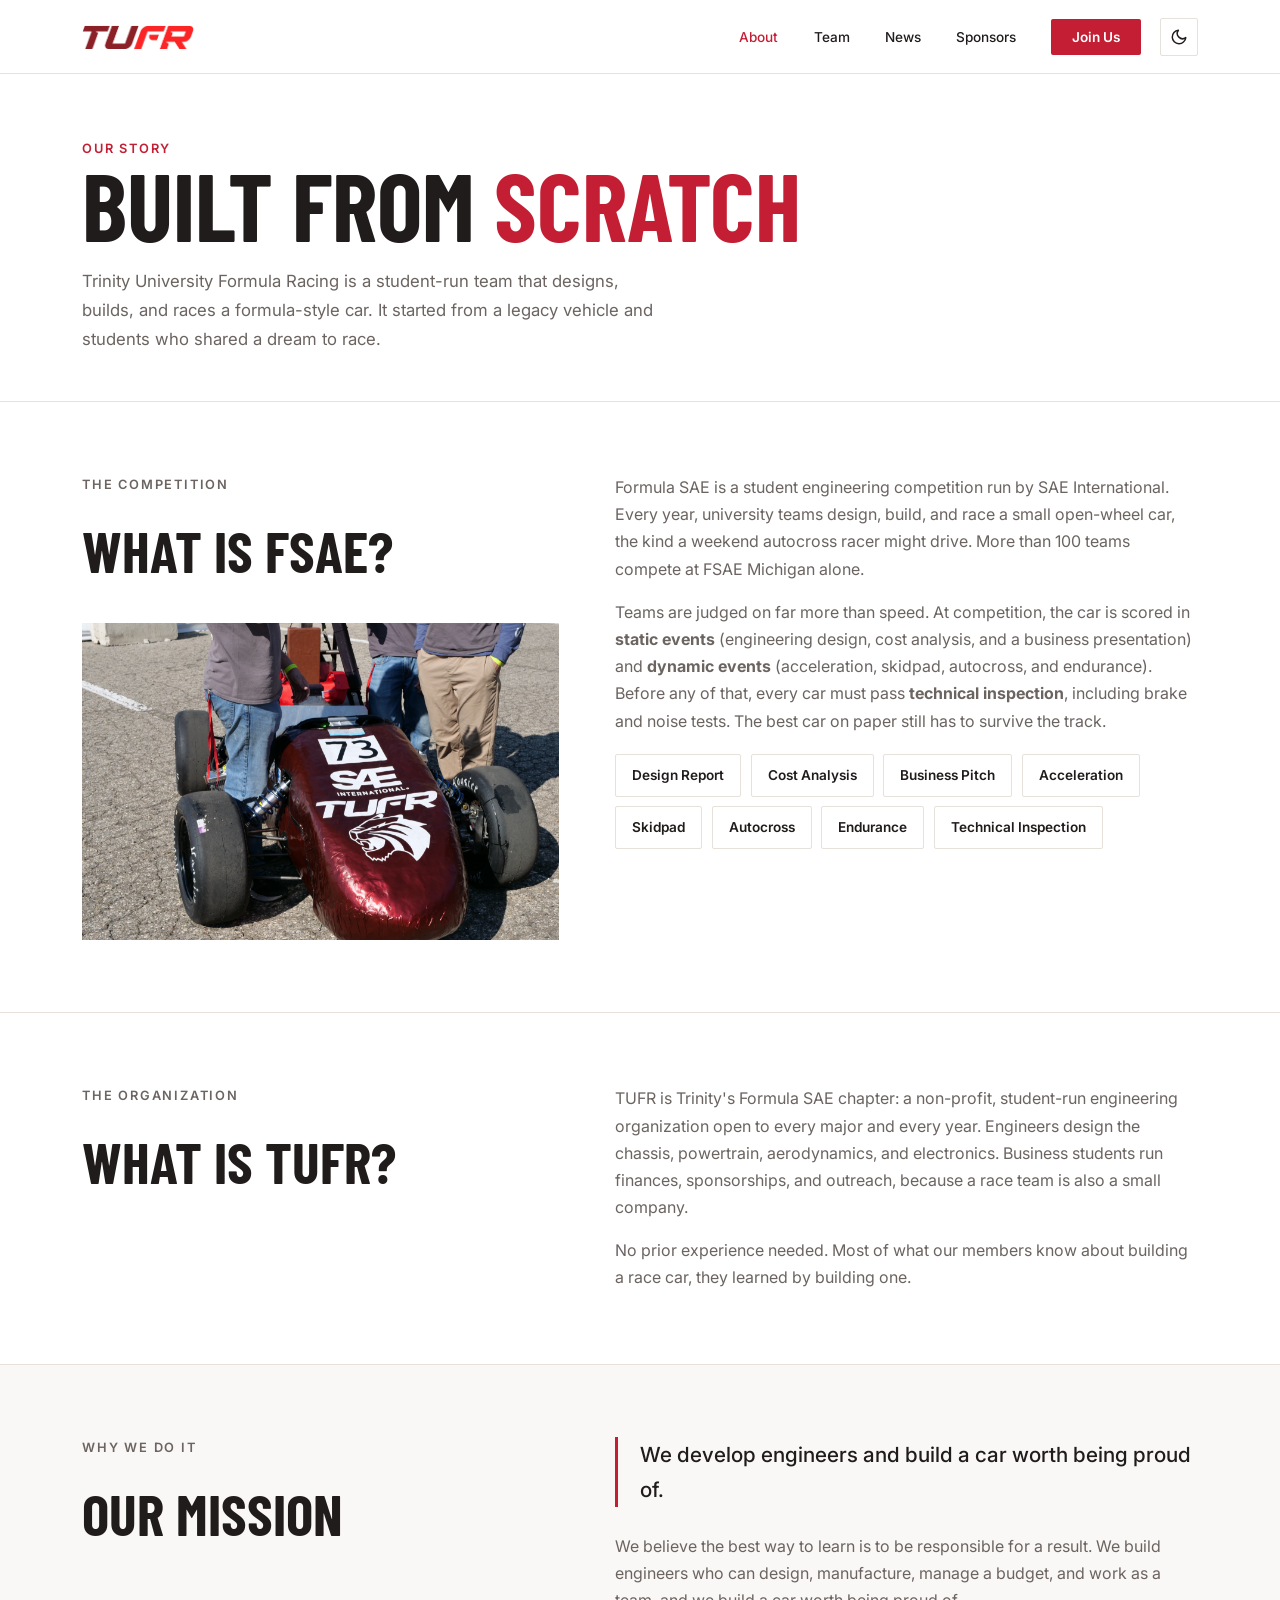
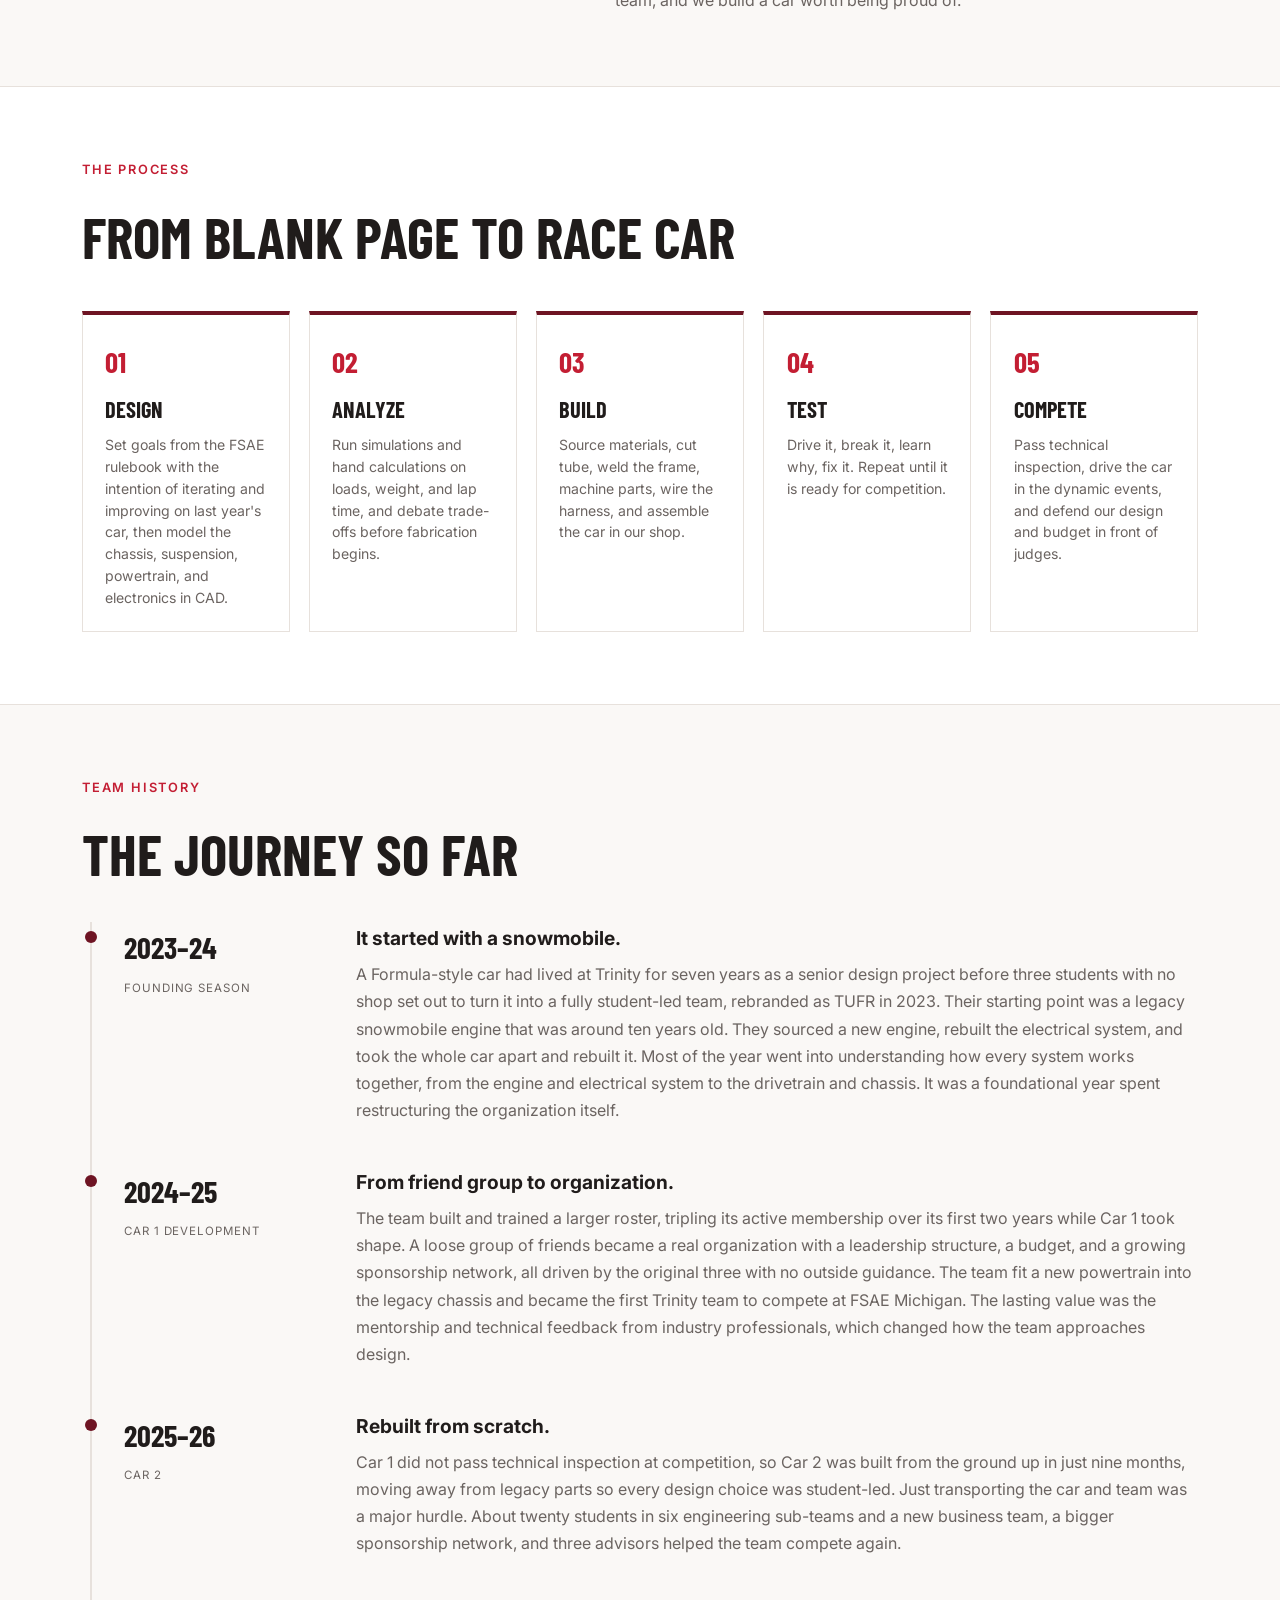
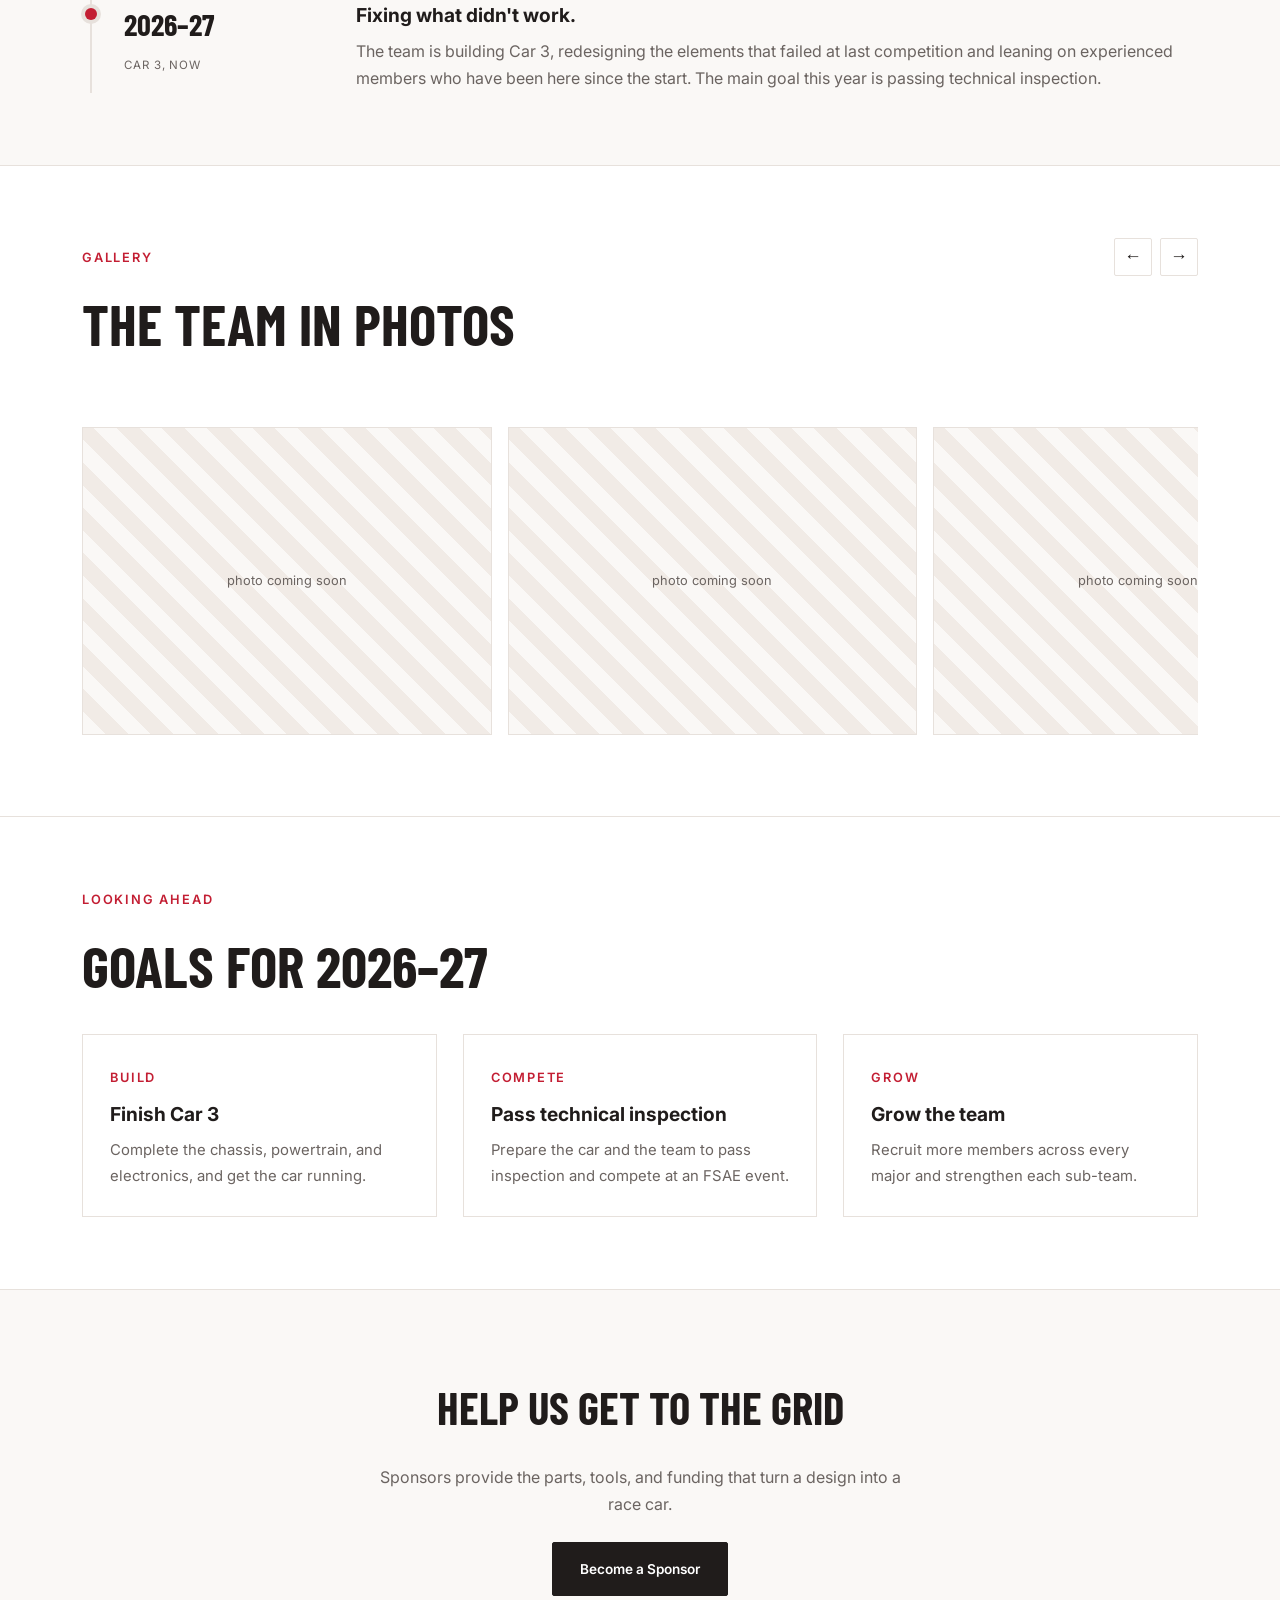
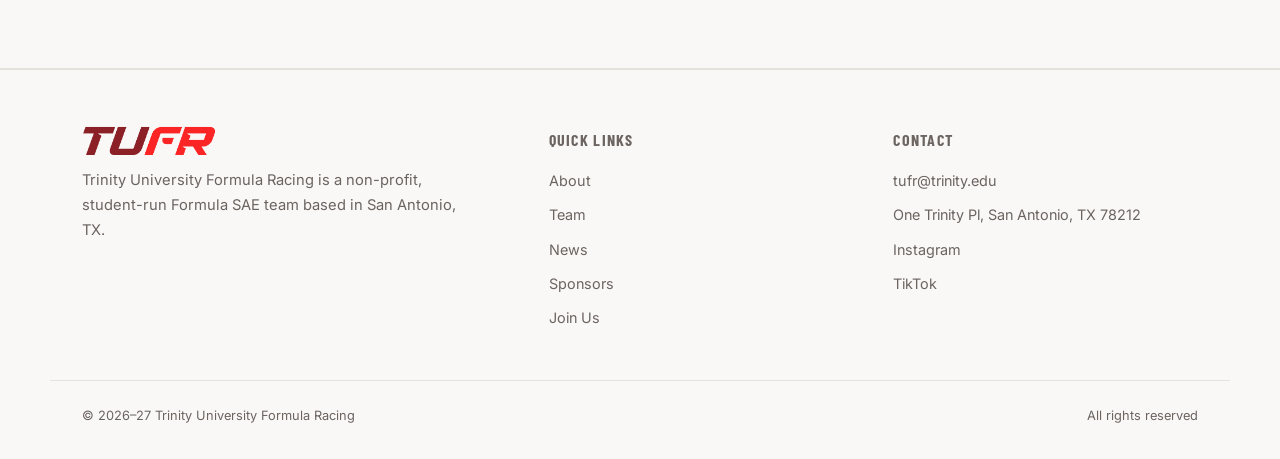
==== about.html @ f0927ae0 "About: scrollable team photo gallery Replaces the empty Team History photo box. Placeholders show un" ====
<!DOCTYPE html>
<html lang="en">
<head>
<meta charset="UTF-8"><meta name="viewport" content="width=device-width, initial-scale=1.0">
<title>About | TUFR</title>
<meta name="description" content="Learn about Trinity University Formula Racing, Formula SAE, and how we go from a blank page to a race car.">
<link rel="preconnect" href="https://fonts.googleapis.com">
<link href="https://fonts.googleapis.com/css2?family=Barlow+Condensed:wght@500;600;700&family=Inter:wght@400;500;600;700&display=swap" rel="stylesheet">
<link rel="icon" type="image/png" href="photos/favicon.png">
<meta property="og:type" content="website">
<meta property="og:title" content="About | TUFR">
<meta property="og:description" content="Learn about Trinity University Formula Racing, Formula SAE, and how we go from a blank page to a race car.">
<meta property="og:url" content="https://tufrwebsite.vercel.app/about.html">
<meta property="og:image" content="https://tufrwebsite.vercel.app/photos/og-image.png">
<meta name="twitter:card" content="summary_large_image">
<link rel="stylesheet" href="style.css">
<script src="theme.js"></script>
</head>
<body>
<nav>
  <div class="nav-inner">
    <a class="logo" href="index.html"><img src="photos/tufr-logo-mark.png" alt="TUFR logo"></a>
    <ul id="nav-menu">
      <li><a href="about.html" aria-current="page">About</a></li>
      <li><a href="team.html">Team</a></li>
      <li><a href="news.html">News</a></li>
      <li><a href="sponsors.html">Sponsors</a></li>
      <li><a class="nav-cta" data-apply href="#">Join Us</a></li>
    </ul>
    <button class="nav-toggle" type="button" aria-label="Open menu" aria-expanded="false" aria-controls="nav-menu"><svg viewBox="0 0 24 24" width="20" height="20" fill="none" stroke="currentColor" stroke-width="2" stroke-linecap="round"><path d="M3 6h18M3 12h18M3 18h18"/></svg></button>
  </div>
</nav>

<header class="page-head">
  <div class="container">
    <p class="eyebrow">Our story</p>
    <h1>Built From <span class="accent">Scratch</span></h1>
    <p class="lede">Trinity University Formula Racing is a student-run team that designs, builds, and races a formula-style car. It started from a legacy vehicle and students who shared a dream to race.</p>
  </div>
</header>

<section class="bordered">
  <div class="container about-grid">
    <div><p class="eyebrow">The competition</p><h2>What Is FSAE?</h2>
      <img src="photos/what-is-fsae.jpg" alt="TUFR at an FSAE event" style="width:100%;margin-top:1.4rem;object-fit:cover"></div>
    <div>
      <p>Formula SAE is a student engineering competition run by SAE International. Every year, university teams design, build, and race a small open-wheel car, the kind a weekend autocross racer might drive. More than 100 teams compete at FSAE Michigan alone.</p>
      <p style="margin-top:1rem">Teams are judged on far more than speed. At competition, the car is scored in <b>static events</b> (engineering design, cost analysis, and a business presentation) and <b>dynamic events</b> (acceleration, skidpad, autocross, and endurance). Before any of that, every car must pass <b>technical inspection</b>, including brake and noise tests. The best car on paper still has to survive the track.</p>
      <div class="chip-row">
        <span class="chip"><b>Design</b> Report</span><span class="chip"><b>Cost</b> Analysis</span><span class="chip"><b>Business</b> Pitch</span>
        <span class="chip"><b>Acceleration</b></span><span class="chip"><b>Skidpad</b></span><span class="chip"><b>Autocross</b></span><span class="chip"><b>Endurance</b></span>
        <span class="chip"><b>Technical Inspection</b></span>
      </div>
    </div>
  </div>
</section>

<section class="bordered">
  <div class="container about-grid">
    <div><p class="eyebrow">The organization</p><h2>What Is TUFR?</h2></div>
    <div>
      <p>TUFR is Trinity's Formula SAE chapter: a non-profit, student-run engineering organization open to every major and every year. Engineers design the chassis, powertrain, aerodynamics, and electronics. Business students run finances, sponsorships, and outreach, because a race team is also a small company.</p>
      <p style="margin-top:1rem">No prior experience needed. Most of what our members know about building a race car, they learned by building one.</p>
    </div>
  </div>
</section>

<section class="bordered subteams">
  <div class="container about-grid">
    <div><p class="eyebrow">Why we do it</p><h2>Our Mission</h2></div>
    <div>
      <blockquote>We develop engineers and build a car worth being proud of.</blockquote>
      <p>We believe the best way to learn is to be responsible for a result. We build engineers who can design, manufacture, manage a budget, and work as a team, and we build a car worth being proud of.</p>
    </div>
  </div>
</section>

<section class="bordered">
  <div class="container">
    <p class="eyebrow">The process</p>
    <h2>From Blank Page to Race Car</h2>
    <div class="steps">
      <div class="step"><span>01</span><h3>Design</h3><p>Set goals from the FSAE rulebook with the intention of iterating and improving on last year's car, then model the chassis, suspension, powertrain, and electronics in CAD.</p></div>
      <div class="step"><span>02</span><h3>Analyze</h3><p>Run simulations and hand calculations on loads, weight, and lap time, and debate trade-offs before fabrication begins.</p></div>
      <div class="step"><span>03</span><h3>Build</h3><p>Source materials, cut tube, weld the frame, machine parts, wire the harness, and assemble the car in our shop.</p></div>
      <div class="step"><span>04</span><h3>Test</h3><p>Drive it, break it, learn why, fix it. Repeat until it is ready for competition.</p></div>
      <div class="step"><span>05</span><h3>Compete</h3><p>Pass technical inspection, drive the car in the dynamic events, and defend our design and budget in front of judges.</p></div>
    </div>
  </div>
</section>

<section class="bordered subteams">
  <div class="container">
    <p class="eyebrow">Team history</p>
    <h2>The Journey So Far</h2>
    <div class="timeline">
      <div class="tl-item">
        <div class="tl-year">2023–24<small>Founding season</small></div>
        <div class="tl-body">
          <h3>It started with a snowmobile.</h3>
          <p>A Formula-style car had lived at Trinity for seven years as a senior design project before three students with no shop set out to turn it into a fully student-led team, rebranded as TUFR in 2023. Their starting point was a legacy snowmobile engine that was around ten years old. They sourced a new engine, rebuilt the electrical system, and took the whole car apart and rebuilt it. Most of the year went into understanding how every system works together, from the engine and electrical system to the drivetrain and chassis. It was a foundational year spent restructuring the organization itself.</p>
        </div>
      </div>
      <div class="tl-item">
        <div class="tl-year">2024–25<small>Car 1 development</small></div>
        <div class="tl-body">
          <h3>From friend group to organization.</h3>
          <p>The team built and trained a larger roster, tripling its active membership over its first two years while Car 1 took shape. A loose group of friends became a real organization with a leadership structure, a budget, and a growing sponsorship network, all driven by the original three with no outside guidance. The team fit a new powertrain into the legacy chassis and became the first Trinity team to compete at FSAE Michigan. The lasting value was the mentorship and technical feedback from industry professionals, which changed how the team approaches design.</p>
        </div>
      </div>
      <div class="tl-item">
        <div class="tl-year">2025–26<small>Car 2</small></div>
        <div class="tl-body">
          <h3>Rebuilt from scratch.</h3>
          <p>Car 1 did not pass technical inspection at competition, so Car 2 was built from the ground up in just nine months, moving away from legacy parts so every design choice was student-led. Just transporting the car and team was a major hurdle. About twenty students in six engineering sub-teams and a new business team, a bigger sponsorship network, and three advisors helped the team compete again.</p>
        </div>
      </div>
      <div class="tl-item now">
        <div class="tl-year">2026–27<small>Car 3, now</small></div>
        <div class="tl-body">
          <h3>Fixing what didn't work.</h3>
          <p>The team is building Car 3, redesigning the elements that failed at last competition and leaning on experienced members who have been here since the start. The main goal this year is passing technical inspection.</p>
        </div>
      </div>
    </div>
  </div>
</section>

<section class="bordered">
  <div class="container">
    <div class="head-row">
      <div><p class="eyebrow">Gallery</p><h2>The Team in Photos</h2></div>
      <div class="gallery-nav"><button type="button" class="gallery-btn" data-dir="-1" aria-label="Previous photos">&larr;</button><button type="button" class="gallery-btn" data-dir="1" aria-label="Next photos">&rarr;</button></div>
    </div>
    <div class="gallery" id="gallery" tabindex="0" aria-label="Team photo gallery"></div>
  </div>
</section>

<section class="bordered">
  <div class="container">
    <p class="eyebrow">Looking ahead</p>
    <h2>Goals for <span data-season></span></h2>
    <div class="grid2" style="grid-template-columns:repeat(3,1fr)" id="goals-grid">
      <div class="card"><span class="eyebrow">Build</span><h3>Finish Car 3</h3><p>Complete the chassis, powertrain, and electronics, and get the car running.</p></div>
      <div class="card"><span class="eyebrow">Compete</span><h3>Pass technical inspection</h3><p>Prepare the car and the team to pass inspection and compete at an FSAE event.</p></div>
      <div class="card"><span class="eyebrow">Grow</span><h3>Grow the team</h3><p>Recruit more members across every major and strengthen each sub-team.</p></div>
    </div>
  </div>
</section>

<section class="subteams bordered" style="text-align:center">
  <div class="container">
    <h2 style="font-size:clamp(2rem,4.5vw,2.8rem)">Help Us Get to the Grid</h2>
    <p class="muted" style="max-width:34rem;margin:0 auto 1.5rem">Sponsors provide the parts, tools, and funding that turn a design into a race car.</p>
    <div class="cta-row" style="justify-content:center">
      <a class="btn solid" href="sponsors.html">Become a Sponsor</a>
    </div>
  </div>
</section>

<footer>
  <div class="container footer-grid">
    <div>
      <div class="footer-logo"><img src="photos/tufr-logo-mark.png" alt="TUFR"></div>
      <p style="color:var(--grey);max-width:24rem;font-size:.92rem">Trinity University Formula Racing is a non-profit, student-run Formula SAE team based in San Antonio, TX.</p>
    </div>
    <div><h4>Quick Links</h4><ul>
      <li><a href="about.html">About</a></li><li><a href="team.html">Team</a></li><li><a href="news.html">News</a></li>
      <li><a href="sponsors.html">Sponsors</a></li><li><a data-apply href="#">Join Us</a></li>
    </ul></div>
    <div><h4>Contact</h4><ul>
      <li><a data-email href="#" data-email-text>tufr@trinity.edu</a></li>
      <li data-address>One Trinity Pl, San Antonio, TX 78212</li>
      <li><a data-ig href="#">Instagram</a></li>
      <li><a data-tiktok href="#">TikTok</a></li>
    </ul></div>
  </div>
  <div class="container footer-bottom"><span>© <span data-season>2026</span> Trinity University Formula Racing</span><span>All rights reserved</span></div>
</footer>

<script src="data.js"></script>
<script>renderGallery("gallery")</script>
<style>@media(max-width:900px){#goals-grid{grid-template-columns:1fr!important}}</style>
</body>
</html>
---- style.css ----
:root{
  --maroon:#6E1423; --red:#C31E33; --ink:#201C1B; --grey:#6B6461;
  --white:#FFFFFF; --offwhite:#FAF8F6; --line:#E7E1DC; --stripe:#F1EBE6;
  --red-bg:#C31E33;
}
:root[data-theme="dark"]{
  --maroon:#8A1B2E; --red:#FF6F82; --red-bg:#C8283F; --ink:#F3EEEA; --grey:#C4BBB6;
  --white:#141110; --offwhite:#1C1817; --line:#332D2B; --stripe:#242020;
  color-scheme:dark;
}
*{margin:0;padding:0;box-sizing:border-box}
body{background:var(--white);color:var(--ink);font-family:'Inter',sans-serif;line-height:1.7;font-size:16px}
a{color:inherit;text-decoration:none}
img{max-width:100%;display:block}
.eyebrow{font-size:.8rem;font-weight:600;letter-spacing:.14em;text-transform:uppercase;color:var(--red)}
.container{max-width:1180px;margin:0 auto;padding:0 2rem}
.red{color:var(--red)}

/* nav */
nav{position:sticky;top:0;z-index:50;background:var(--white);border-bottom:1px solid var(--line)}
.nav-inner{max-width:1180px;margin:0 auto;padding:1.1rem 2rem;display:flex;justify-content:space-between;align-items:center}
.logo{order:1;display:flex;align-items:center}
.logo img{height:1.5rem;width:auto;display:block}
nav ul{order:2;margin-left:auto;display:flex;gap:2.2rem;list-style:none;align-items:center}
nav ul a{font-size:.85rem;font-weight:500;color:var(--ink)}
nav ul a:hover,nav ul a[aria-current]{color:var(--red)}
.nav-cta{background:var(--red-bg);color:#fff!important;padding:.6rem 1.3rem;border-radius:2px;font-weight:600!important}
.nav-cta:hover{background:var(--maroon)}
.nav-toggle{display:none;order:2;margin-left:auto;width:38px;height:38px;align-items:center;justify-content:center;background:none;border:1.5px solid var(--line);border-radius:2px;color:var(--ink);cursor:pointer}
.nav-toggle:hover{border-color:var(--red);color:var(--red)}
.theme-toggle{order:3;margin-left:1.2rem;width:38px;height:38px;display:inline-flex;align-items:center;justify-content:center;background:none;border:1.5px solid var(--line);border-radius:2px;color:var(--ink);cursor:pointer;transition:.15s}
.theme-toggle:hover{border-color:var(--red);color:var(--red)}

/* buttons */
.btn{display:inline-block;font-size:.85rem;font-weight:600;padding:.9rem 1.7rem;border-radius:2px;border:1.5px solid var(--ink);transition:.15s;cursor:pointer;background:none;font-family:inherit}
.btn.solid{background:var(--ink);color:var(--white);border-color:var(--ink)}
.btn.solid:hover{background:var(--red-bg);border-color:var(--red-bg);color:#fff}
.btn.outline{background:transparent;color:var(--ink)}
.btn.outline:hover{background:var(--ink);color:var(--white)}
.btn.small{padding:.6rem 1.2rem;font-size:.78rem}
.cta-row{display:flex;gap:.9rem;flex-wrap:wrap}

/* page header band (non-home pages) */
.page-head{padding:4rem 0 3rem;border-bottom:1px solid var(--line)}
.page-head h1{font-family:'Barlow Condensed',sans-serif;font-weight:700;font-size:clamp(3rem,8vw,6rem);text-transform:uppercase;line-height:.92}
.page-head h1 .accent{color:var(--red)}
.page-head .lede{max-width:36rem;margin-top:1.2rem;color:var(--grey);font-size:1.05rem}

section{padding:4.5rem 0}
h2{font-family:'Barlow Condensed',sans-serif;font-weight:700;font-size:clamp(2.4rem,5.5vw,3.6rem);text-transform:uppercase;margin:.4rem 0 1.2rem}

/* stats strip */

.ph{background:repeating-linear-gradient(45deg,var(--offwhite) 0 16px,var(--stripe) 16px 32px);border:1px solid var(--line);display:flex;align-items:center;justify-content:center;color:var(--grey);font-size:.8rem;text-align:center;padding:.5rem}
.ph.hero-photo{aspect-ratio:21/7}
.ph.sq{aspect-ratio:1}

/* about / bordered sections */
.bordered{border-bottom:1px solid var(--line)}
.about-grid{display:grid;grid-template-columns:.9fr 1.1fr;gap:3.5rem;align-items:start}
blockquote{border-left:3px solid var(--red);padding-left:1.4rem;font-size:1.3rem;font-weight:500;margin-bottom:1.6rem}
.about-grid p,.muted{color:var(--grey)}

/* subteams / chips */
.subteams{background:var(--offwhite)}
.chip-row{display:flex;flex-wrap:wrap;gap:.6rem;margin-top:1.2rem}
.chip{border:1px solid var(--line);background:var(--white);padding:.55rem 1rem;font-size:.85rem;color:var(--ink);font-weight:600;border-radius:2px}
.chip b{color:var(--ink);font-weight:600}

/* section header row */
.head-row{display:flex;justify-content:space-between;align-items:baseline;margin-bottom:2.2rem;flex-wrap:wrap;gap:1rem}
.social-links{display:flex;gap:1.4rem}
.head-row a{font-size:.85rem;font-weight:600;color:var(--red)}

/* cards */
.card{border:1px solid var(--line);padding:1.7rem;transition:.15s;display:block}
.card:hover{border-color:var(--red)}
.card h3{font-weight:700;font-size:1.2rem;margin:.5rem 0}
.card p{color:var(--grey);font-size:.93rem}
.tag{display:inline-block;font-size:.65rem;font-weight:700;letter-spacing:.08em;text-transform:uppercase;color:#fff;background:var(--maroon);padding:.2rem .55rem;margin-left:.6rem;border-radius:2px}
.grid2{display:grid;grid-template-columns:repeat(2,1fr);gap:1.6rem}

/* social */

/* team page */
.member-grid{display:grid;grid-template-columns:repeat(auto-fill,minmax(220px,1fr));gap:1.4rem}
.member{border:1px solid var(--line);transition:.15s}
.member:hover{border-color:var(--red)}
.member .info{padding:1rem 1.1rem}
.member h3{font-weight:700;font-size:1.02rem}
.member .role{color:var(--red);font-size:.72rem;font-weight:600;letter-spacing:.08em;text-transform:uppercase;margin-top:.25rem}
.member .meta{color:var(--grey);font-size:.85rem;margin-top:.3rem}

.roster-list{list-style:none}
.roster-list li{display:flex;gap:1rem;align-items:baseline;padding:.85rem 0;border-bottom:1px solid var(--line)}
.roster-list li b{font-weight:600}
.roster-list li span{margin-left:auto;color:var(--grey);font-size:.85rem}
.roster-cols{columns:2;column-gap:3rem}

.ig-live{position:relative;overflow:hidden;aspect-ratio:3/1;container-type:inline-size}
.ig-live iframe{position:absolute;left:0;top:-157px;width:100%;height:1400px;border:0}
@container (max-width:485px){.ig-live iframe{top:-146px}}

/* gallery */
.gallery{display:flex;gap:1rem;overflow-x:auto;scroll-snap-type:x mandatory;padding-bottom:.6rem;outline-offset:4px}
.gallery-tile{flex:0 0 clamp(260px,32vw,420px);scroll-snap-align:start}
.gallery-tile img,.gallery-tile .ph{width:100%;aspect-ratio:4/3;object-fit:cover}
.gallery-tile figcaption{font-size:.85rem;color:var(--grey);margin-top:.5rem}
.gallery-nav{display:flex;gap:.5rem}
.gallery-btn{width:38px;height:38px;background:none;border:1.5px solid var(--line);border-radius:2px;color:var(--ink);font-size:1.1rem;cursor:pointer;transition:.15s}
.gallery-btn:hover{border-color:var(--red);color:var(--red)}

/* alumni legacy grid */
.alumni-season{border-top:1px solid var(--line);padding:2rem 0;display:grid;grid-template-columns:200px 1fr;gap:2rem}
.alumni-season .yr{font-family:'Barlow Condensed',sans-serif;font-weight:700;font-size:1.9rem;text-transform:uppercase}
.alumni-season .yr small{display:block;font-family:'Inter';font-weight:400;font-size:.72rem;letter-spacing:.08em;color:var(--grey);text-transform:uppercase;margin-top:.3rem}
.alumni-names{display:grid;grid-template-columns:repeat(auto-fill,minmax(210px,1fr));align-items:stretch;gap:.6rem}
.alumni-names li{list-style:none;font-size:.85rem;color:var(--ink);background:var(--offwhite);border:1px solid var(--line);padding:.4rem .85rem;border-radius:2px}
.alumni-names li{position:relative;transition:transform .15s ease,box-shadow .15s ease}
.alumni-names li:hover{transform:scale(1.1);z-index:2;box-shadow:0 4px 14px rgba(0,0,0,.18)}
.alumni-names li b{font-weight:600}
.alumni-names li{display:grid;grid-template-columns:1fr auto;column-gap:.6rem;align-items:baseline;align-content:center}
.alumni-names li em{font-style:normal;font-weight:400;color:var(--grey);opacity:.8;margin:0}
.alumni-names li span{grid-column:1/-1;display:block;font-size:.72rem;color:var(--grey);margin-top:.15rem}
.alumni-label{font-size:.72rem;letter-spacing:.08em;text-transform:uppercase;color:var(--grey);font-weight:500;margin:1rem 0 .5rem}
.alumni-label:first-child{margin-top:0}

/* sponsor tiers */
.tiers{display:grid;grid-template-columns:repeat(auto-fit,minmax(210px,1fr));gap:1.2rem}
.tier{border:1px solid var(--line);padding:1.7rem;border-top:4px solid var(--maroon)}
.tier.top{border-top-color:var(--red)}
.tier h3{font-family:'Barlow Condensed',sans-serif;font-weight:700;font-size:1.4rem;text-transform:uppercase}
.tier .amt{color:var(--red);font-weight:700;font-size:.85rem;margin:.3rem 0 1rem}
.tier ul{list-style:none}
.tier li{padding:.5rem 0;border-bottom:1px solid var(--line);font-size:.87rem;color:var(--grey)}
.partner-logos{display:flex;flex-wrap:wrap;justify-content:center;gap:clamp(.6rem,2vw,1.4rem)}
.partner-logos .card{flex:0 1 clamp(110px,22vw,235px);min-width:0;padding:clamp(.4rem,1.2vw,1rem);border-radius:4px}
.partner-logos .card img{max-height:clamp(50px,9.5vw,116px);max-width:100%;width:auto}
.partner-logos .card b{font-size:clamp(.78rem,1.5vw,1.05rem)}
.partner-thanks{flex:0 0 100%;text-align:center;margin-top:.8rem;font-size:clamp(1rem,2vw,1.2rem);color:var(--ink)}
:root[data-theme="dark"] .logo img,:root[data-theme="dark"] .footer-logo img,:root[data-theme="dark"] .hero-mark{filter:brightness(1.7) saturate(1.15)}
:root[data-theme="dark"] .partner-logos .card{background:#F3EEEA}
:root[data-theme="dark"] .partner-logos .card b{color:#201C1B}
.partner-logos .card{border-color:transparent}
.partner-logos .card{transition:transform .15s ease,border-color .15s ease}
.partner-logos .card:hover{border-color:var(--red);transform:scale(1.08)}
@media (prefers-reduced-motion:reduce){.alumni-names li,.partner-logos .card{transition:none}.alumni-names li:hover,.partner-logos .card:hover{transform:none}}
.partner-logos div{aspect-ratio:2/1;border:1px solid var(--line);display:flex;align-items:center;justify-content:center;color:var(--grey);font-size:.72rem}

/* about: process steps + timeline */
.steps{display:grid;grid-template-columns:repeat(5,1fr);gap:1.2rem;margin-top:1.6rem}
.step{border:1px solid var(--line);border-top:4px solid var(--maroon);padding:1.4rem}
.step span{font-family:'Barlow Condensed',sans-serif;font-weight:700;font-size:1.8rem;color:var(--red)}
.step h3{font-family:'Barlow Condensed',sans-serif;font-size:1.4rem;text-transform:uppercase;margin:.2rem 0 .4rem}
.step p{color:var(--grey);font-size:.88rem;line-height:1.55}
.timeline{border-left:2px solid var(--line);margin-left:.5rem}
.tl-item{display:grid;grid-template-columns:200px 1fr;gap:2rem;padding:0 0 2.6rem 2rem;position:relative}
.tl-item:last-child{padding-bottom:0}
.tl-item::before{content:"";position:absolute;left:-7px;top:.55rem;width:12px;height:12px;border-radius:50%;background:var(--maroon)}
.tl-item.now::before{background:var(--red);box-shadow:0 0 0 4px var(--line)}
.tl-year{font-family:'Barlow Condensed',sans-serif;font-weight:700;font-size:1.9rem;text-transform:uppercase}
.tl-year small{display:block;font-family:'Inter';font-weight:400;font-size:.72rem;letter-spacing:.08em;color:var(--grey);margin-top:.3rem}
.tl-body h3{font-weight:700;font-size:1.2rem;margin-bottom:.4rem}
.tl-body p{color:var(--grey)}

/* footer */
footer{background:var(--offwhite);border-top:1px solid var(--line);padding:3.5rem 0 2rem}
.footer-grid{display:grid;grid-template-columns:1.4fr 1fr 1fr;gap:2.5rem}
.footer-grid h4{font-family:'Barlow Condensed',sans-serif;font-size:1rem;letter-spacing:.08em;text-transform:uppercase;color:var(--grey);margin-bottom:1rem}
.footer-grid ul{list-style:none}
.footer-grid li{margin-bottom:.6rem;font-size:.9rem;color:var(--grey)}
.footer-grid a:hover{color:var(--red)}
.footer-logo{margin-bottom:.8rem}
.footer-logo img{height:1.8rem;width:auto}
.hero-mark{display:inline-block;height:.72em;width:auto;vertical-align:baseline;margin-left:.05em}
.footer-bottom{border-top:1px solid var(--line);margin-top:2.5rem;padding-top:1.5rem;display:flex;justify-content:space-between;flex-wrap:wrap;gap:1rem;font-size:.8rem;color:var(--grey)}
.mail-inline{display:flex;gap:.5rem;margin-top:.5rem}
.mail-inline input{background:var(--white);border:1px solid var(--line);color:var(--ink);padding:.7rem .9rem;font-family:inherit;width:100%}
.mail-inline button{background:var(--red-bg);color:#fff;border:none;padding:.7rem 1.1rem;font-weight:600;cursor:pointer}

@media(max-width:900px){
  .nav-inner{flex-wrap:wrap}
  .nav-toggle{display:inline-flex}
  nav ul{display:none;order:4;flex-basis:100%;width:100%;flex-direction:column;align-items:stretch;gap:0;margin-top:1.1rem;padding-top:.6rem;border-top:1px solid var(--line)}
  nav ul.open{display:flex}
  nav ul li{width:100%}
  nav ul a{display:block;padding:.9rem 0;border-bottom:1px solid var(--line)}
  nav ul li:last-child a{border-bottom:none}
  .nav-cta{display:inline-block;margin-top:.9rem;text-align:center;border-bottom:none!important}
  .about-grid{grid-template-columns:1fr}
  .grid2{grid-template-columns:1fr}
    .footer-grid{grid-template-columns:1fr}
  .steps{grid-template-columns:1fr 1fr}
  .tl-item{grid-template-columns:1fr;gap:.4rem}
  .roster-cols{columns:1}
  .alumni-season{grid-template-columns:1fr;gap:.8rem}
  .alumni-names{grid-template-columns:repeat(auto-fill,minmax(160px,1fr))}
}
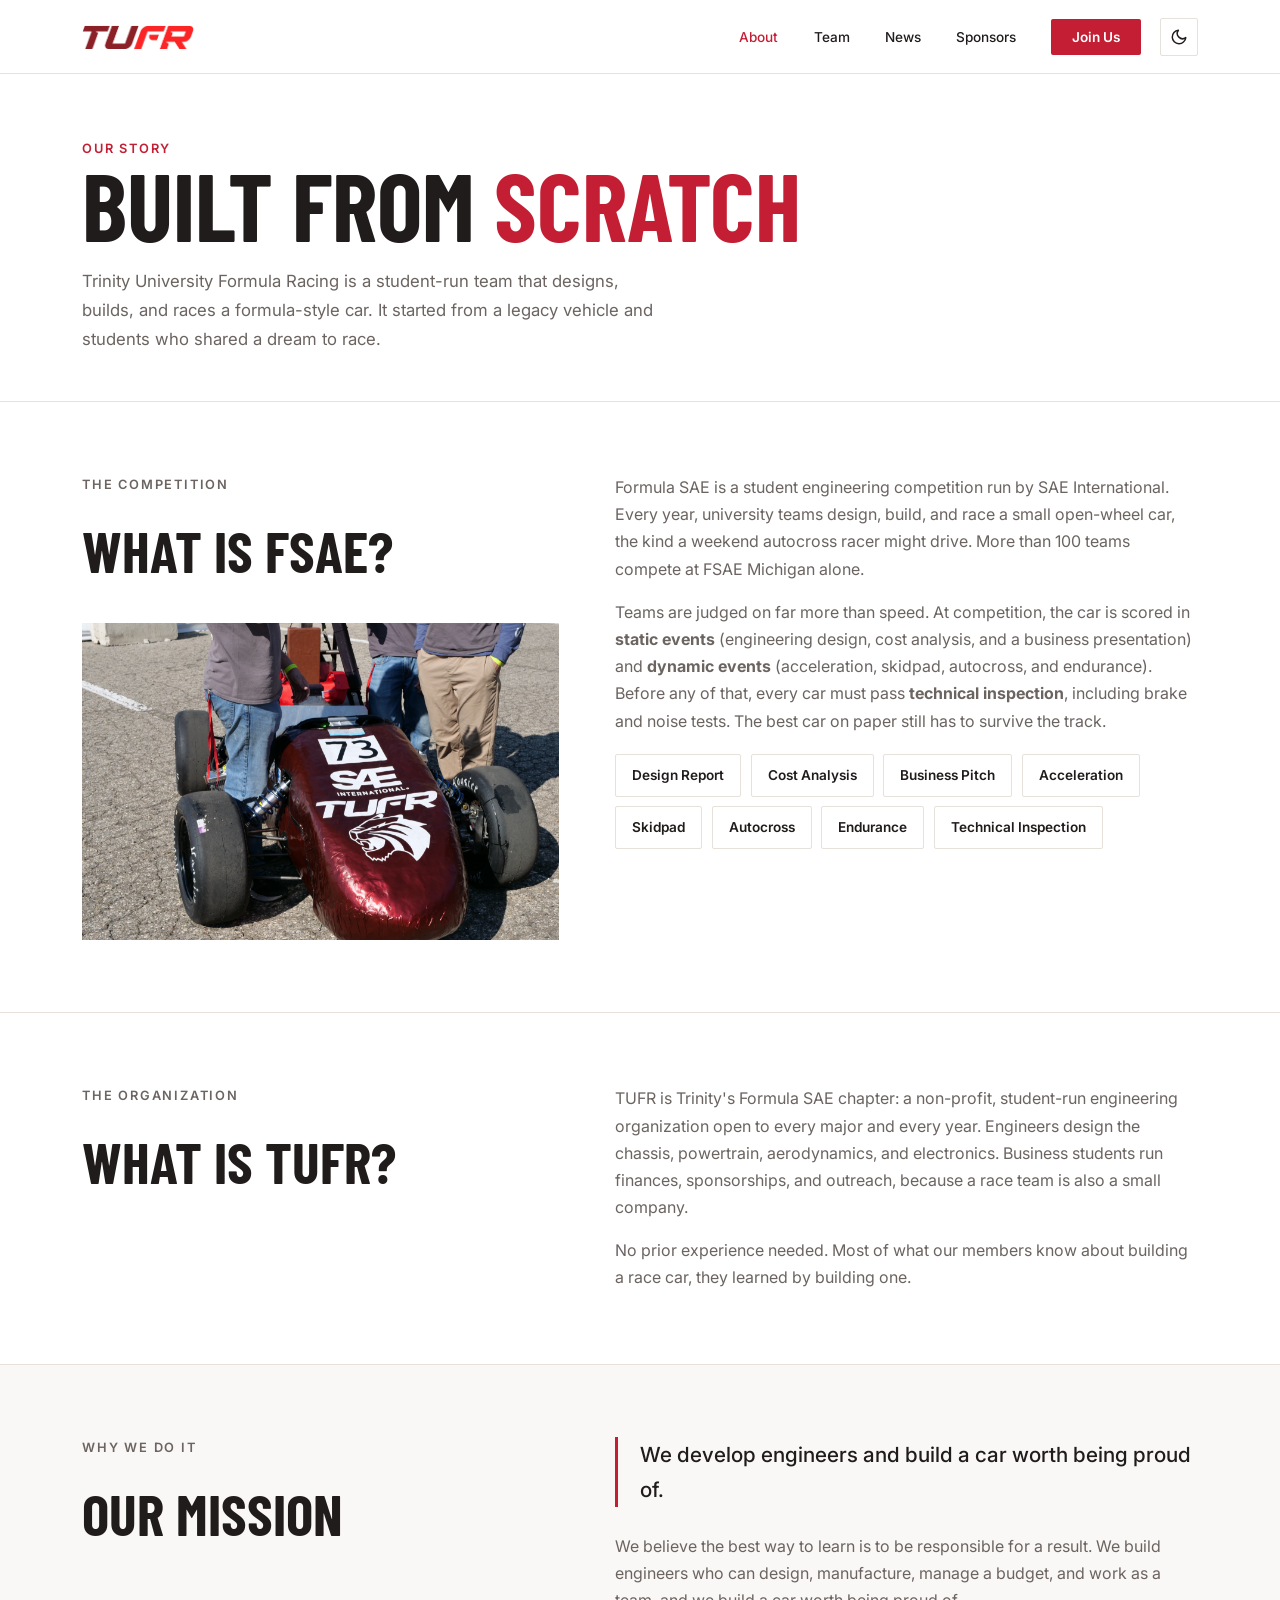
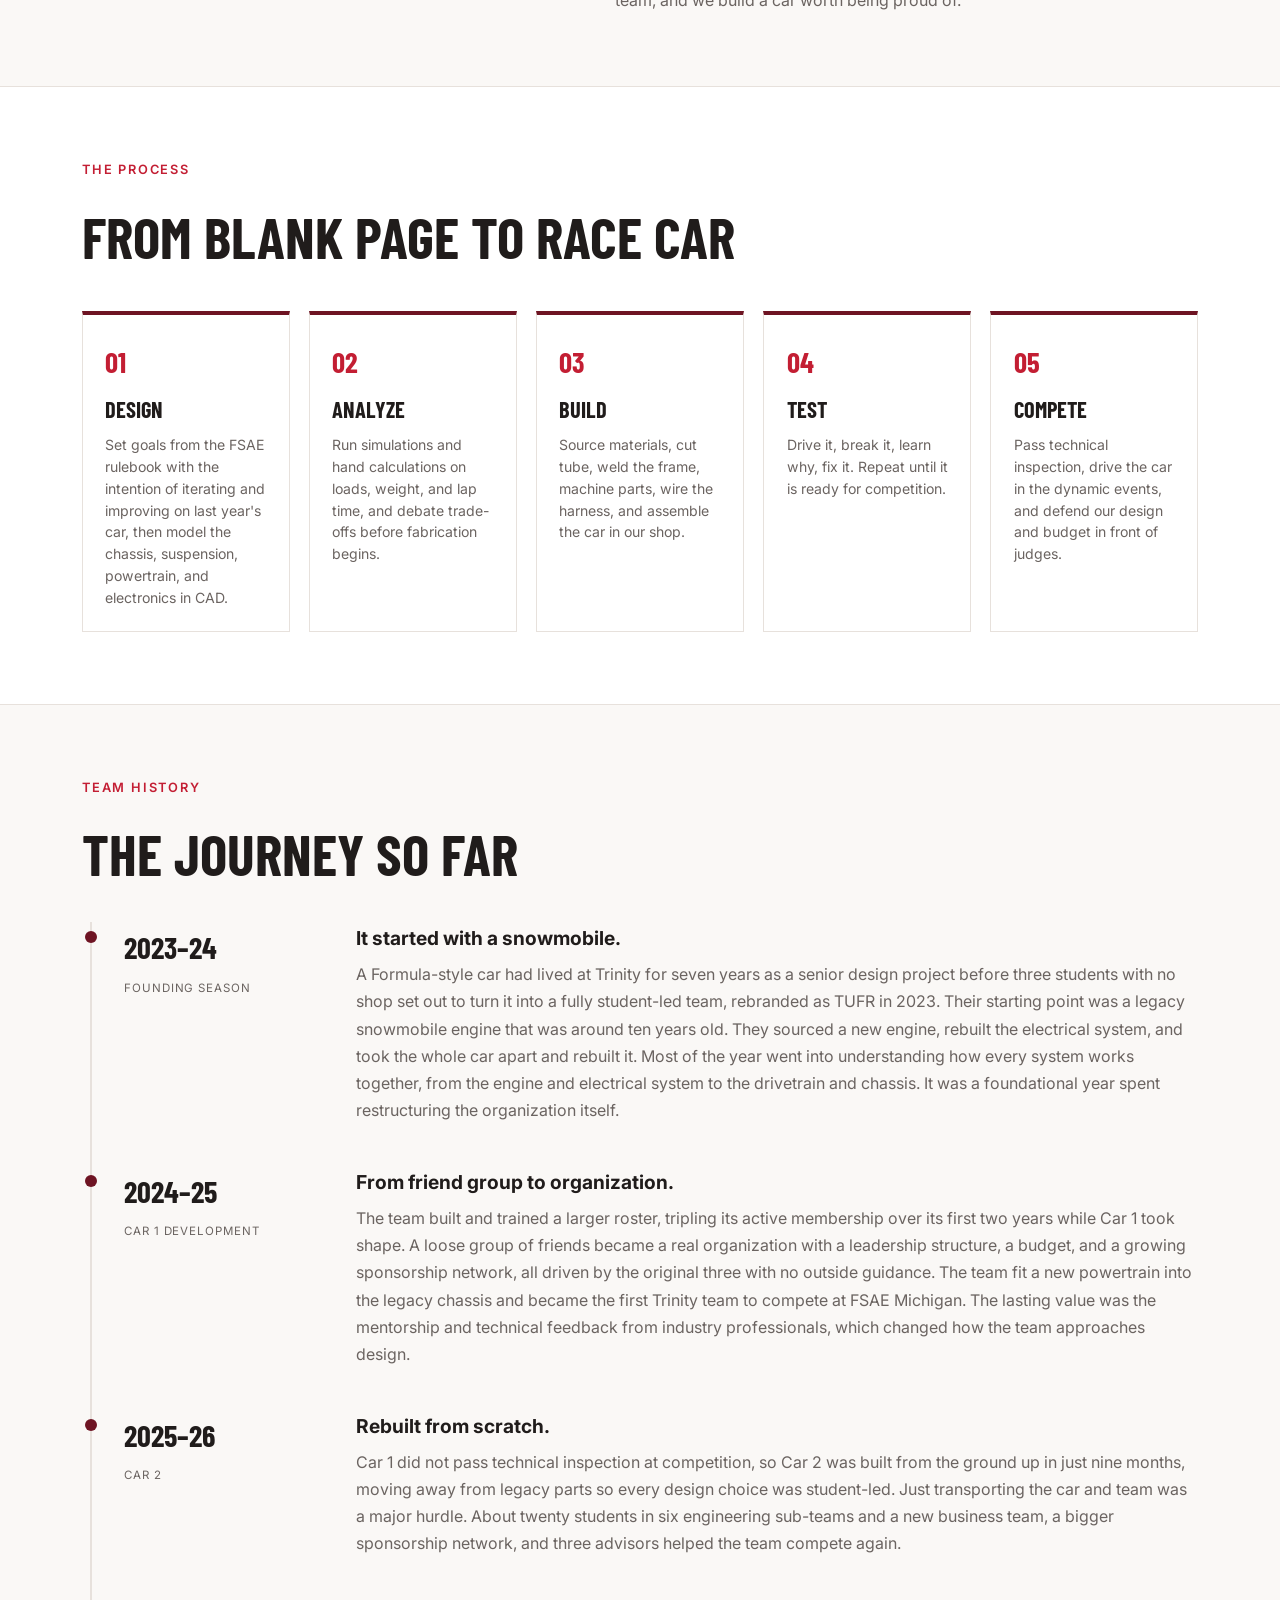
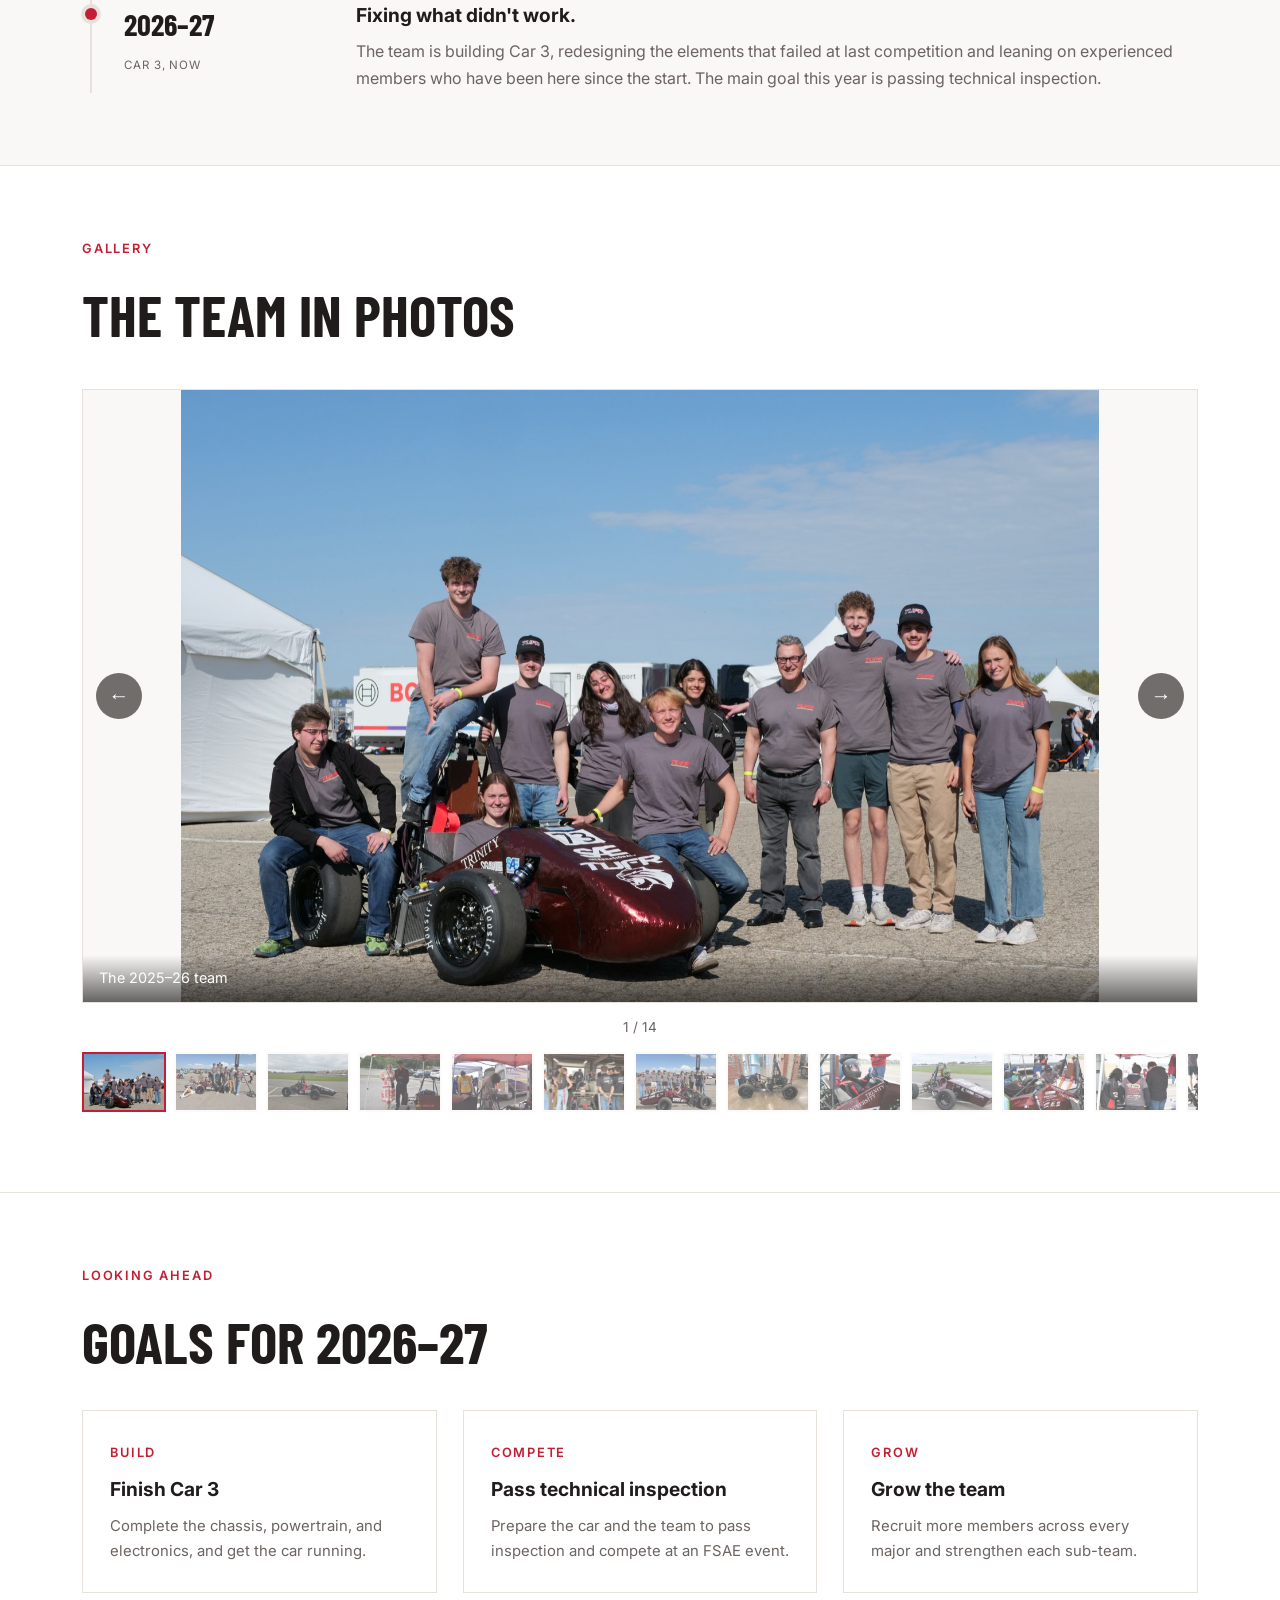
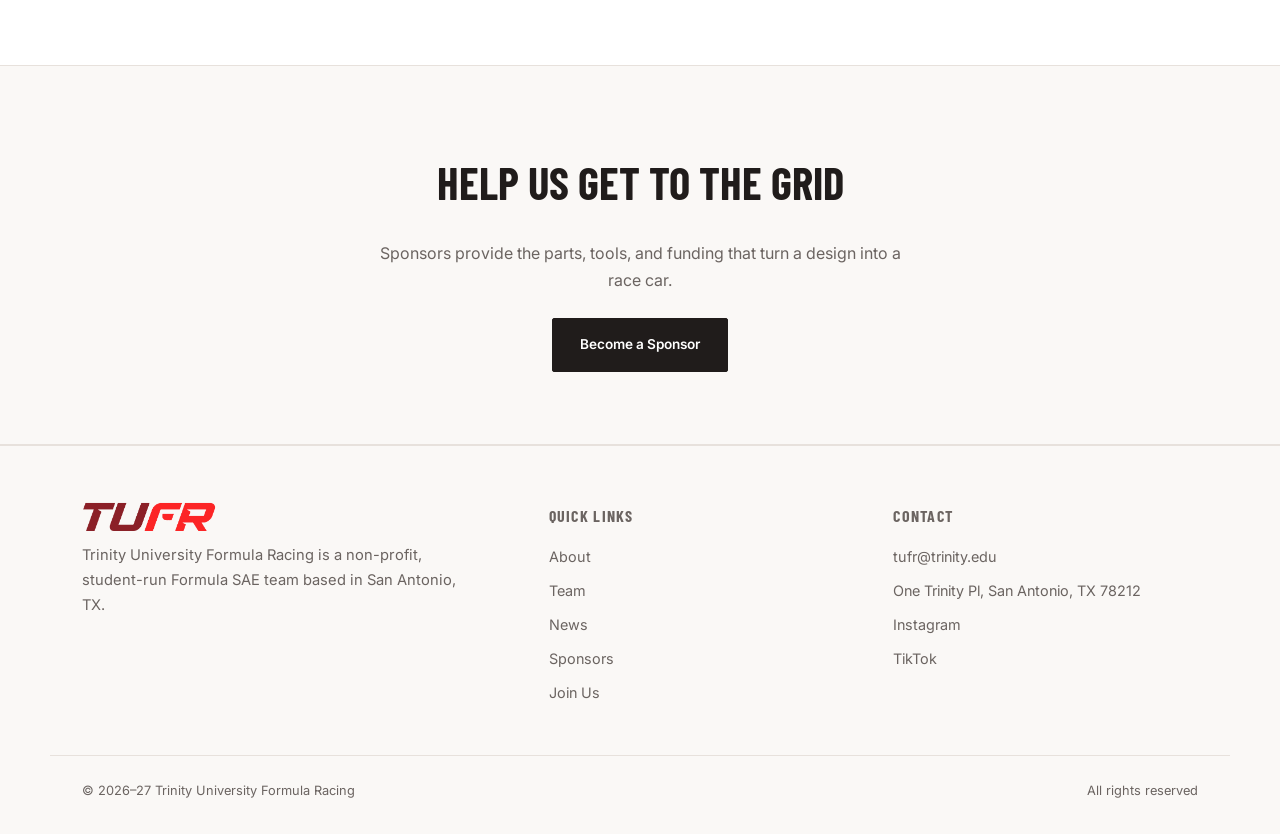
==== commit 855a5d84: "Team and About photos: season team photos, 14-photo gallery, click-through slideshow 2025 team photo" ====
--- a/about.html
+++ b/about.html
@@ -128,11 +128,9 @@
 
 <section class="bordered">
   <div class="container">
-    <div class="head-row">
-      <div><p class="eyebrow">Gallery</p><h2>The Team in Photos</h2></div>
-      <div class="gallery-nav"><button type="button" class="gallery-btn" data-dir="-1" aria-label="Previous photos">&larr;</button><button type="button" class="gallery-btn" data-dir="1" aria-label="Next photos">&rarr;</button></div>
-    </div>
-    <div class="gallery" id="gallery" tabindex="0" aria-label="Team photo gallery"></div>
+    <p class="eyebrow">Gallery</p>
+    <h2 style="margin-bottom:1.6rem">The Team in Photos</h2>
+    <div class="gallery" id="gallery"></div>
   </div>
 </section>
 
--- a/style.css
+++ b/style.css
@@ -86,6 +86,7 @@
 .member-grid{display:grid;grid-template-columns:repeat(auto-fill,minmax(220px,1fr));gap:1.4rem}
 .member{border:1px solid var(--line);transition:.15s}
 .member:hover{border-color:var(--red)}
+.avatar{height:96px;display:flex;align-items:center;justify-content:center;background:var(--offwhite);color:var(--red);font-family:'Barlow Condensed',sans-serif;font-weight:700;font-size:2.4rem;letter-spacing:.04em;border-bottom:1px solid var(--line)}
 .member .info{padding:1rem 1.1rem}
 .member h3{font-weight:700;font-size:1.02rem}
 .member .role{color:var(--red);font-size:.72rem;font-weight:600;letter-spacing:.08em;text-transform:uppercase;margin-top:.25rem}
@@ -102,13 +103,23 @@
 @container (max-width:485px){.ig-live iframe{top:-146px}}
 
 /* gallery */
-.gallery{display:flex;gap:1rem;overflow-x:auto;scroll-snap-type:x mandatory;padding-bottom:.6rem;outline-offset:4px}
-.gallery-tile{flex:0 0 clamp(260px,32vw,420px);scroll-snap-align:start}
-.gallery-tile img,.gallery-tile .ph{width:100%;aspect-ratio:4/3;object-fit:cover}
-.gallery-tile figcaption{font-size:.85rem;color:var(--grey);margin-top:.5rem}
-.gallery-nav{display:flex;gap:.5rem}
-.gallery-btn{width:38px;height:38px;background:none;border:1.5px solid var(--line);border-radius:2px;color:var(--ink);font-size:1.1rem;cursor:pointer;transition:.15s}
-.gallery-btn:hover{border-color:var(--red);color:var(--red)}
+.gallery{outline-offset:6px}
+.gallery .viewer{position:relative;background:var(--offwhite);border:1px solid var(--line)}
+.gallery .slide{margin:0}
+.gallery .slide img,.gallery .slide .ph{display:block;width:100%;height:min(68vh,640px);object-fit:contain;cursor:pointer}
+.gallery .slide figcaption{position:absolute;left:0;right:0;bottom:0;padding:.7rem 1rem;color:#fff;font-size:.9rem;background:linear-gradient(transparent,rgba(0,0,0,.6));pointer-events:none}
+.gallery .slide figcaption:empty{display:none}
+.gallery-btn{position:absolute;top:50%;transform:translateY(-50%);width:46px;height:46px;border-radius:50%;border:none;background:rgba(20,17,16,.6);color:#fff;font-size:1.3rem;line-height:1;cursor:pointer;transition:background .15s}
+.gallery-btn:hover,.gallery-btn:focus-visible{background:var(--red-bg)}
+.gallery-btn.prev{left:.8rem}
+.gallery-btn.next{right:.8rem}
+.gallery-count{text-align:center;color:var(--grey);font-size:.85rem;margin:.8rem 0 .6rem}
+.thumbs{position:relative;display:flex;gap:.5rem;overflow-x:auto;padding:.2rem 0 .5rem}
+.thumb{flex:0 0 auto;width:84px;height:60px;padding:0;border:2px solid transparent;background:var(--offwhite);opacity:.65;cursor:pointer;transition:opacity .15s,border-color .15s}
+.thumb img{display:block;width:100%;height:100%;object-fit:cover}
+.thumb:hover{opacity:1}
+.thumb.active{opacity:1;border-color:var(--red)}
+.season-photo{display:block;width:100%;margin-top:1.4rem;height:auto;border:1px solid var(--line)}
 
 /* alumni legacy grid */
 .alumni-season{border-top:1px solid var(--line);padding:2rem 0;display:grid;grid-template-columns:200px 1fr;gap:2rem}
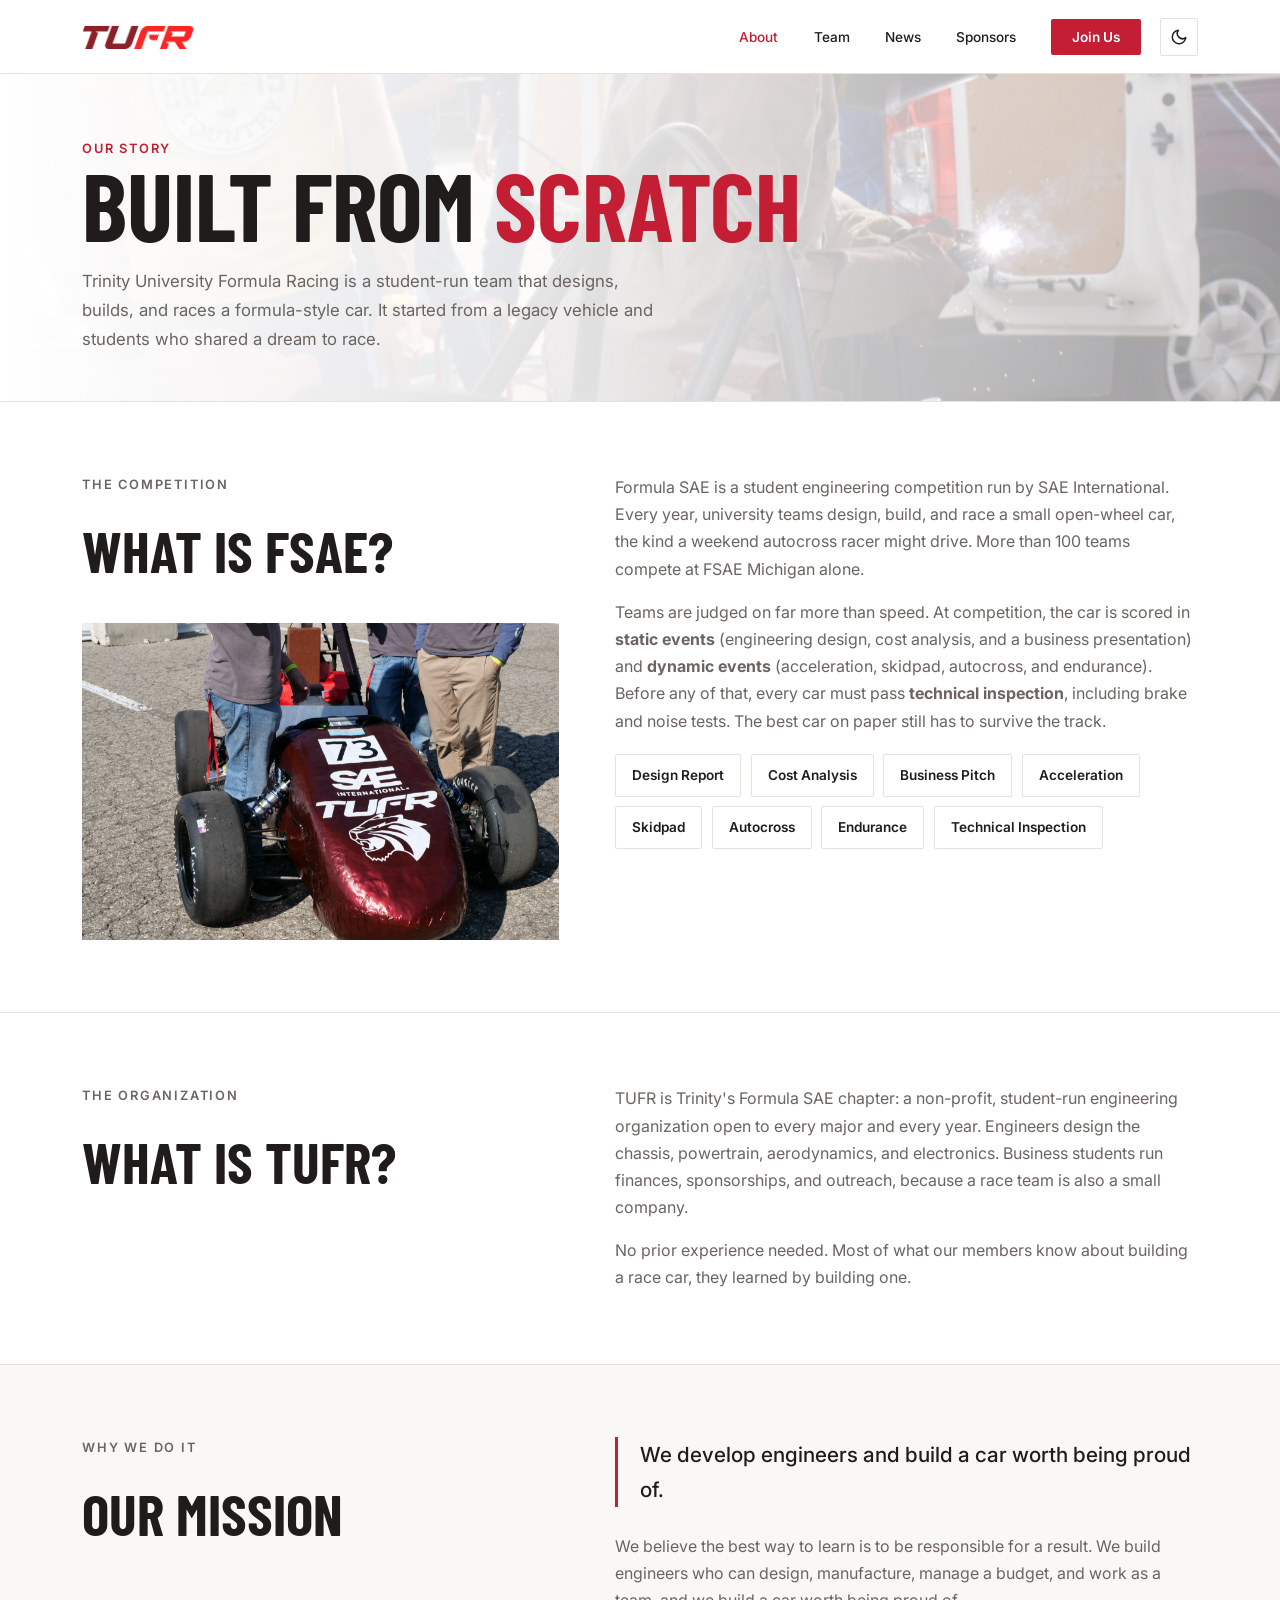
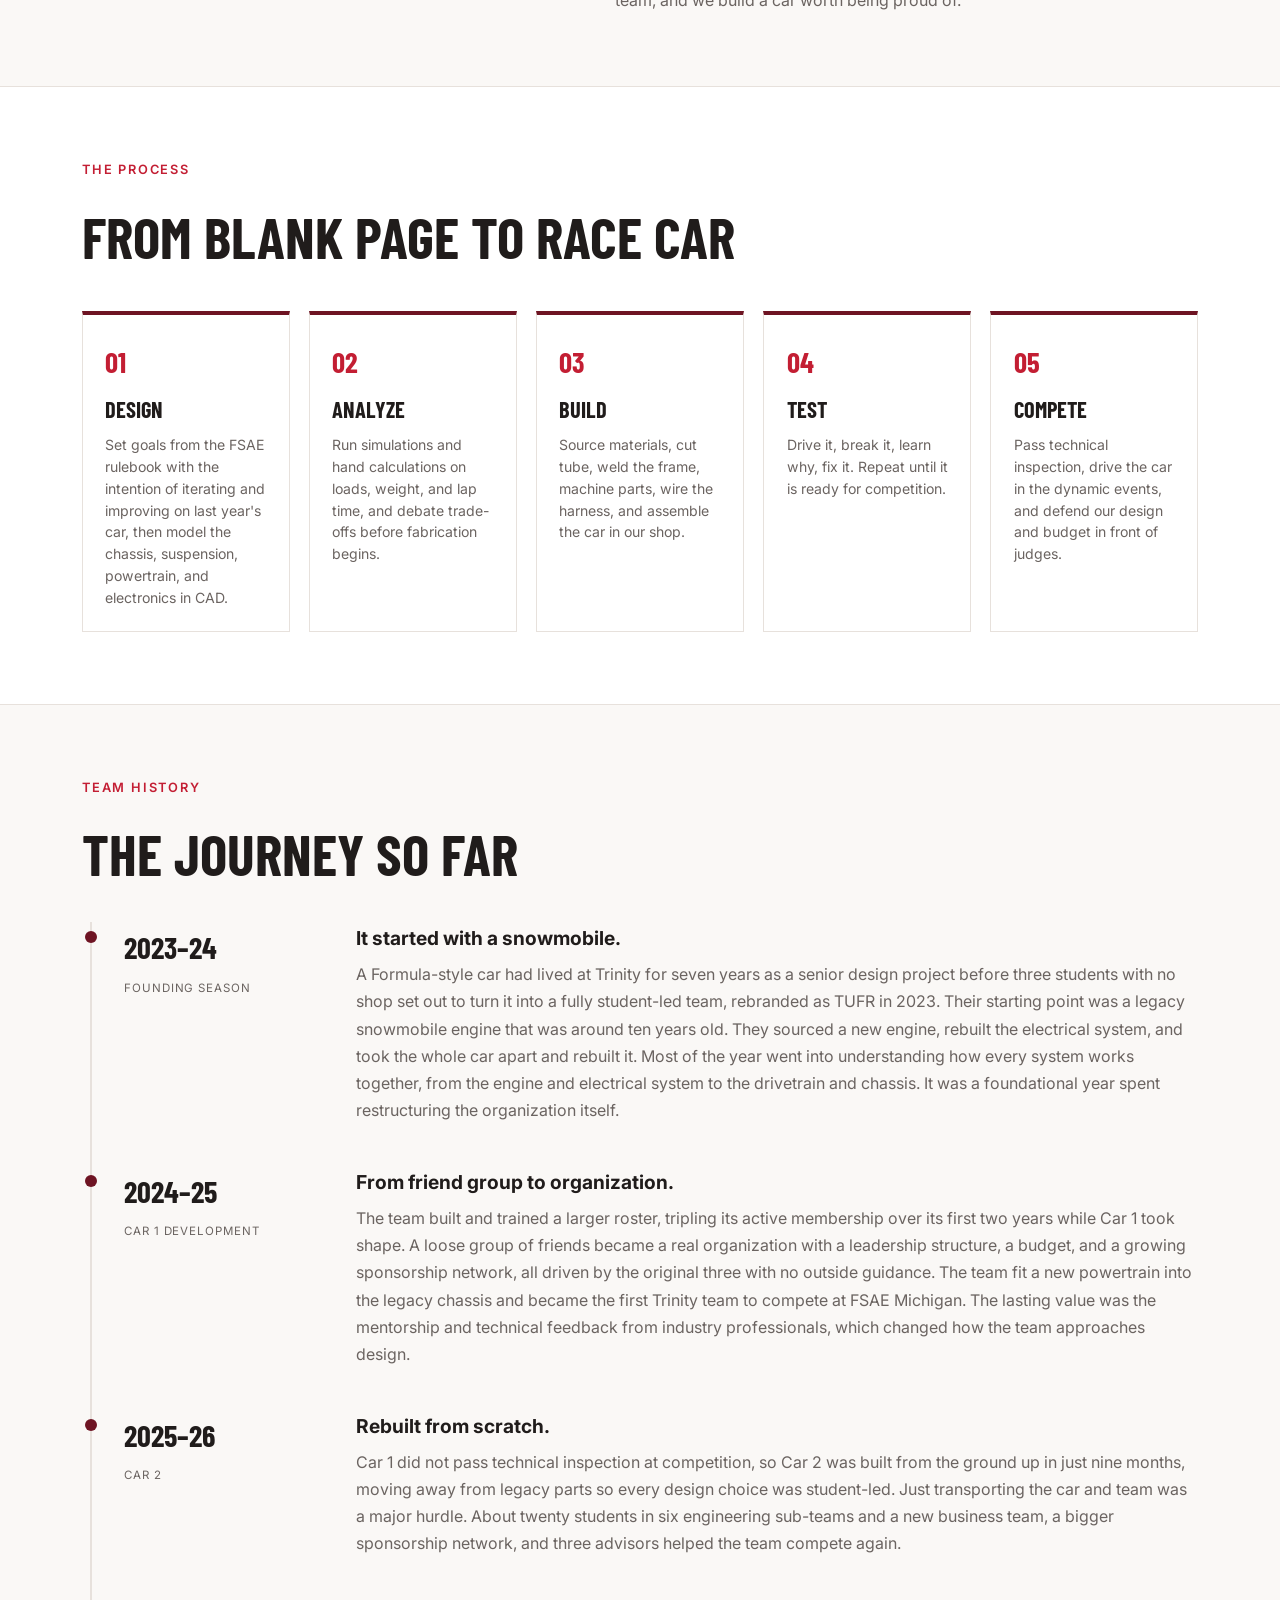
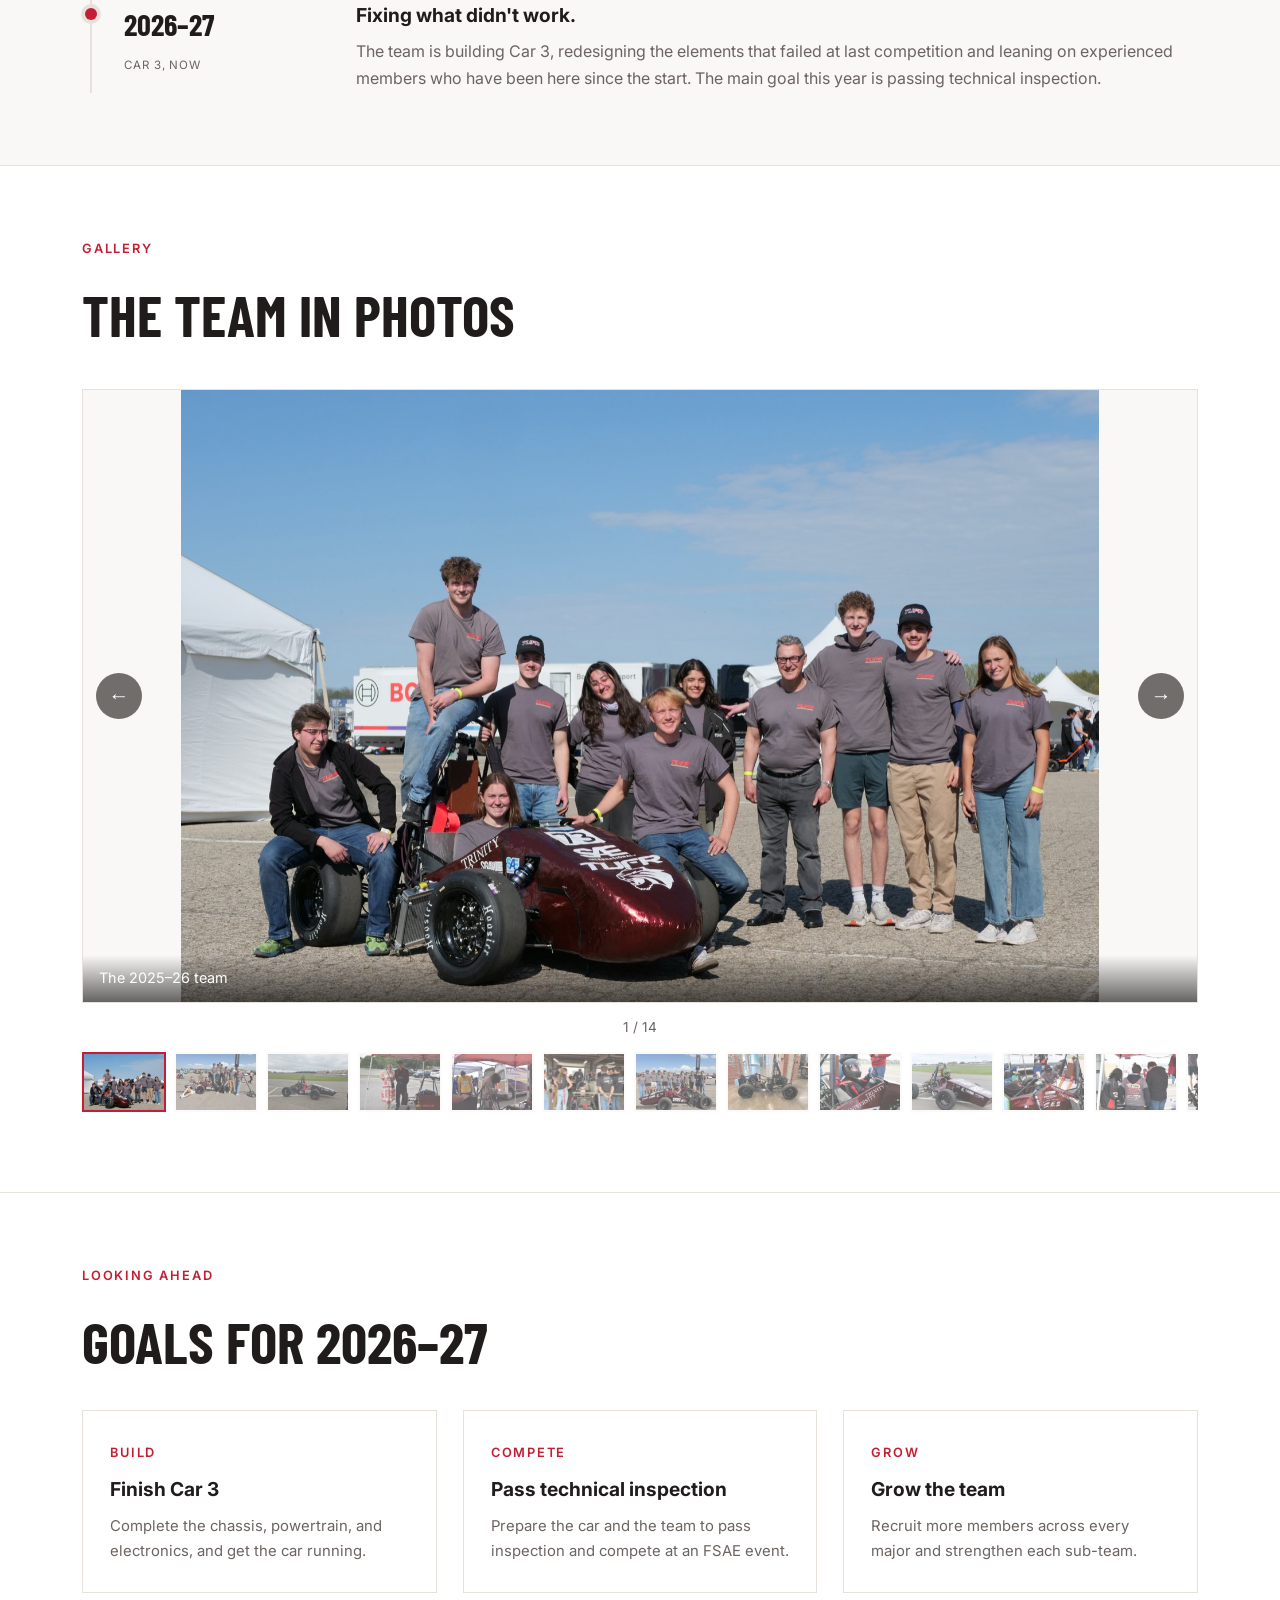
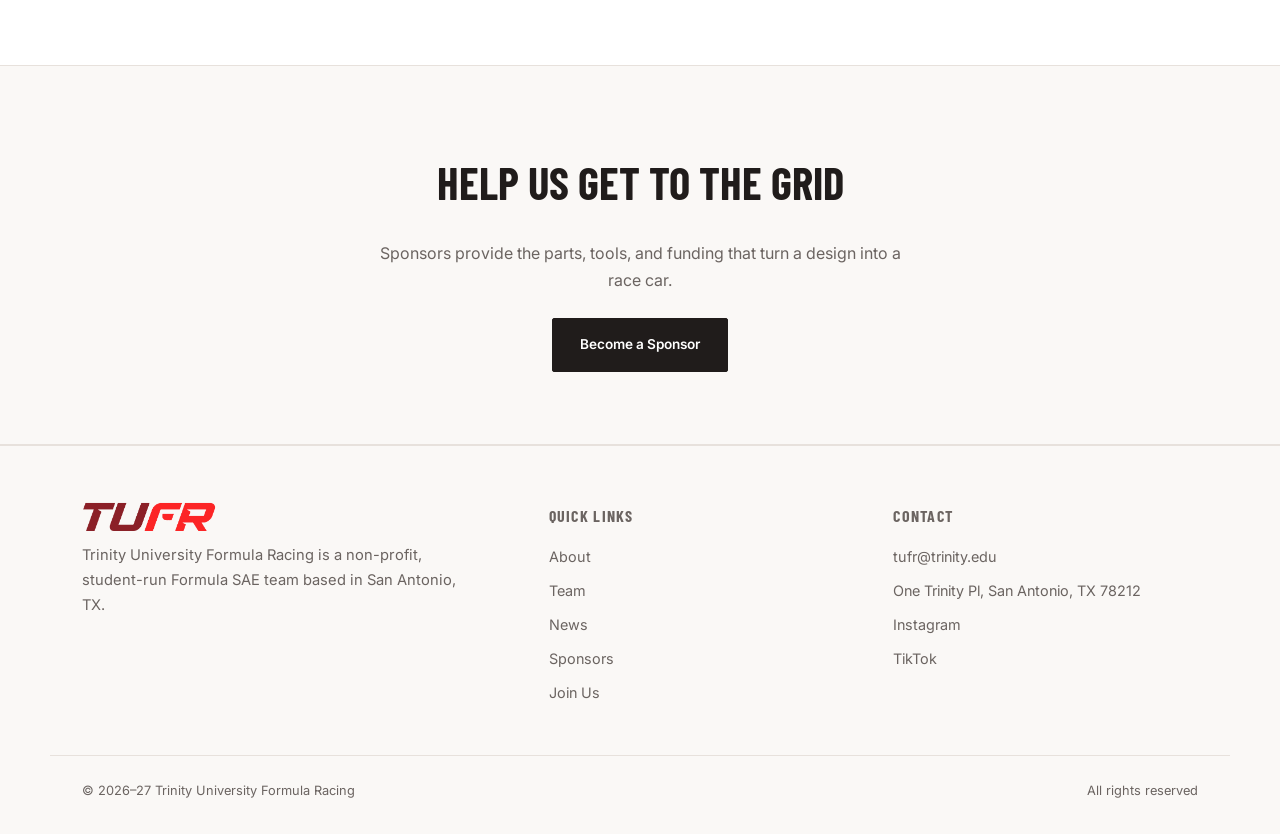
==== commit ba766eb1: "About header: translucent welding photo behind Built From Scratch The header photo style is now conf" ====
--- a/about.html
+++ b/about.html
@@ -31,7 +31,7 @@
   </div>
 </nav>
 
-<header class="page-head">
+<header class="page-head with-photo" style="--photo:url(photos/gallery/gallery-03.jpg);--photo-pos:19% 69%;--photo-size:148% auto;--photo-opacity:.6">
   <div class="container">
     <p class="eyebrow">Our story</p>
     <h1>Built From <span class="accent">Scratch</span></h1>
--- a/style.css
+++ b/style.css
@@ -44,6 +44,10 @@
 .page-head{padding:4rem 0 3rem;border-bottom:1px solid var(--line)}
 .page-head h1{font-family:'Barlow Condensed',sans-serif;font-weight:700;font-size:clamp(3rem,8vw,6rem);text-transform:uppercase;line-height:.92}
 .page-head h1 .accent{color:var(--red)}
+.page-head.with-photo{position:relative;overflow:hidden;isolation:isolate}
+.page-head.with-photo::before{content:"";position:absolute;inset:0;z-index:-2;background:var(--photo) var(--photo-pos,50% 50%)/var(--photo-size,cover) no-repeat;opacity:var(--photo-opacity,.45)}
+.page-head.with-photo::after{content:"";position:absolute;inset:0;z-index:-1;background:linear-gradient(90deg,var(--white) 0%,color-mix(in srgb,var(--white) 78%,transparent) 48%,color-mix(in srgb,var(--white) 25%,transparent) 100%)}
+@media(max-width:700px){.page-head.with-photo::after{background:color-mix(in srgb,var(--white) 80%,transparent)}}
 .page-head .lede{max-width:36rem;margin-top:1.2rem;color:var(--grey);font-size:1.05rem}
 
 section{padding:4.5rem 0}
@@ -83,7 +87,7 @@
 /* social */
 
 /* team page */
-.member-grid{display:grid;grid-template-columns:repeat(auto-fill,minmax(220px,1fr));gap:1.4rem}
+.member-grid{display:grid;grid-template-columns:repeat(auto-fill,minmax(220px,1fr));align-items:start;gap:1.4rem}
 .member{border:1px solid var(--line);transition:.15s}
 .member:hover{border-color:var(--red)}
 .avatar{height:96px;display:flex;align-items:center;justify-content:center;background:var(--offwhite);color:var(--red);font-family:'Barlow Condensed',sans-serif;font-weight:700;font-size:2.4rem;letter-spacing:.04em;border-bottom:1px solid var(--line)}
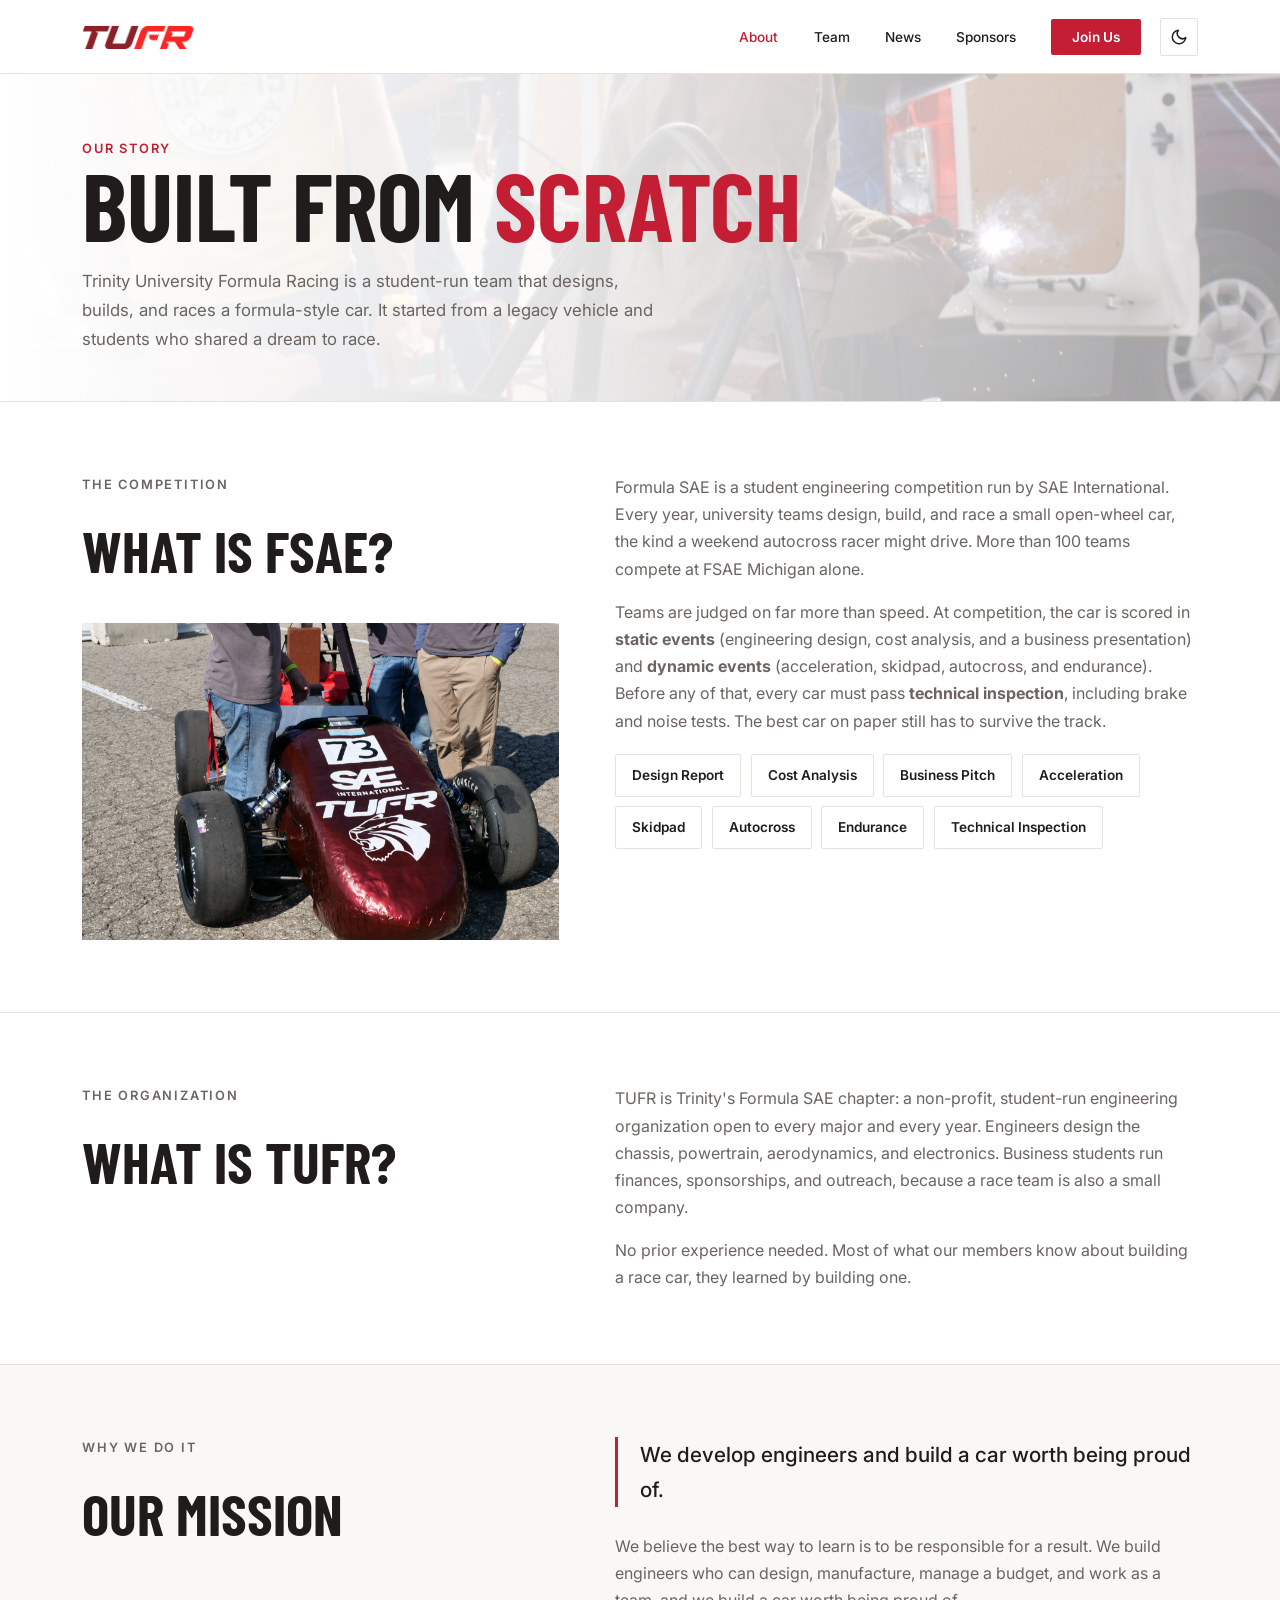
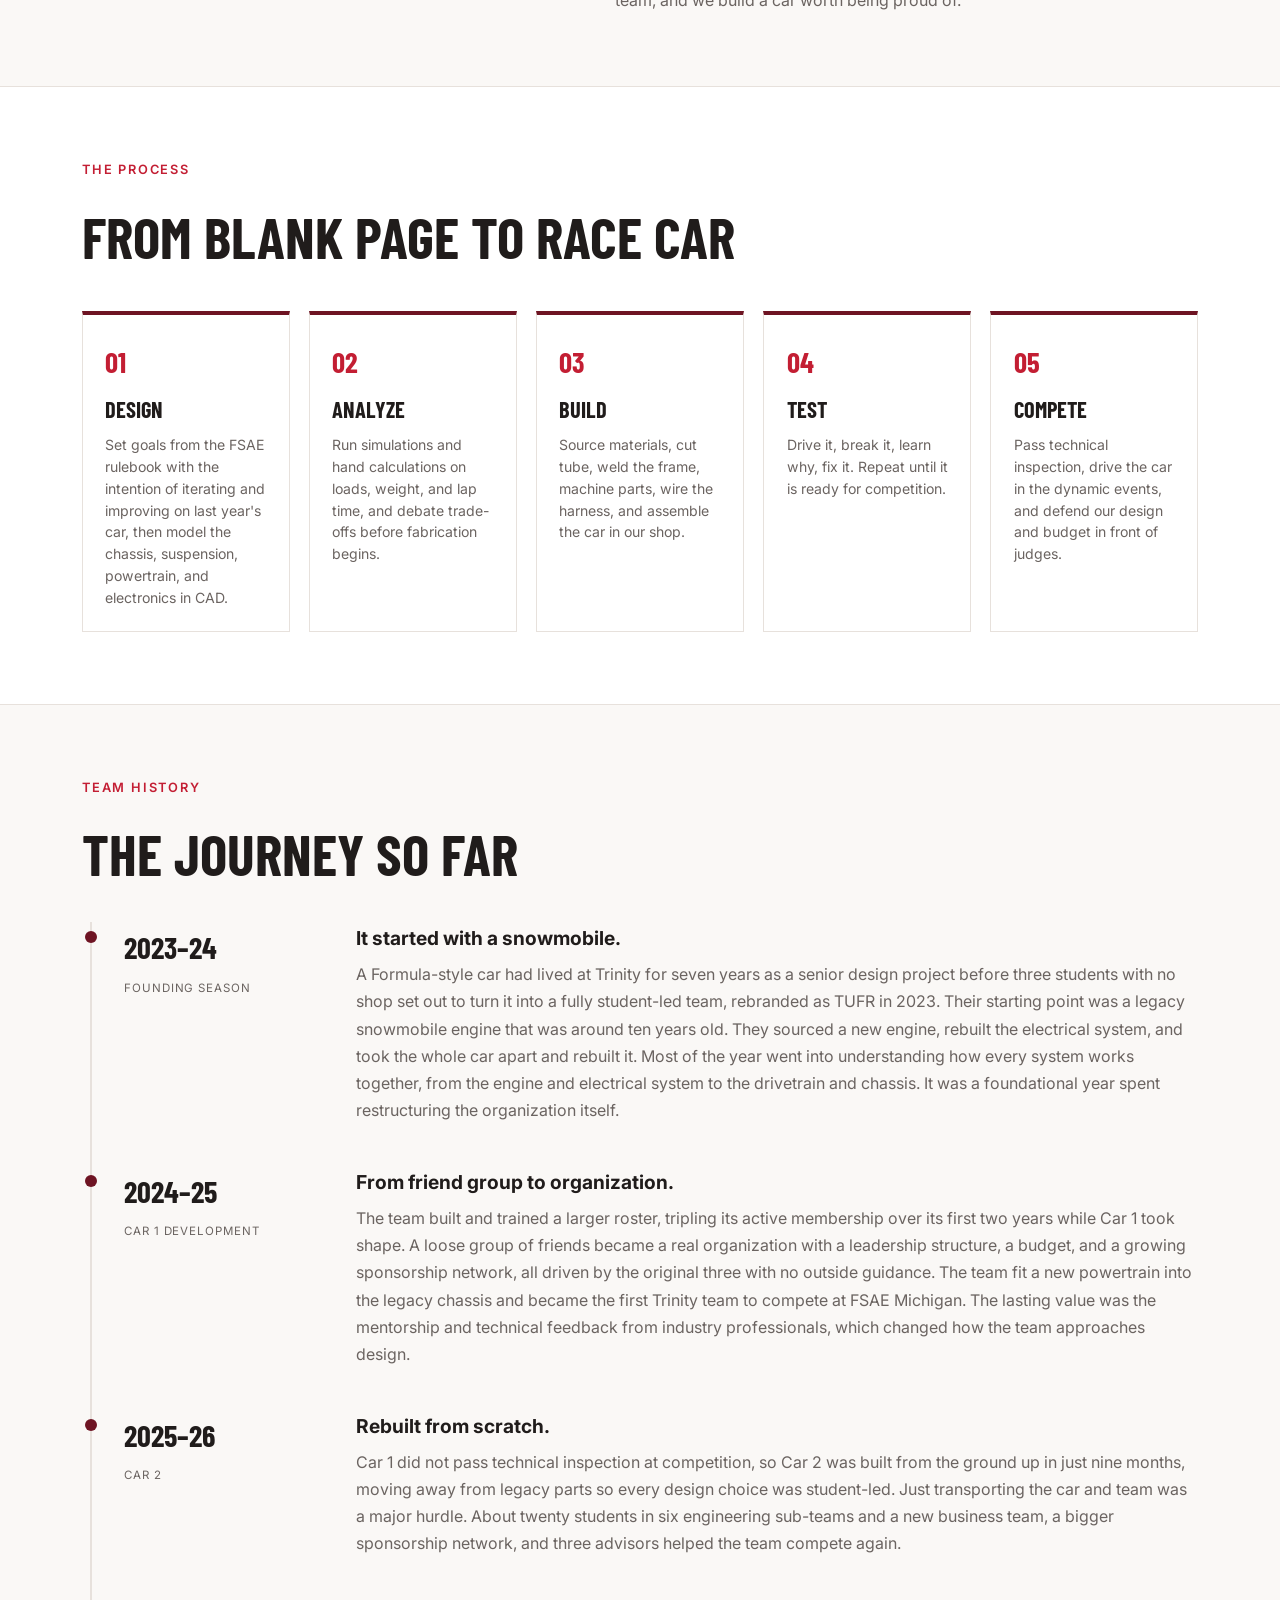
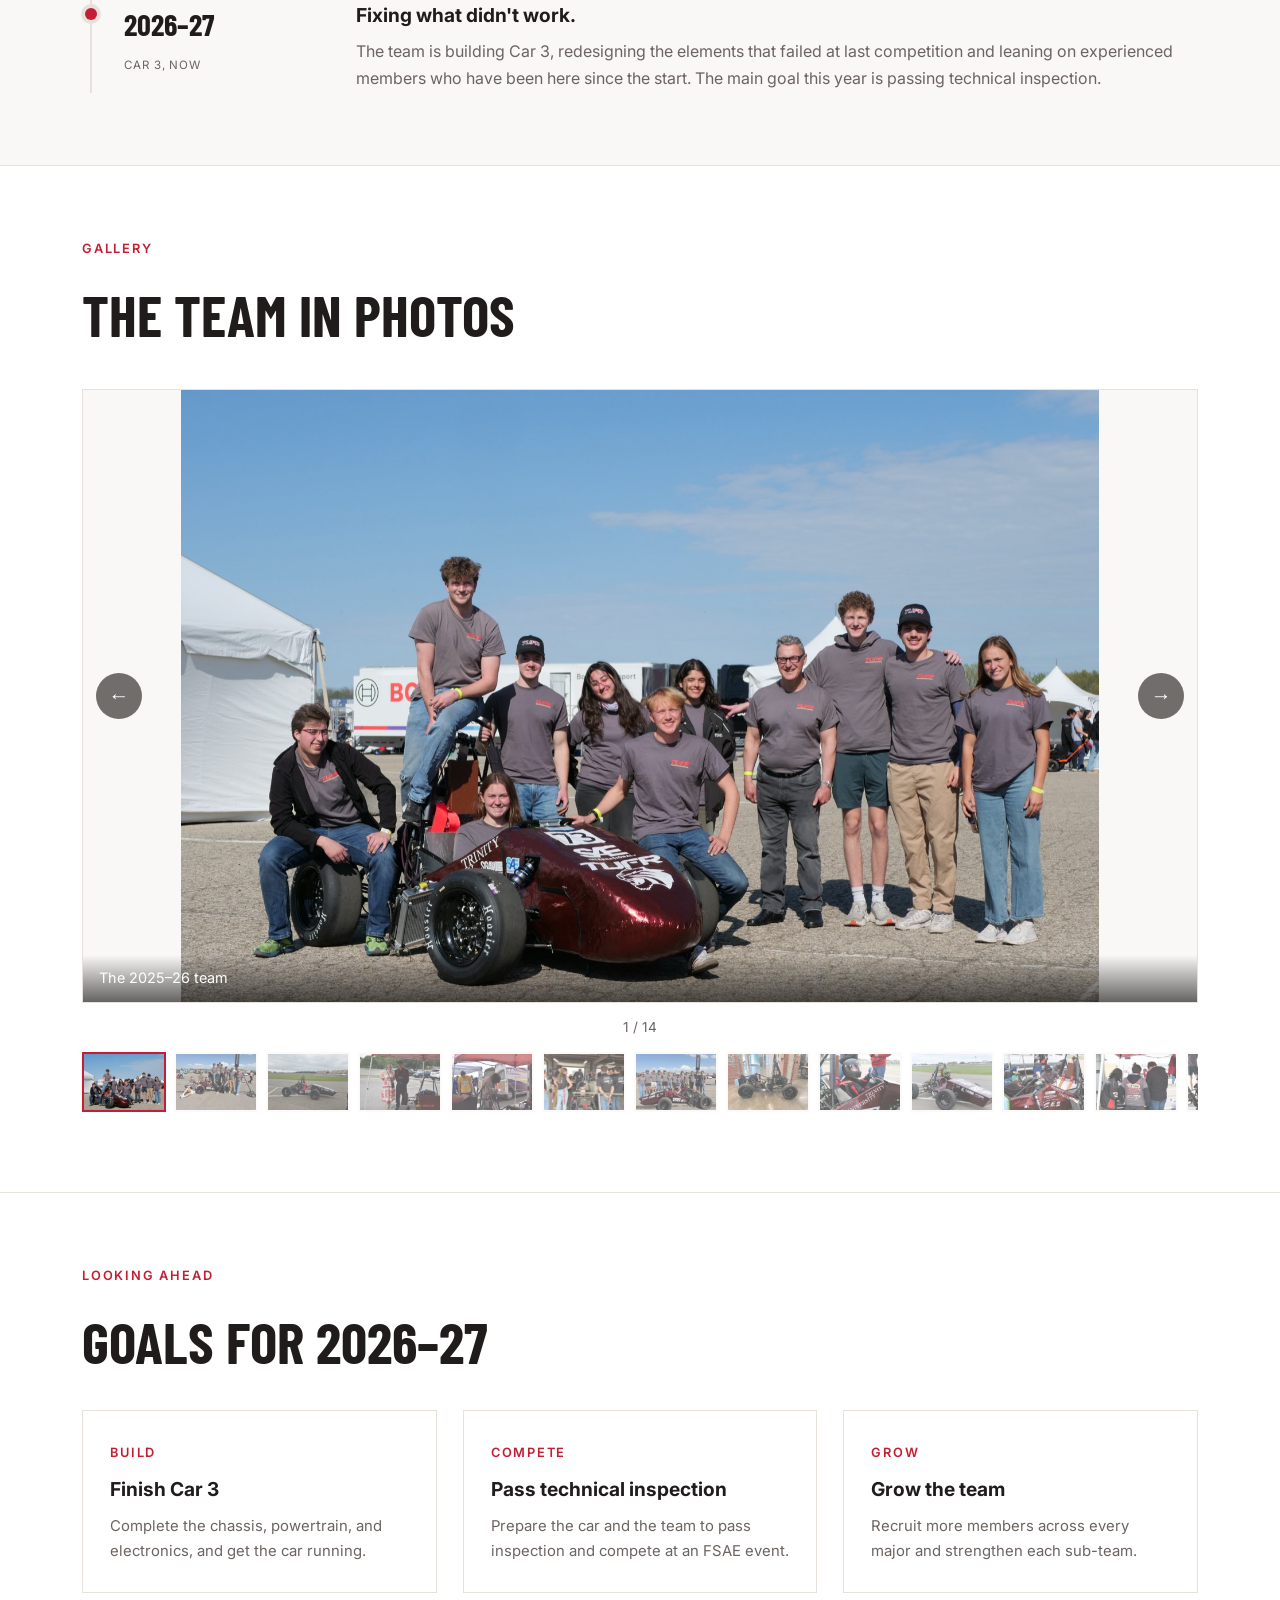
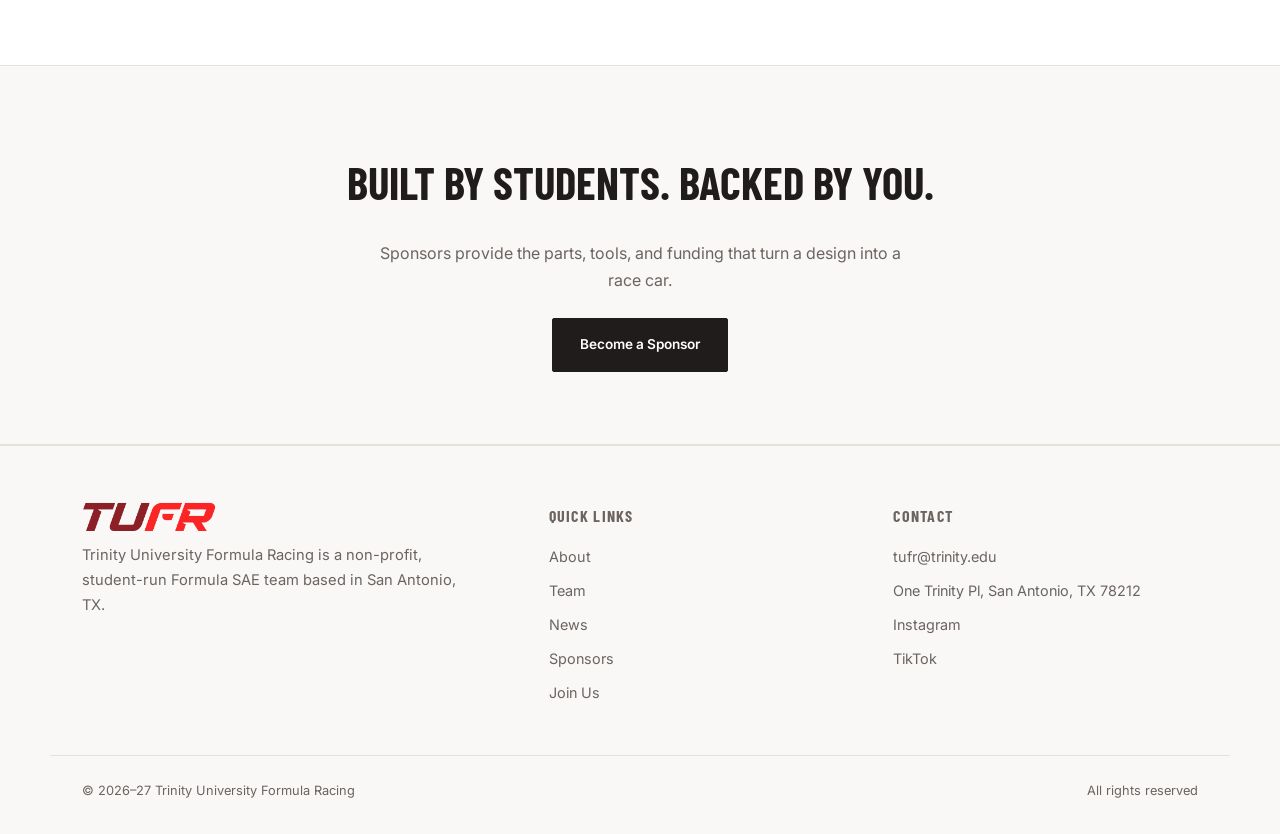
==== commit 06db9ce2: "About: closing headline is Built by Students. Backed by You. Closes #82  Co-Authored-By: Claude Sonn" ====
--- a/about.html
+++ b/about.html
@@ -148,7 +148,7 @@
 
 <section class="subteams bordered" style="text-align:center">
   <div class="container">
-    <h2 style="font-size:clamp(2rem,4.5vw,2.8rem)">Help Us Get to the Grid</h2>
+    <h2 style="font-size:clamp(2rem,4.5vw,2.8rem)">Built by Students. Backed by You.</h2>
     <p class="muted" style="max-width:34rem;margin:0 auto 1.5rem">Sponsors provide the parts, tools, and funding that turn a design into a race car.</p>
     <div class="cta-row" style="justify-content:center">
       <a class="btn solid" href="sponsors.html">Become a Sponsor</a>
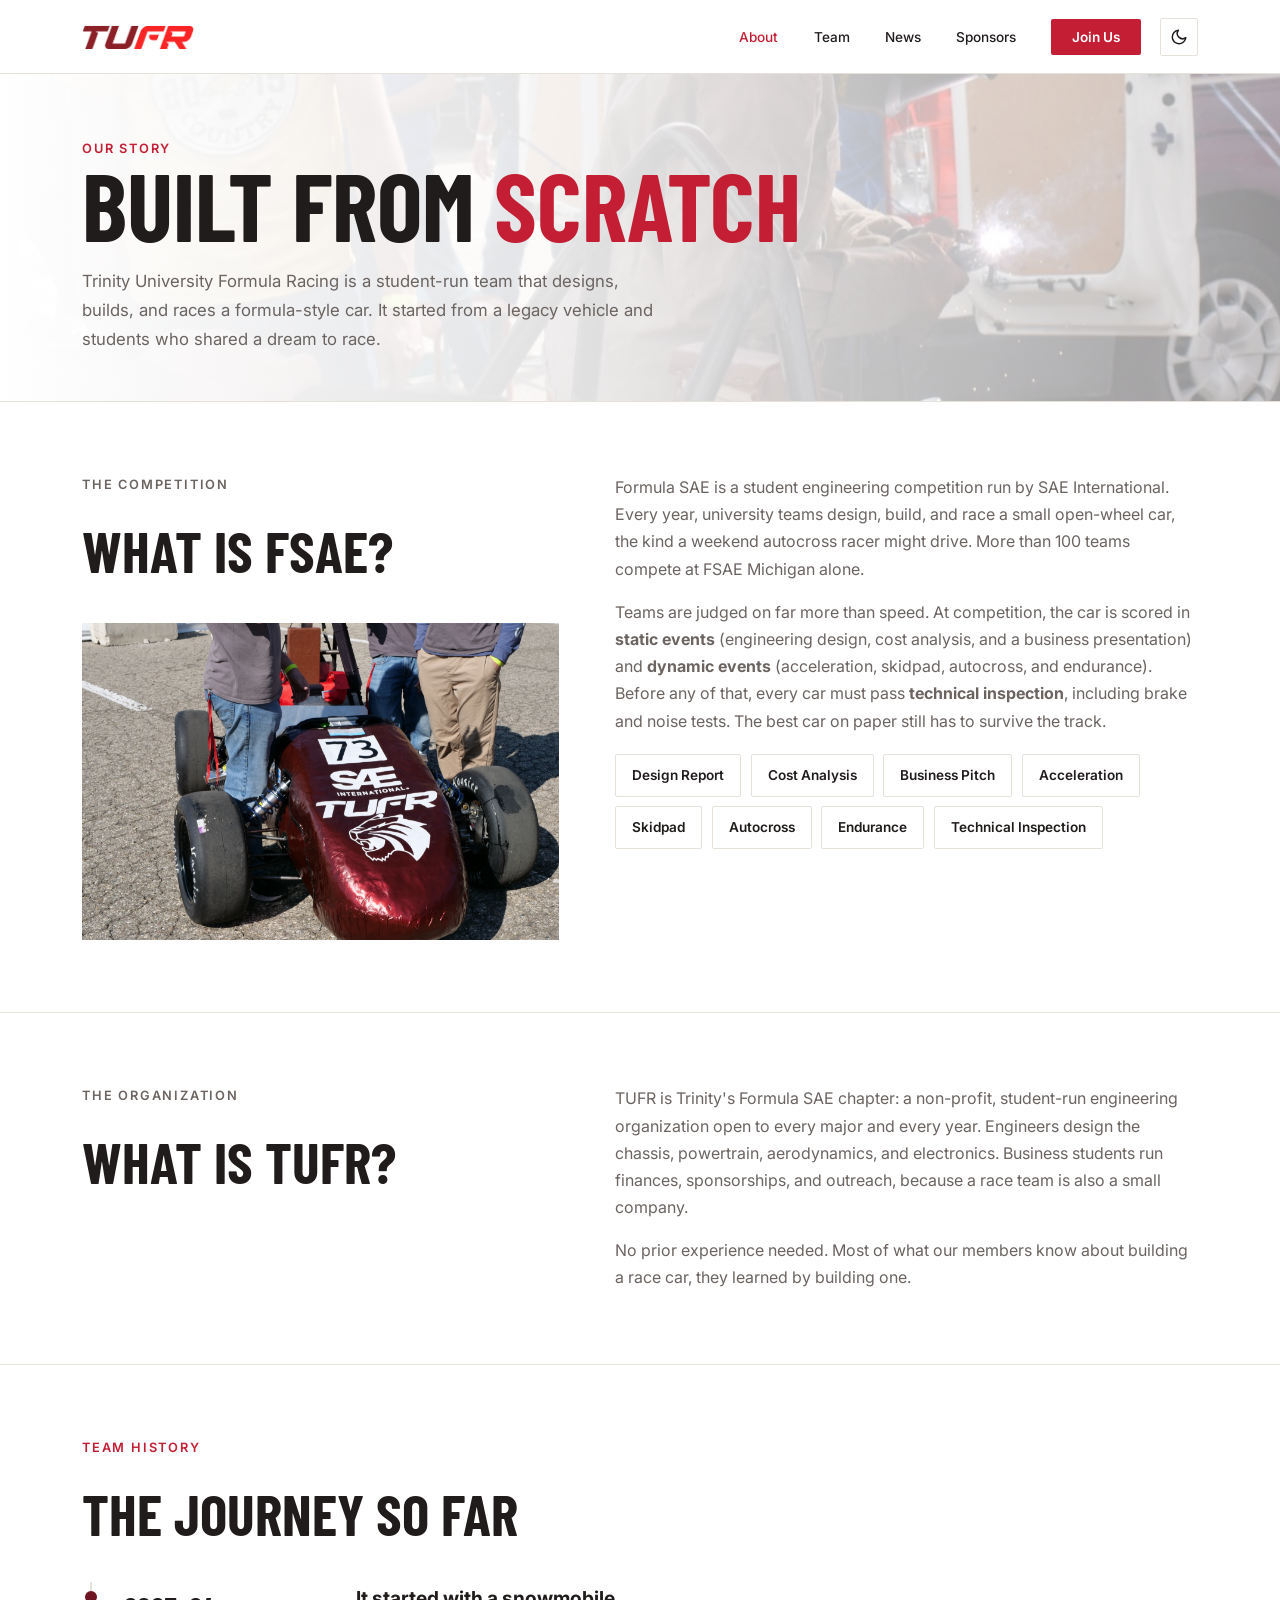
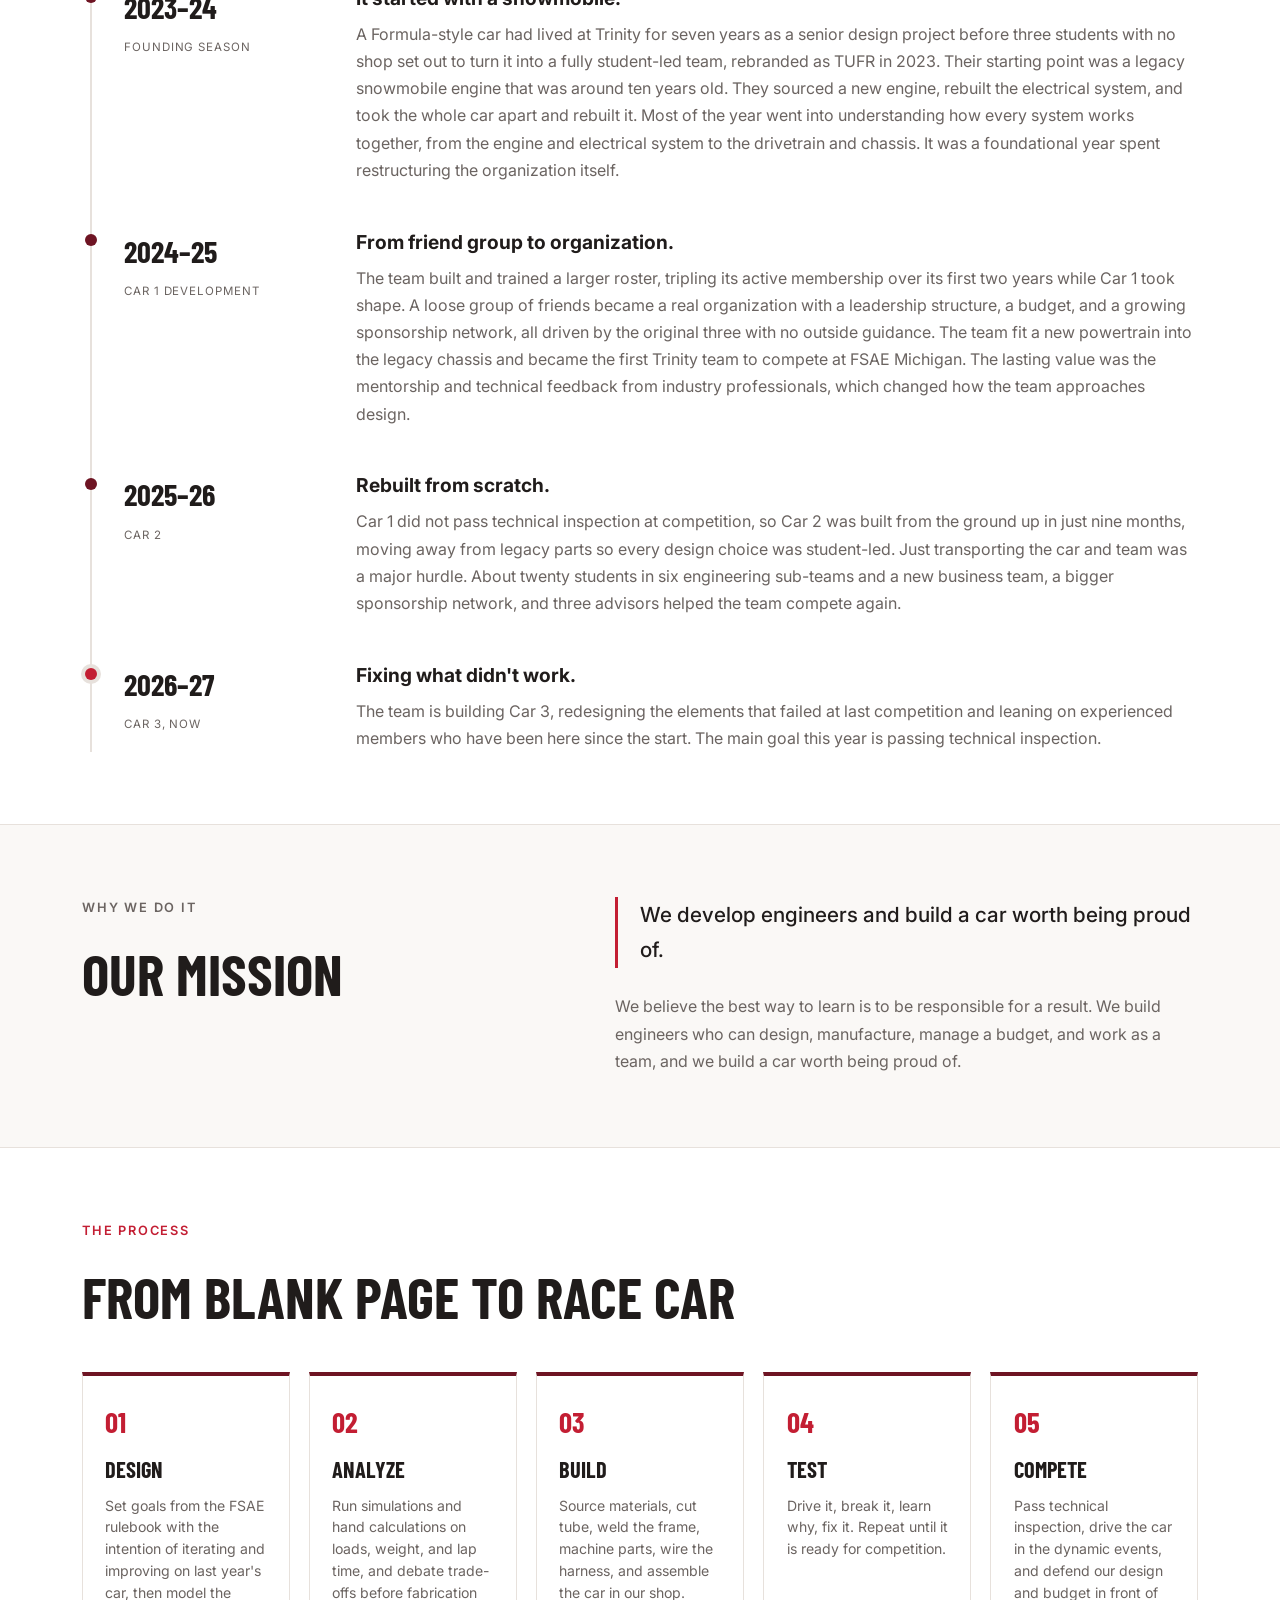
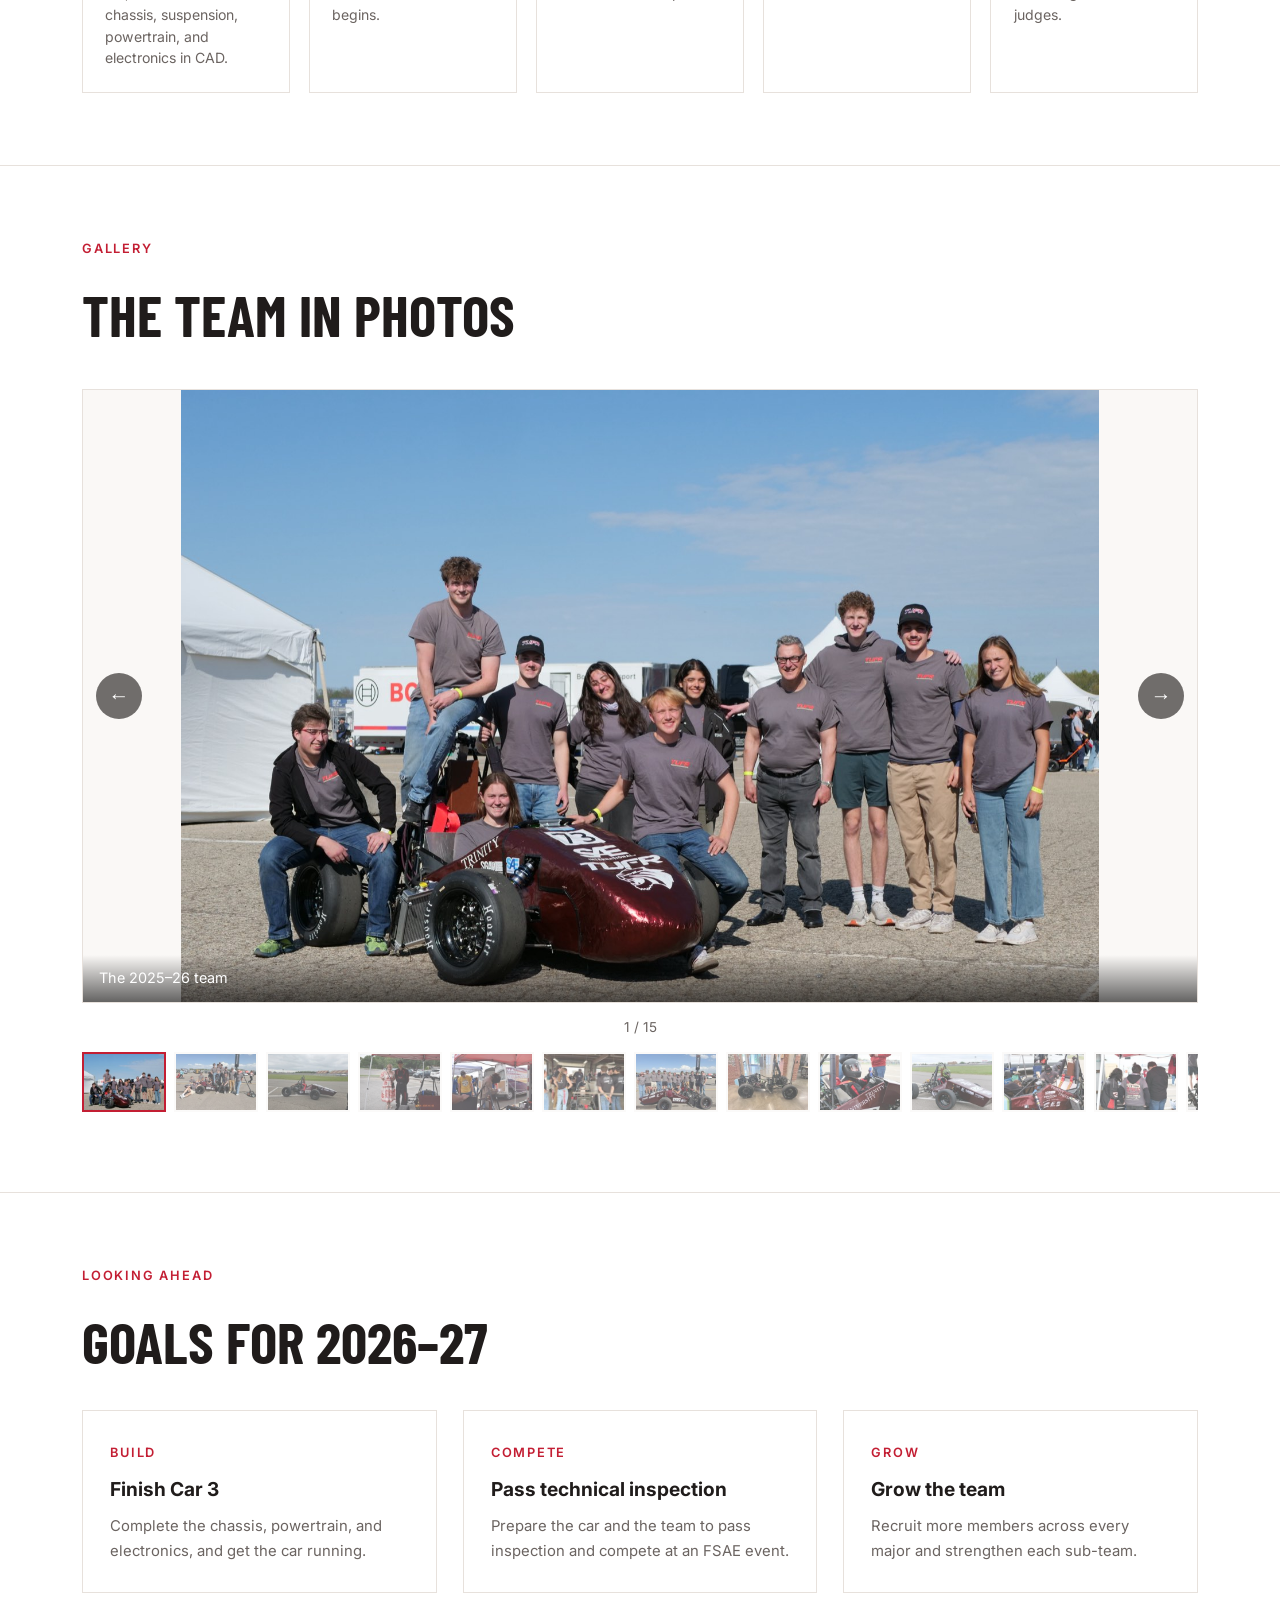
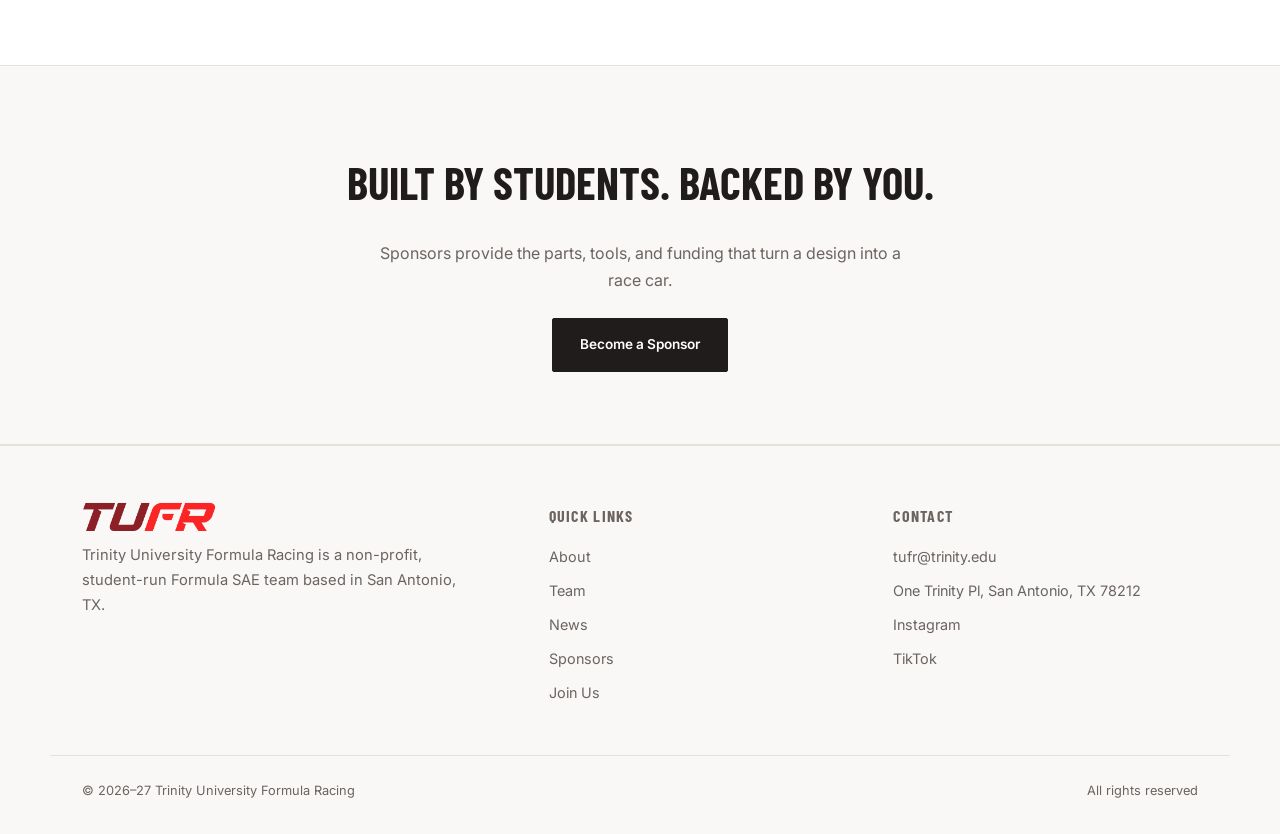
==== commit 0e32fd76: "About: move Journey under What Is TUFR Journey background is now white so it alternates with the gra" ====
--- a/about.html
+++ b/about.html
@@ -65,31 +65,7 @@
   </div>
 </section>
 
-<section class="bordered subteams">
-  <div class="container about-grid">
-    <div><p class="eyebrow">Why we do it</p><h2>Our Mission</h2></div>
-    <div>
-      <blockquote>We develop engineers and build a car worth being proud of.</blockquote>
-      <p>We believe the best way to learn is to be responsible for a result. We build engineers who can design, manufacture, manage a budget, and work as a team, and we build a car worth being proud of.</p>
-    </div>
-  </div>
-</section>
-
 <section class="bordered">
-  <div class="container">
-    <p class="eyebrow">The process</p>
-    <h2>From Blank Page to Race Car</h2>
-    <div class="steps">
-      <div class="step"><span>01</span><h3>Design</h3><p>Set goals from the FSAE rulebook with the intention of iterating and improving on last year's car, then model the chassis, suspension, powertrain, and electronics in CAD.</p></div>
-      <div class="step"><span>02</span><h3>Analyze</h3><p>Run simulations and hand calculations on loads, weight, and lap time, and debate trade-offs before fabrication begins.</p></div>
-      <div class="step"><span>03</span><h3>Build</h3><p>Source materials, cut tube, weld the frame, machine parts, wire the harness, and assemble the car in our shop.</p></div>
-      <div class="step"><span>04</span><h3>Test</h3><p>Drive it, break it, learn why, fix it. Repeat until it is ready for competition.</p></div>
-      <div class="step"><span>05</span><h3>Compete</h3><p>Pass technical inspection, drive the car in the dynamic events, and defend our design and budget in front of judges.</p></div>
-    </div>
-  </div>
-</section>
-
-<section class="bordered subteams">
   <div class="container">
     <p class="eyebrow">Team history</p>
     <h2>The Journey So Far</h2>
@@ -122,6 +98,30 @@
           <p>The team is building Car 3, redesigning the elements that failed at last competition and leaning on experienced members who have been here since the start. The main goal this year is passing technical inspection.</p>
         </div>
       </div>
+    </div>
+  </div>
+</section>
+
+<section class="bordered subteams">
+  <div class="container about-grid">
+    <div><p class="eyebrow">Why we do it</p><h2>Our Mission</h2></div>
+    <div>
+      <blockquote>We develop engineers and build a car worth being proud of.</blockquote>
+      <p>We believe the best way to learn is to be responsible for a result. We build engineers who can design, manufacture, manage a budget, and work as a team, and we build a car worth being proud of.</p>
+    </div>
+  </div>
+</section>
+
+<section class="bordered">
+  <div class="container">
+    <p class="eyebrow">The process</p>
+    <h2>From Blank Page to Race Car</h2>
+    <div class="steps">
+      <div class="step"><span>01</span><h3>Design</h3><p>Set goals from the FSAE rulebook with the intention of iterating and improving on last year's car, then model the chassis, suspension, powertrain, and electronics in CAD.</p></div>
+      <div class="step"><span>02</span><h3>Analyze</h3><p>Run simulations and hand calculations on loads, weight, and lap time, and debate trade-offs before fabrication begins.</p></div>
+      <div class="step"><span>03</span><h3>Build</h3><p>Source materials, cut tube, weld the frame, machine parts, wire the harness, and assemble the car in our shop.</p></div>
+      <div class="step"><span>04</span><h3>Test</h3><p>Drive it, break it, learn why, fix it. Repeat until it is ready for competition.</p></div>
+      <div class="step"><span>05</span><h3>Compete</h3><p>Pass technical inspection, drive the car in the dynamic events, and defend our design and budget in front of judges.</p></div>
     </div>
   </div>
 </section>
--- a/style.css
+++ b/style.css
@@ -45,7 +45,7 @@
 .page-head h1{font-family:'Barlow Condensed',sans-serif;font-weight:700;font-size:clamp(3rem,8vw,6rem);text-transform:uppercase;line-height:.92}
 .page-head h1 .accent{color:var(--red)}
 .page-head.with-photo{position:relative;overflow:hidden;isolation:isolate}
-.page-head.with-photo::before{content:"";position:absolute;inset:0;z-index:-2;background:var(--photo) var(--photo-pos,50% 50%)/var(--photo-size,cover) no-repeat;opacity:var(--photo-opacity,.45)}
+.page-head.with-photo::before{content:"";position:absolute;inset:0;z-index:-2;background:var(--photo) var(--photo-pos,50% 50%)/var(--photo-size,cover) no-repeat;opacity:var(--photo-opacity,.45);-webkit-mask-image:linear-gradient(90deg,transparent var(--photo-fade-start,0%),#000 var(--photo-fade,0%));mask-image:linear-gradient(90deg,transparent var(--photo-fade-start,0%),#000 var(--photo-fade,0%))}
 .page-head.with-photo::after{content:"";position:absolute;inset:0;z-index:-1;background:linear-gradient(90deg,var(--white) 0%,color-mix(in srgb,var(--white) 78%,transparent) 48%,color-mix(in srgb,var(--white) 25%,transparent) 100%)}
 @media(max-width:700px){.page-head.with-photo::after{background:color-mix(in srgb,var(--white) 80%,transparent)}}
 .page-head .lede{max-width:36rem;margin-top:1.2rem;color:var(--grey);font-size:1.05rem}
@@ -153,7 +153,11 @@
 .partner-logos .card img{max-height:clamp(50px,9.5vw,116px);max-width:100%;width:auto}
 .partner-logos .card b{font-size:clamp(.78rem,1.5vw,1.05rem)}
 .partner-thanks{flex:0 0 100%;text-align:center;margin-top:.8rem;font-size:clamp(1rem,2vw,1.2rem);color:var(--ink)}
-:root[data-theme="dark"] .logo img,:root[data-theme="dark"] .footer-logo img,:root[data-theme="dark"] .hero-mark{filter:brightness(1.7) saturate(1.15)}
+:root[data-theme="dark"] .logo img,:root[data-theme="dark"] .footer-logo img,:root[data-theme="dark"] /* homepage hero: team photo anchored to the bottom, fading up into the text */
+.hero.photo-bottom{position:relative;overflow:hidden;isolation:isolate}
+.hero.photo-bottom::before{content:"";position:absolute;inset:0;z-index:-2;background:var(--photo) center bottom/cover no-repeat;-webkit-mask-image:linear-gradient(180deg,transparent 0%,transparent 28%,#000 72%);mask-image:linear-gradient(180deg,transparent 0%,transparent 28%,#000 72%)}
+.hero.photo-bottom::after{content:"";position:absolute;inset:0;z-index:-1;background:linear-gradient(180deg,var(--white) 0%,color-mix(in srgb,var(--white) 88%,transparent) 55%,transparent 88%)}
+.hero-mark{filter:brightness(1.7) saturate(1.15)}
 :root[data-theme="dark"] .partner-logos .card{background:#F3EEEA}
 :root[data-theme="dark"] .partner-logos .card b{color:#201C1B}
 .partner-logos .card{border-color:transparent}
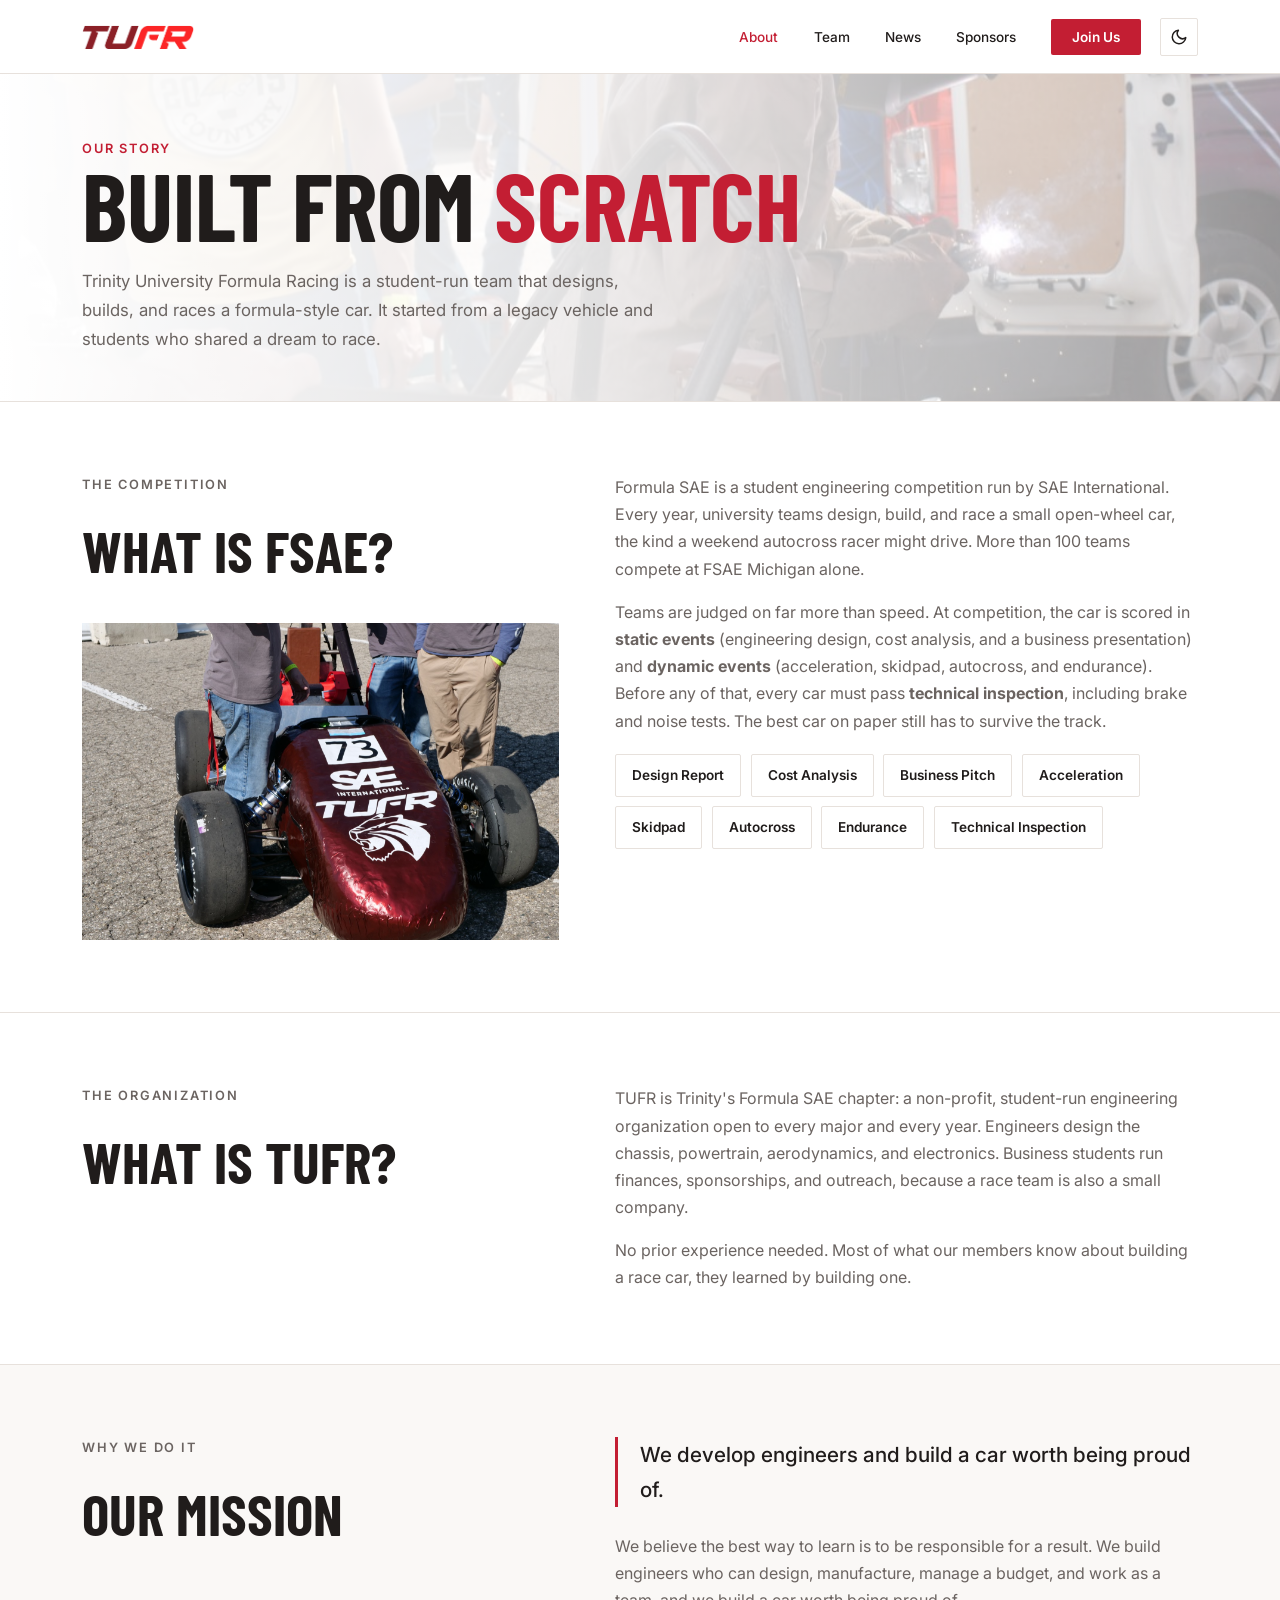
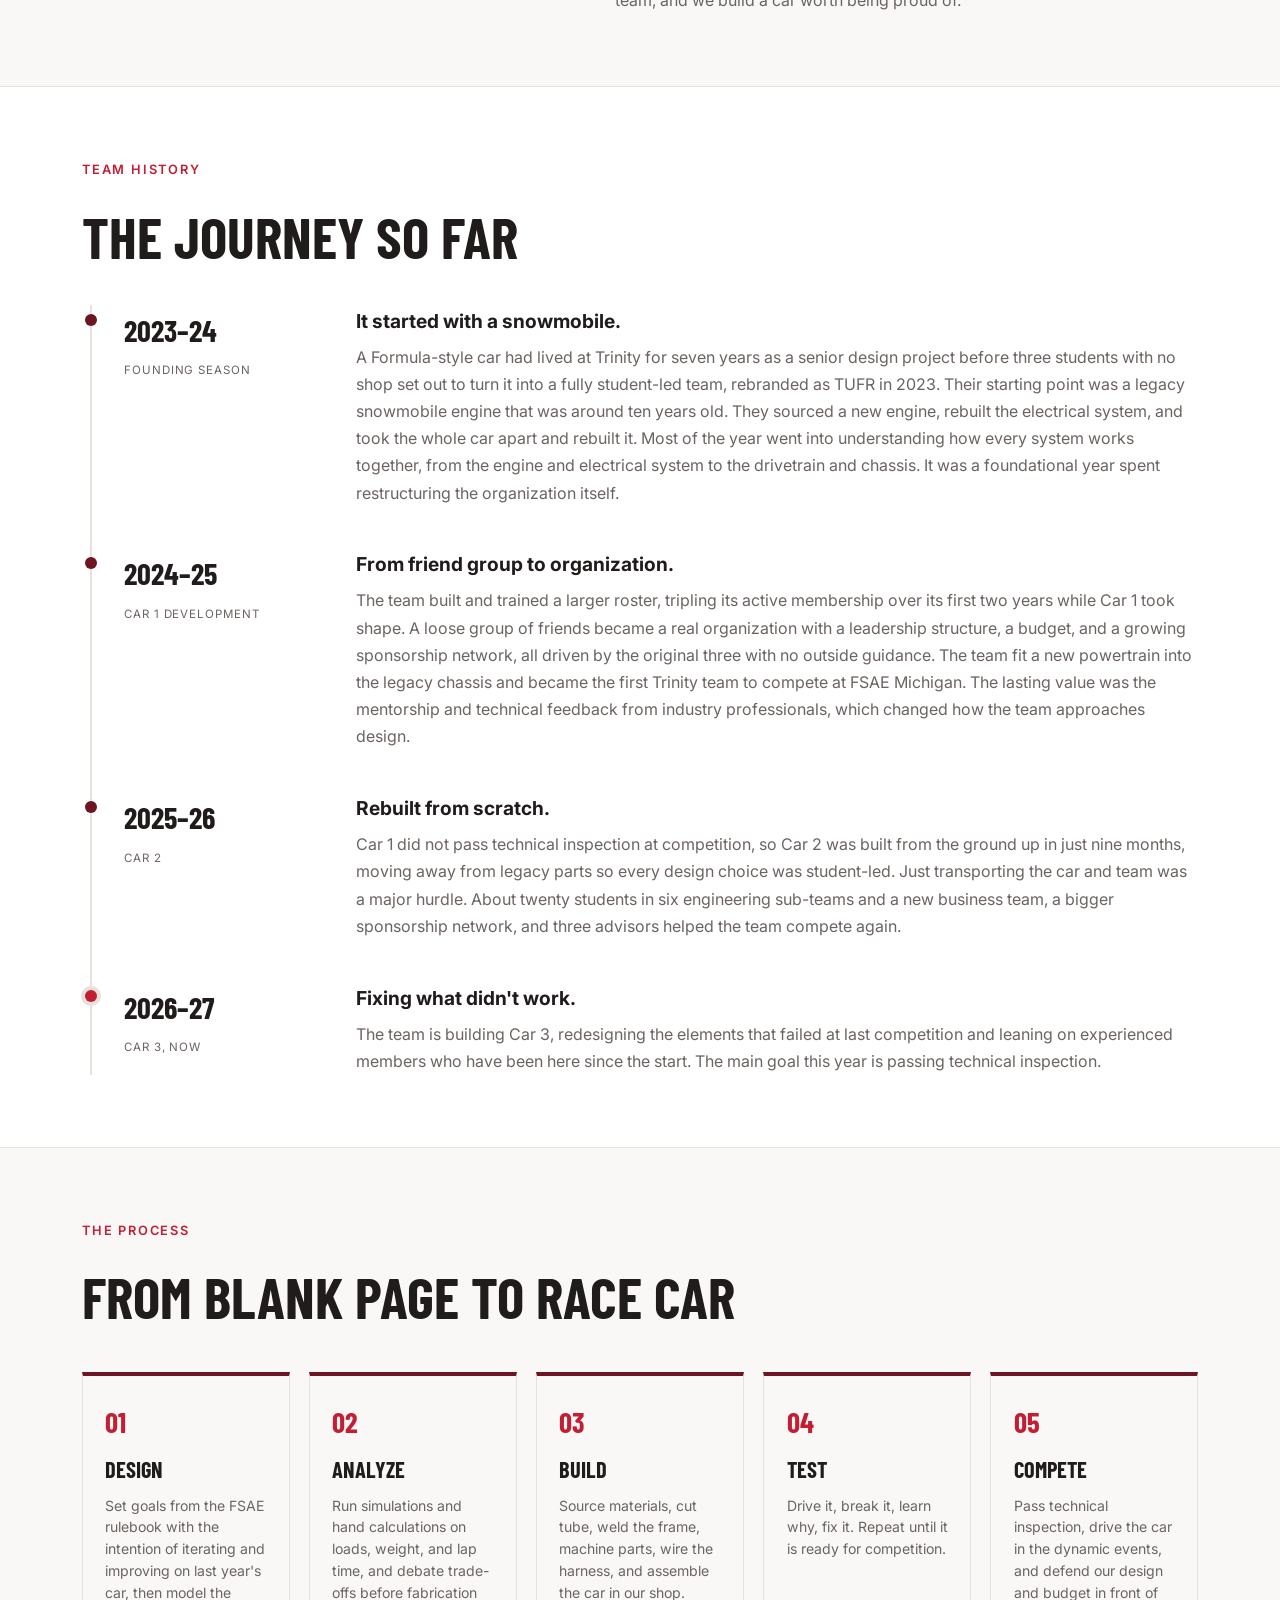
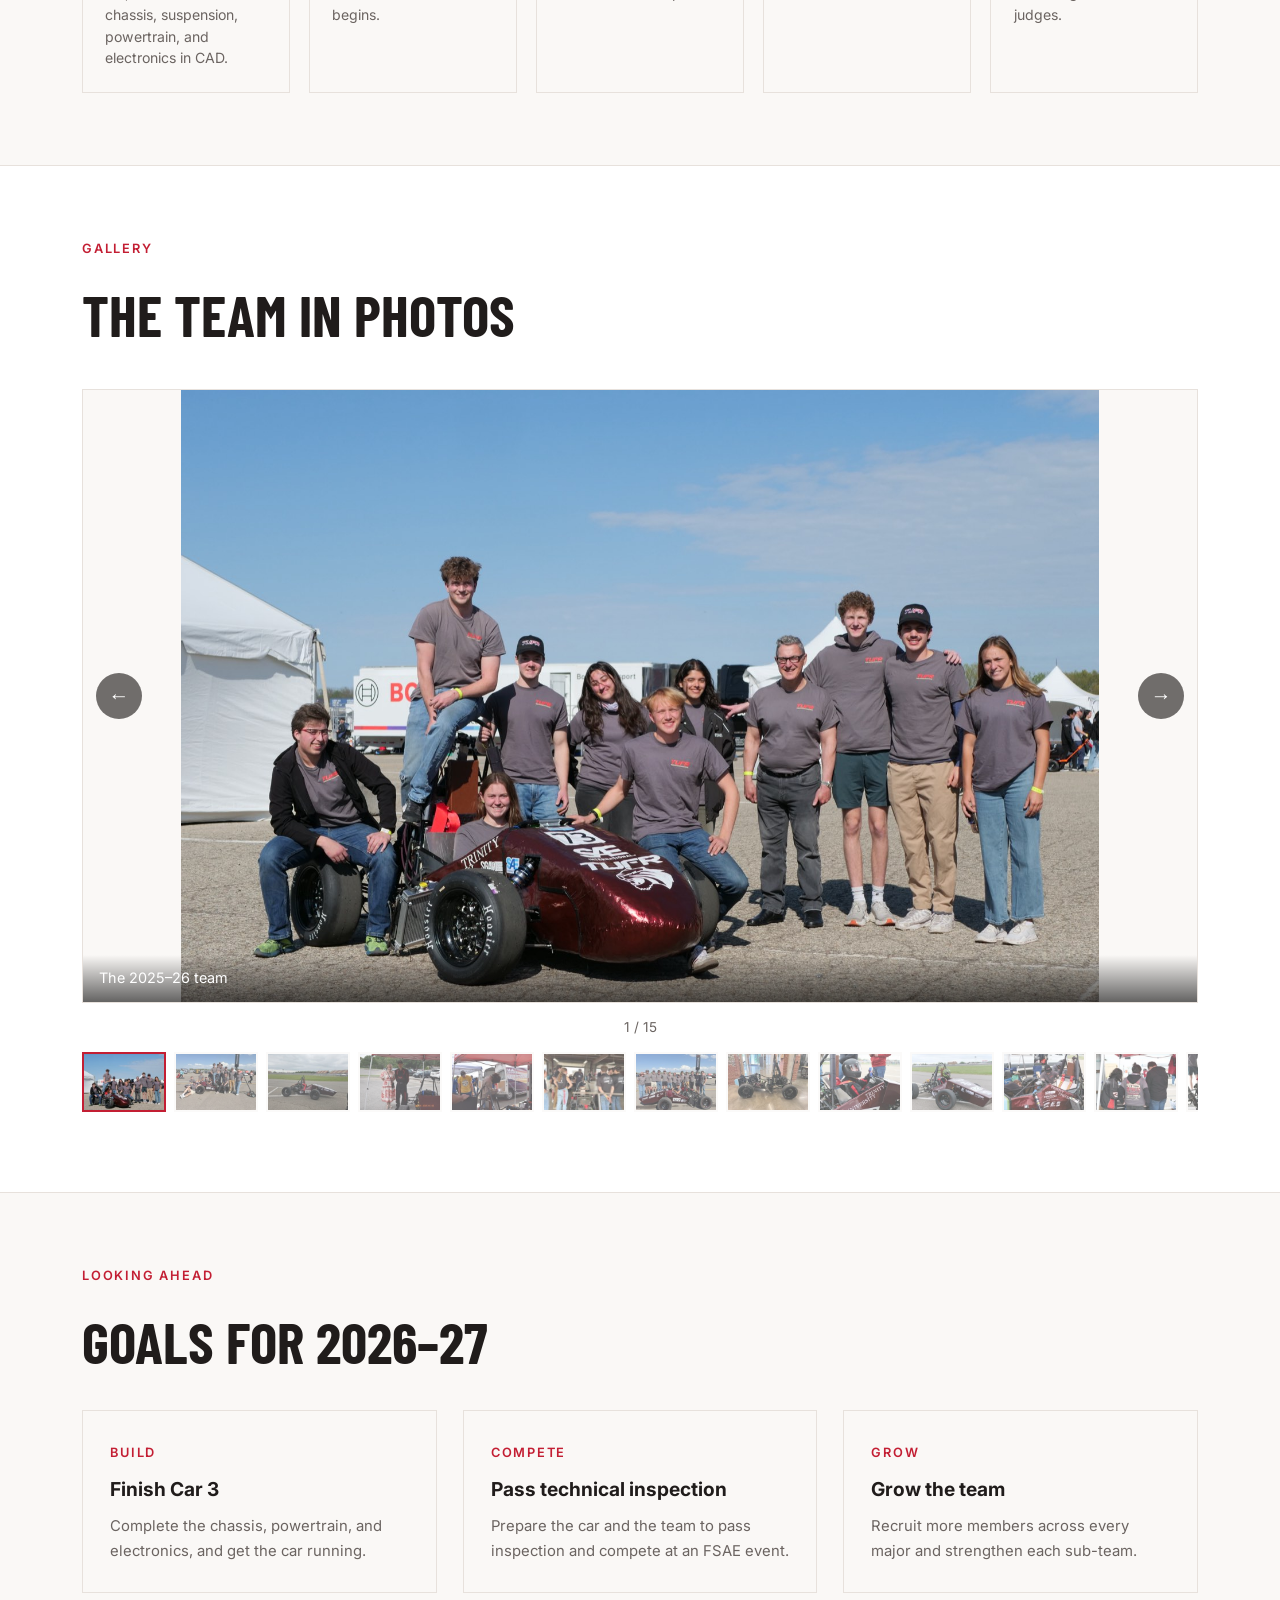
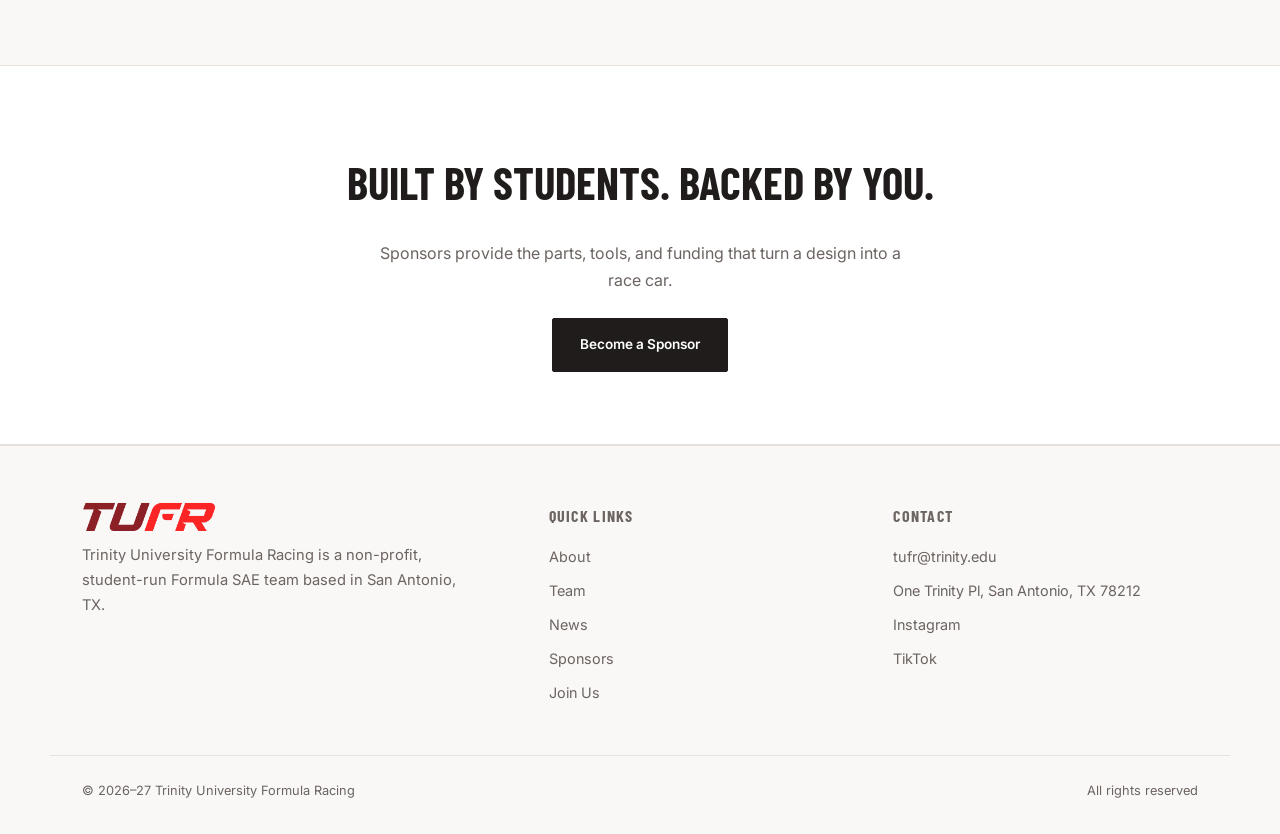
==== commit 8daa248e: "About: reorder sections (Mission under TUFR) and re-alternate gray backgrounds Order: FSAE, TUFR, Mi" ====
--- a/about.html
+++ b/about.html
@@ -65,6 +65,16 @@
   </div>
 </section>
 
+<section class="bordered subteams">
+  <div class="container about-grid">
+    <div><p class="eyebrow">Why we do it</p><h2>Our Mission</h2></div>
+    <div>
+      <blockquote>We develop engineers and build a car worth being proud of.</blockquote>
+      <p>We believe the best way to learn is to be responsible for a result. We build engineers who can design, manufacture, manage a budget, and work as a team, and we build a car worth being proud of.</p>
+    </div>
+  </div>
+</section>
+
 <section class="bordered">
   <div class="container">
     <p class="eyebrow">Team history</p>
@@ -103,16 +113,6 @@
 </section>
 
 <section class="bordered subteams">
-  <div class="container about-grid">
-    <div><p class="eyebrow">Why we do it</p><h2>Our Mission</h2></div>
-    <div>
-      <blockquote>We develop engineers and build a car worth being proud of.</blockquote>
-      <p>We believe the best way to learn is to be responsible for a result. We build engineers who can design, manufacture, manage a budget, and work as a team, and we build a car worth being proud of.</p>
-    </div>
-  </div>
-</section>
-
-<section class="bordered">
   <div class="container">
     <p class="eyebrow">The process</p>
     <h2>From Blank Page to Race Car</h2>
@@ -134,7 +134,7 @@
   </div>
 </section>
 
-<section class="bordered">
+<section class="bordered subteams">
   <div class="container">
     <p class="eyebrow">Looking ahead</p>
     <h2>Goals for <span data-season></span></h2>
@@ -146,7 +146,7 @@
   </div>
 </section>
 
-<section class="subteams bordered" style="text-align:center">
+<section class="bordered" style="text-align:center">
   <div class="container">
     <h2 style="font-size:clamp(2rem,4.5vw,2.8rem)">Built by Students. Backed by You.</h2>
     <p class="muted" style="max-width:34rem;margin:0 auto 1.5rem">Sponsors provide the parts, tools, and funding that turn a design into a race car.</p>
--- a/style.css
+++ b/style.css
@@ -153,11 +153,9 @@
 .partner-logos .card img{max-height:clamp(50px,9.5vw,116px);max-width:100%;width:auto}
 .partner-logos .card b{font-size:clamp(.78rem,1.5vw,1.05rem)}
 .partner-thanks{flex:0 0 100%;text-align:center;margin-top:.8rem;font-size:clamp(1rem,2vw,1.2rem);color:var(--ink)}
-:root[data-theme="dark"] .logo img,:root[data-theme="dark"] .footer-logo img,:root[data-theme="dark"] /* homepage hero: team photo anchored to the bottom, fading up into the text */
-.hero.photo-bottom{position:relative;overflow:hidden;isolation:isolate}
-.hero.photo-bottom::before{content:"";position:absolute;inset:0;z-index:-2;background:var(--photo) center bottom/cover no-repeat;-webkit-mask-image:linear-gradient(180deg,transparent 0%,transparent 28%,#000 72%);mask-image:linear-gradient(180deg,transparent 0%,transparent 28%,#000 72%)}
-.hero.photo-bottom::after{content:"";position:absolute;inset:0;z-index:-1;background:linear-gradient(180deg,var(--white) 0%,color-mix(in srgb,var(--white) 88%,transparent) 55%,transparent 88%)}
-.hero-mark{filter:brightness(1.7) saturate(1.15)}
+:root[data-theme="dark"] .logo img,:root[data-theme="dark"] .footer-logo img,:root[data-theme="dark"] .hero-mark{filter:brightness(1.7) saturate(1.15)}
+/* homepage hero: team photo under the text; the empty sky at its top fades into the page so no face is covered */
+.hero-team{display:block;width:100%;aspect-ratio:16/9;object-fit:cover;object-position:center 60%;margin-top:1.5rem;-webkit-mask-image:linear-gradient(180deg,transparent 0%,#000 30%);mask-image:linear-gradient(180deg,transparent 0%,#000 30%)}
 :root[data-theme="dark"] .partner-logos .card{background:#F3EEEA}
 :root[data-theme="dark"] .partner-logos .card b{color:#201C1B}
 .partner-logos .card{border-color:transparent}
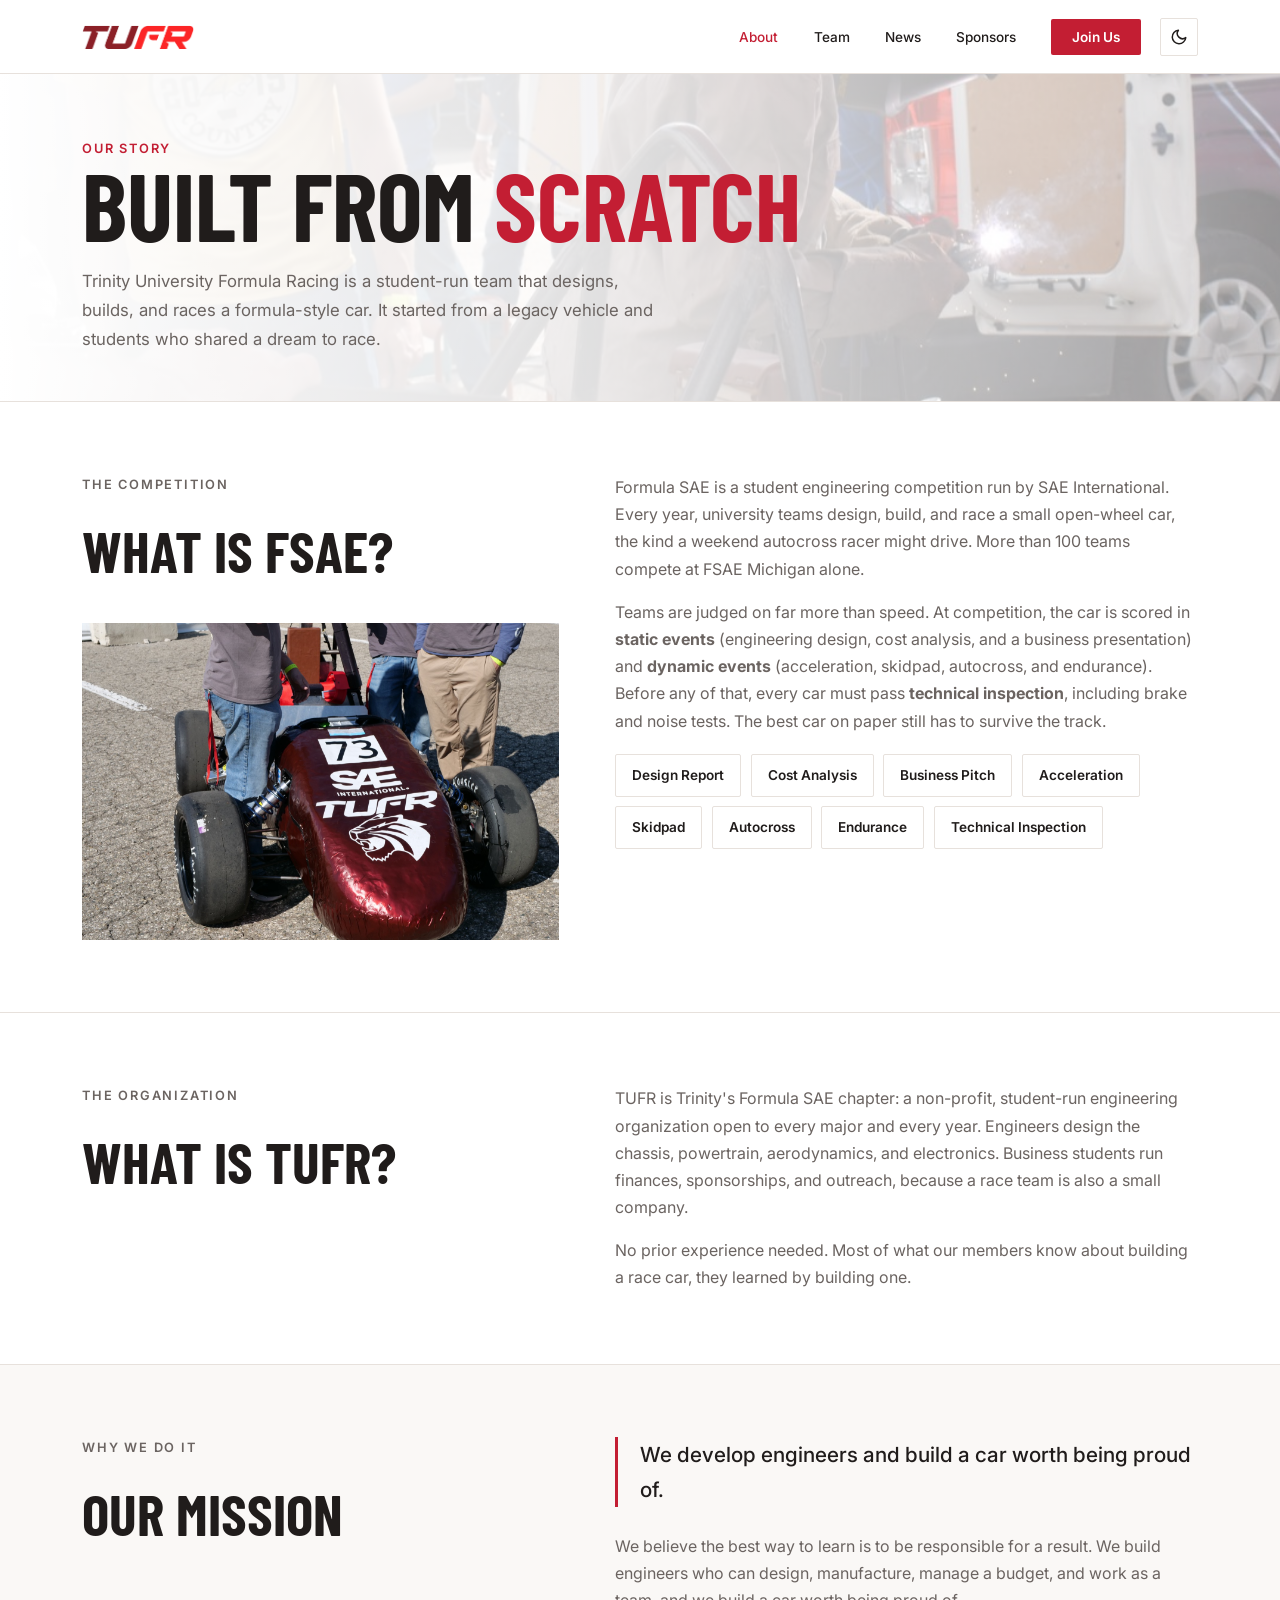
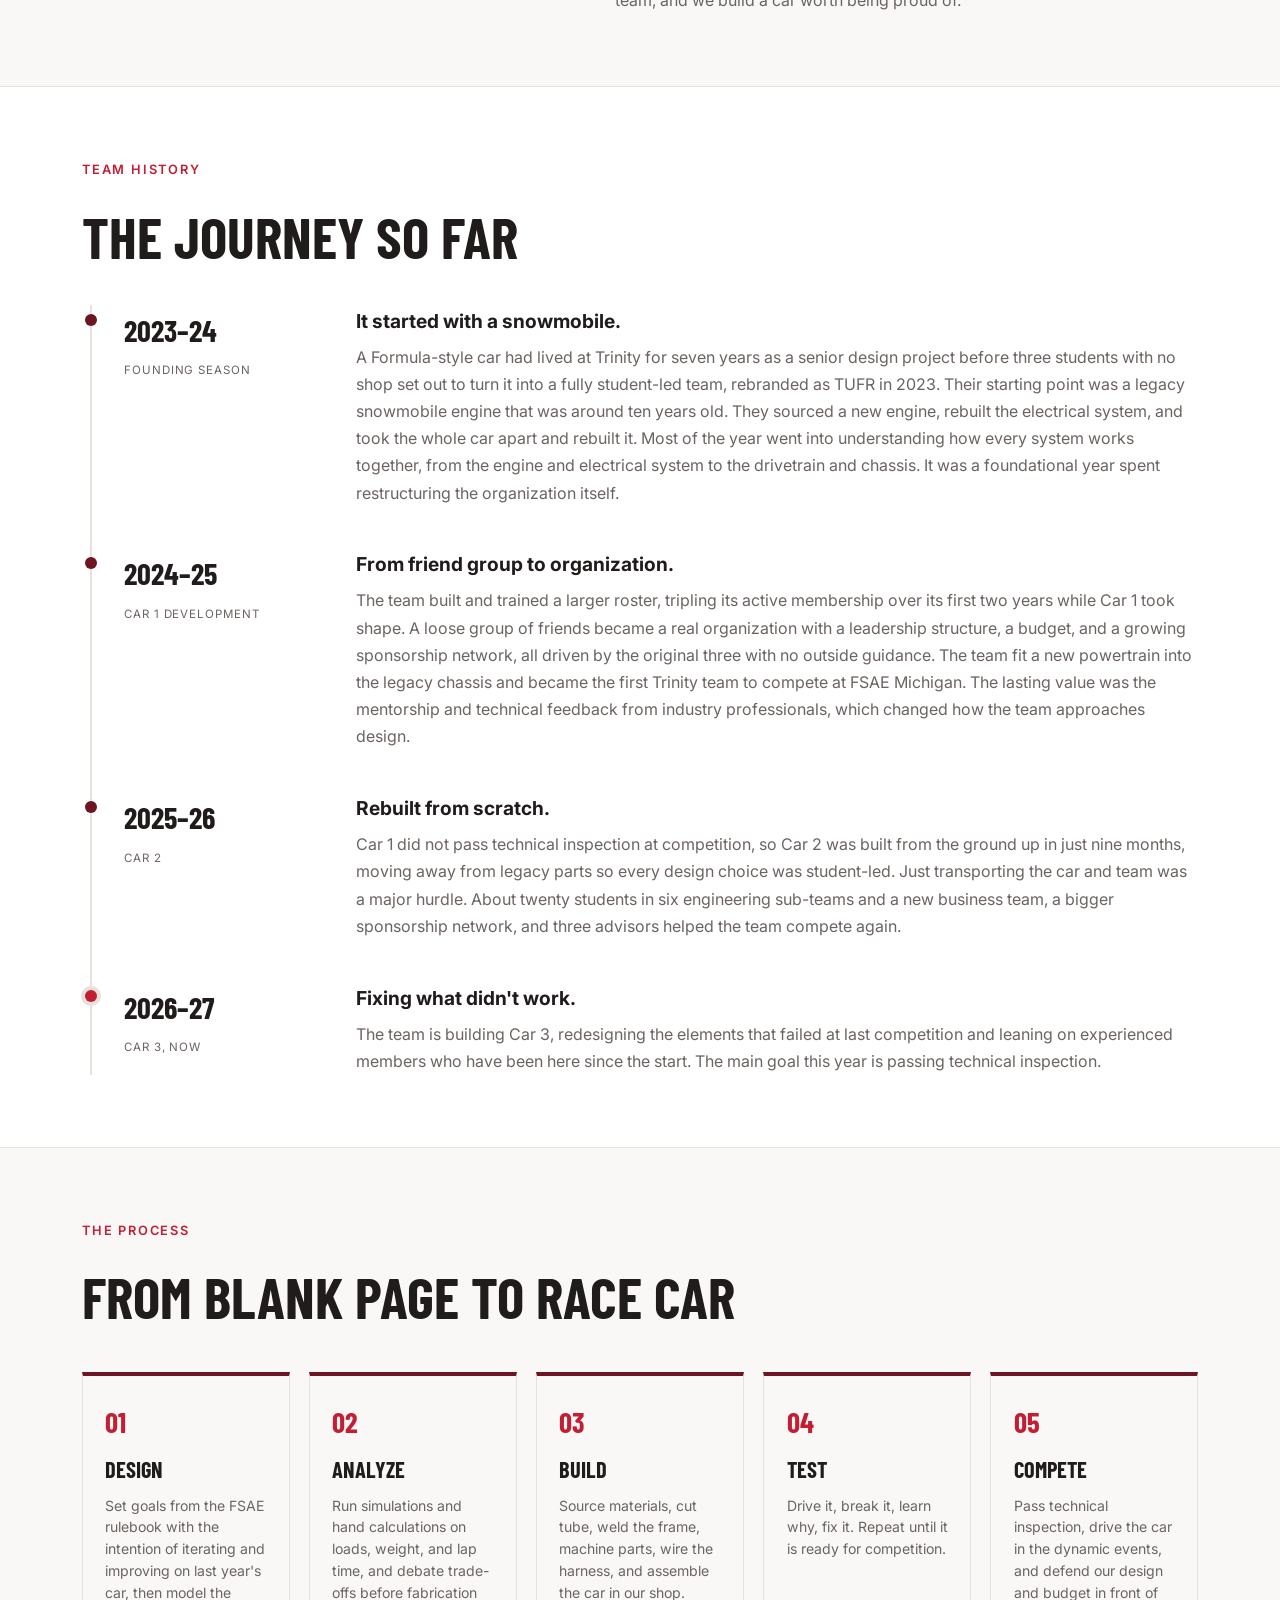
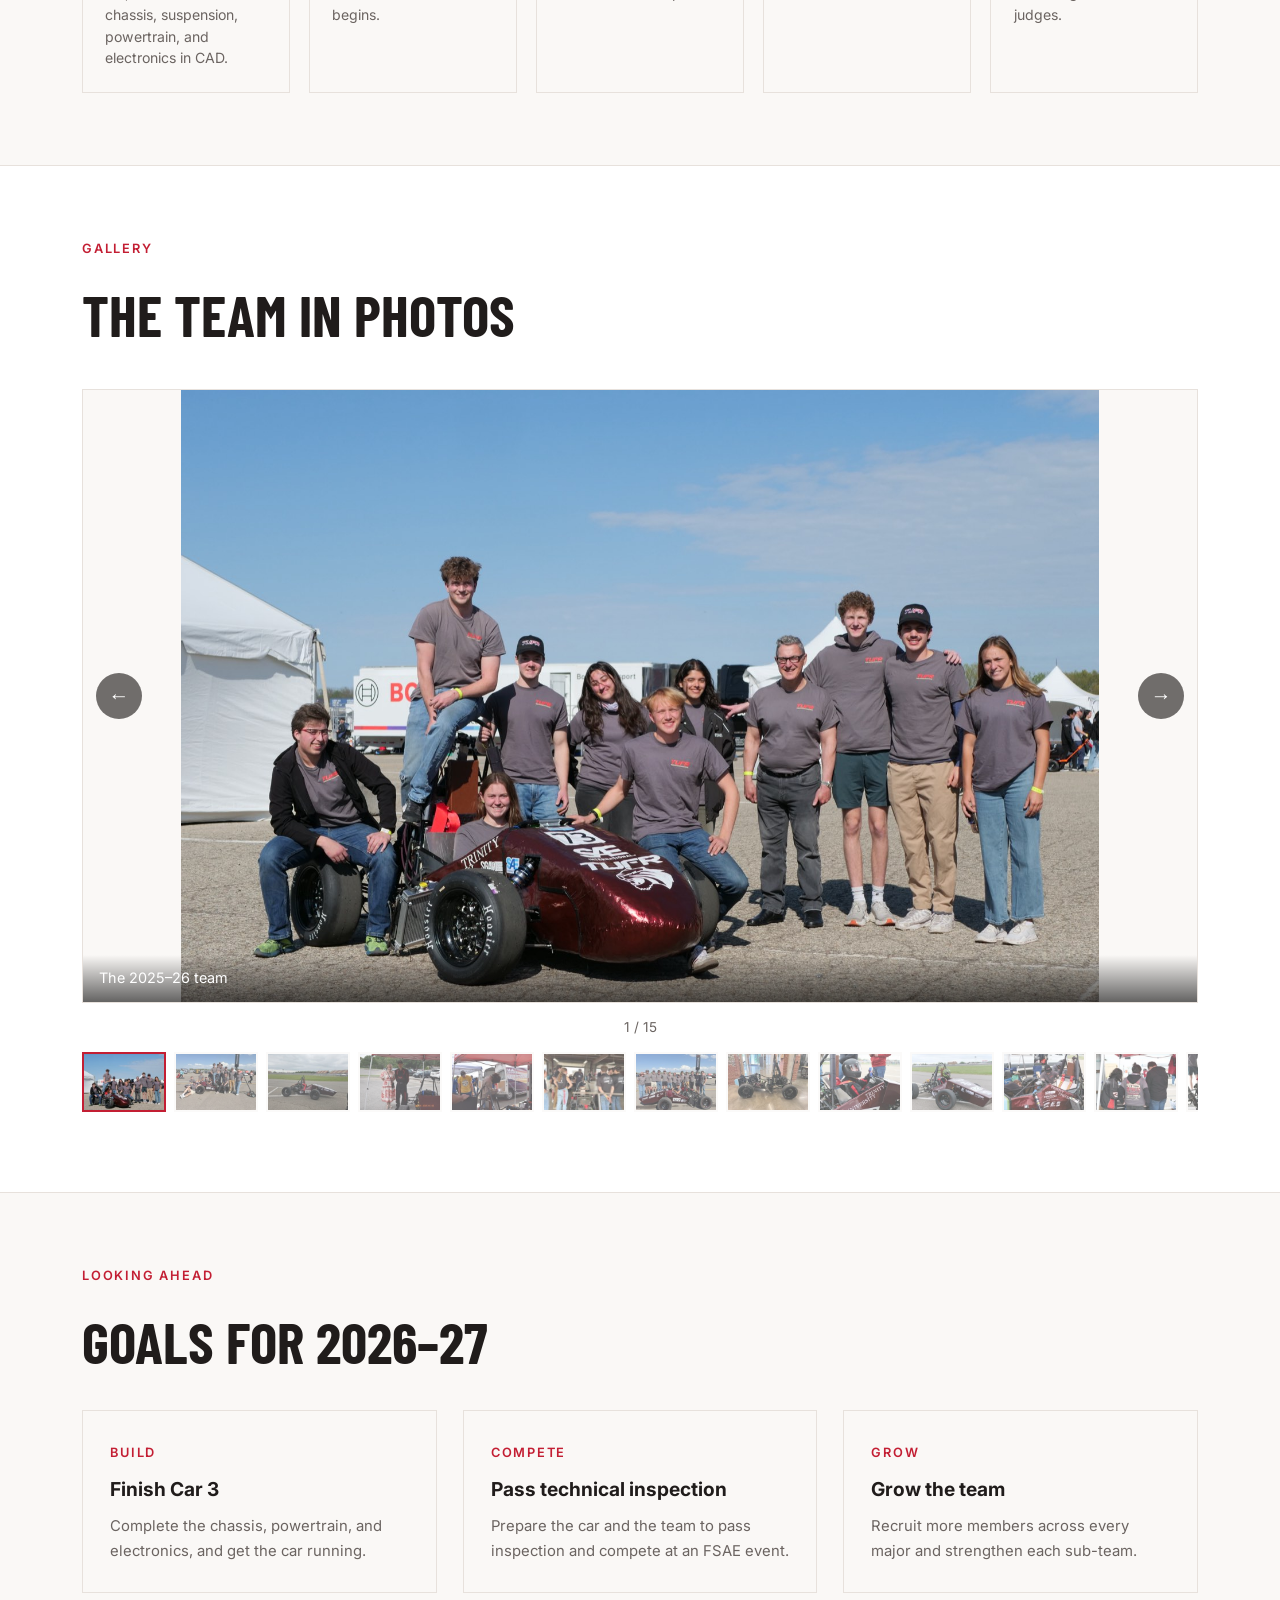
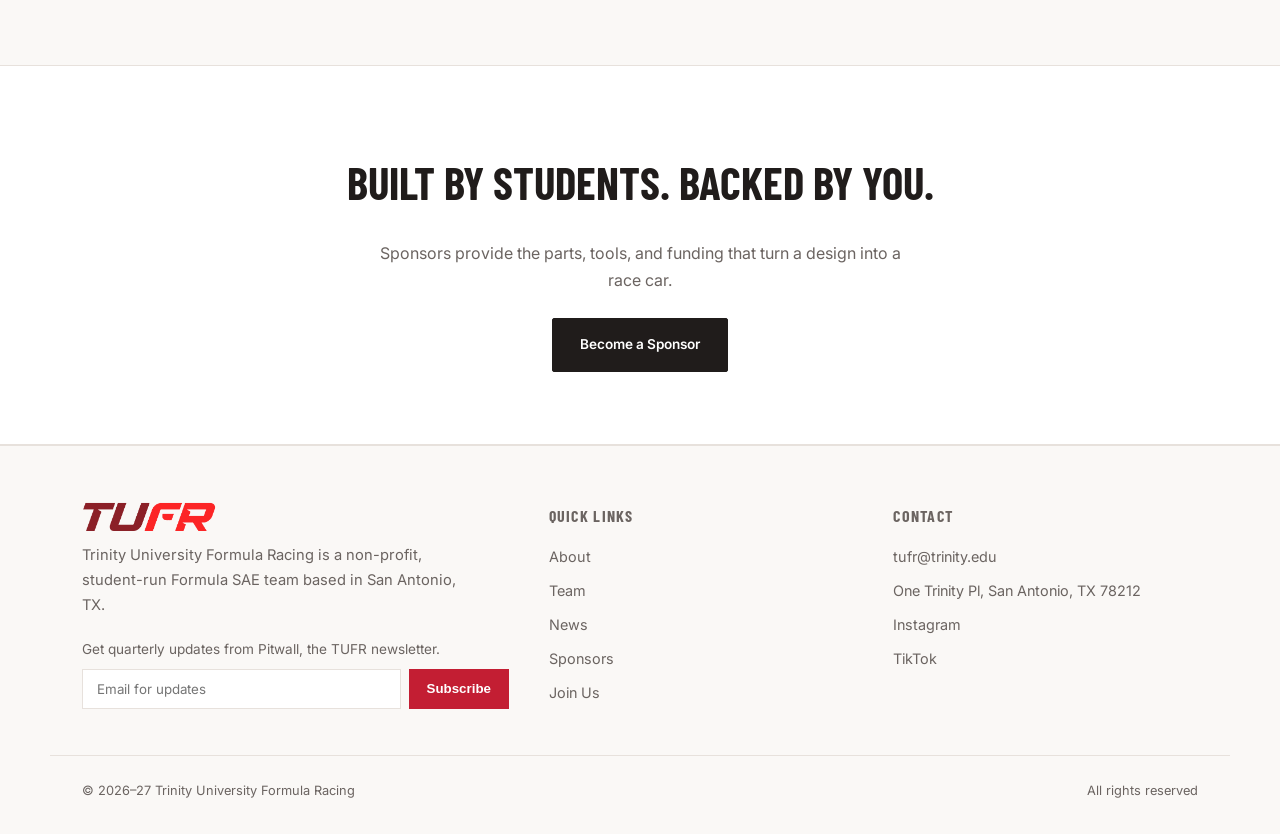
==== commit 8b201c8b: "Newsletter: wire Pitwall signup form to Buttondown in every footer Posts to Buttondown's embed-subsc" ====
--- a/about.html
+++ b/about.html
@@ -161,6 +161,8 @@
     <div>
       <div class="footer-logo"><img src="photos/tufr-logo-mark.png" alt="TUFR"></div>
       <p style="color:var(--grey);max-width:24rem;font-size:.92rem">Trinity University Formula Racing is a non-profit, student-run Formula SAE team based in San Antonio, TX.</p>
+      <p style="color:var(--grey);font-size:.85rem;margin-top:1.2rem">Get quarterly updates from Pitwall, the TUFR newsletter.</p>
+      <form class="mail mail-inline"><input type="email" name="email" placeholder="Email for updates" aria-label="Email" required><button type="submit">Subscribe</button></form>
     </div>
     <div><h4>Quick Links</h4><ul>
       <li><a href="about.html">About</a></li><li><a href="team.html">Team</a></li><li><a href="news.html">News</a></li>
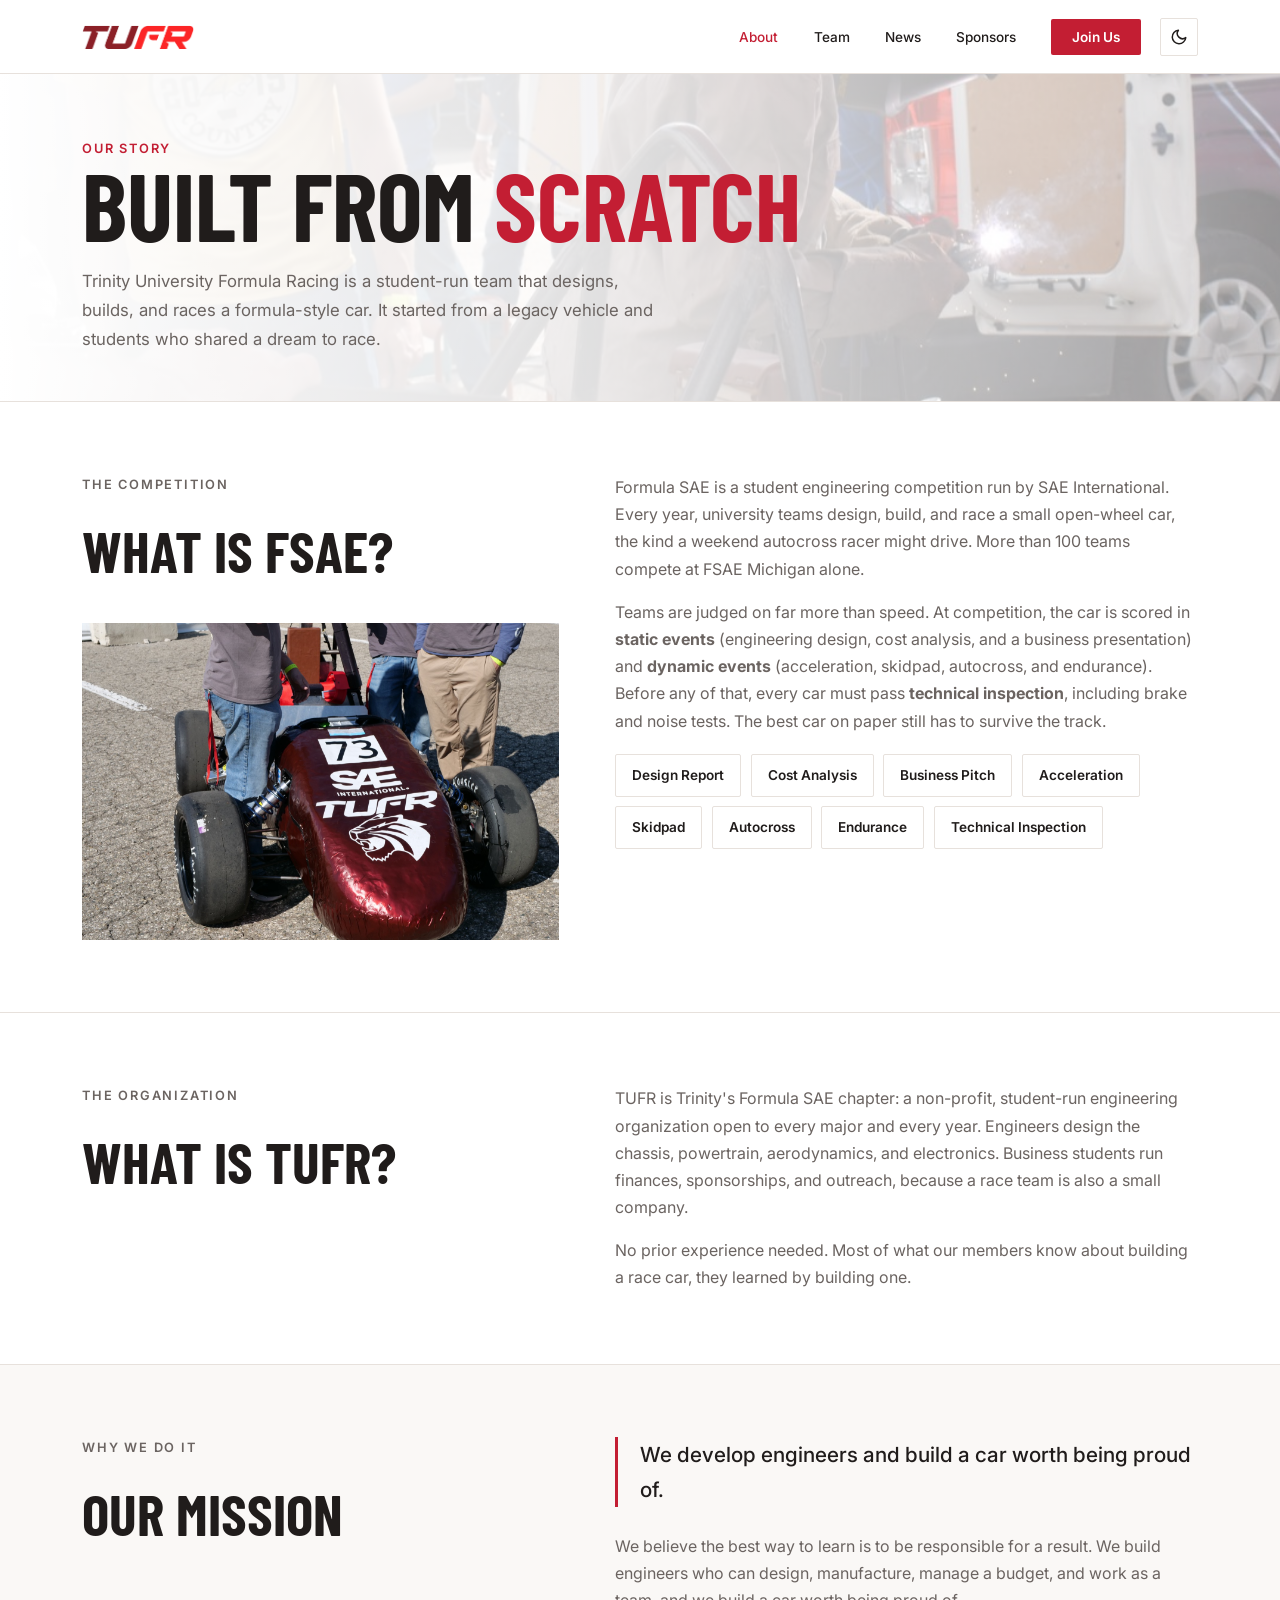
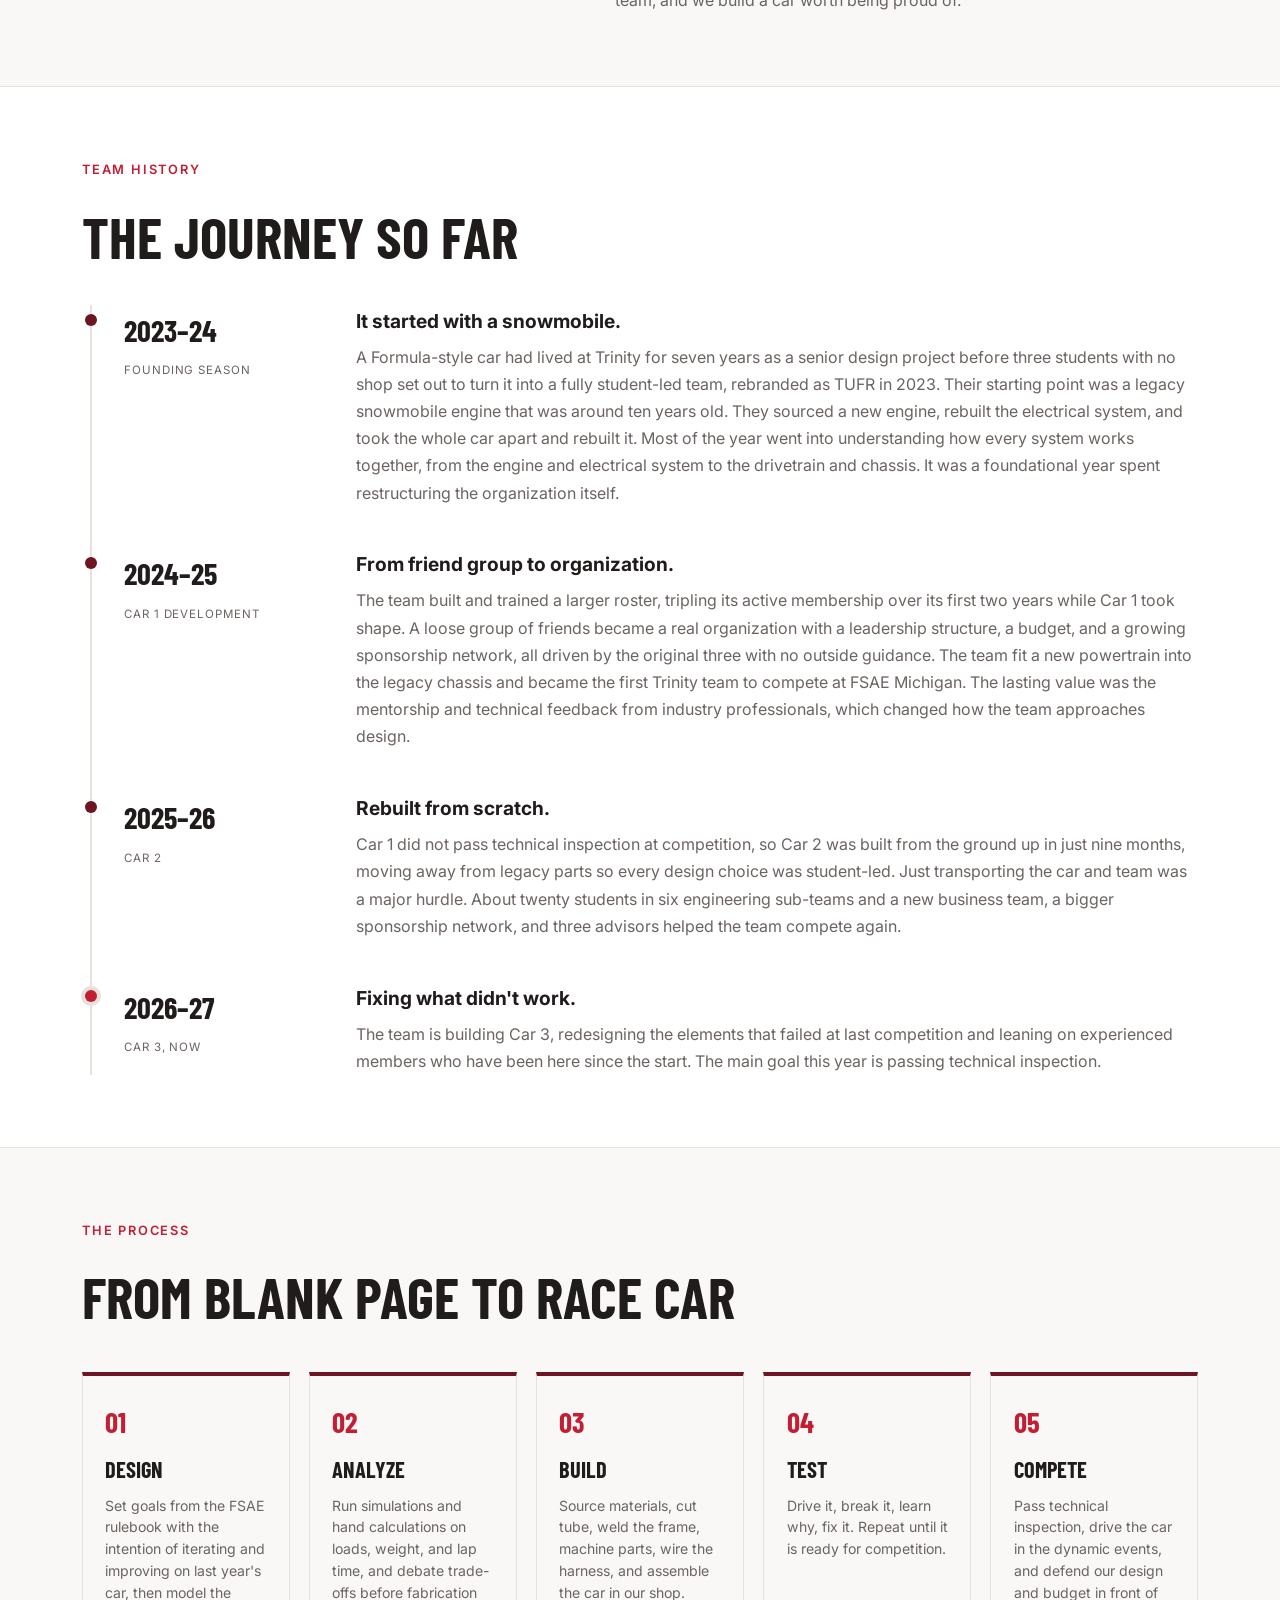
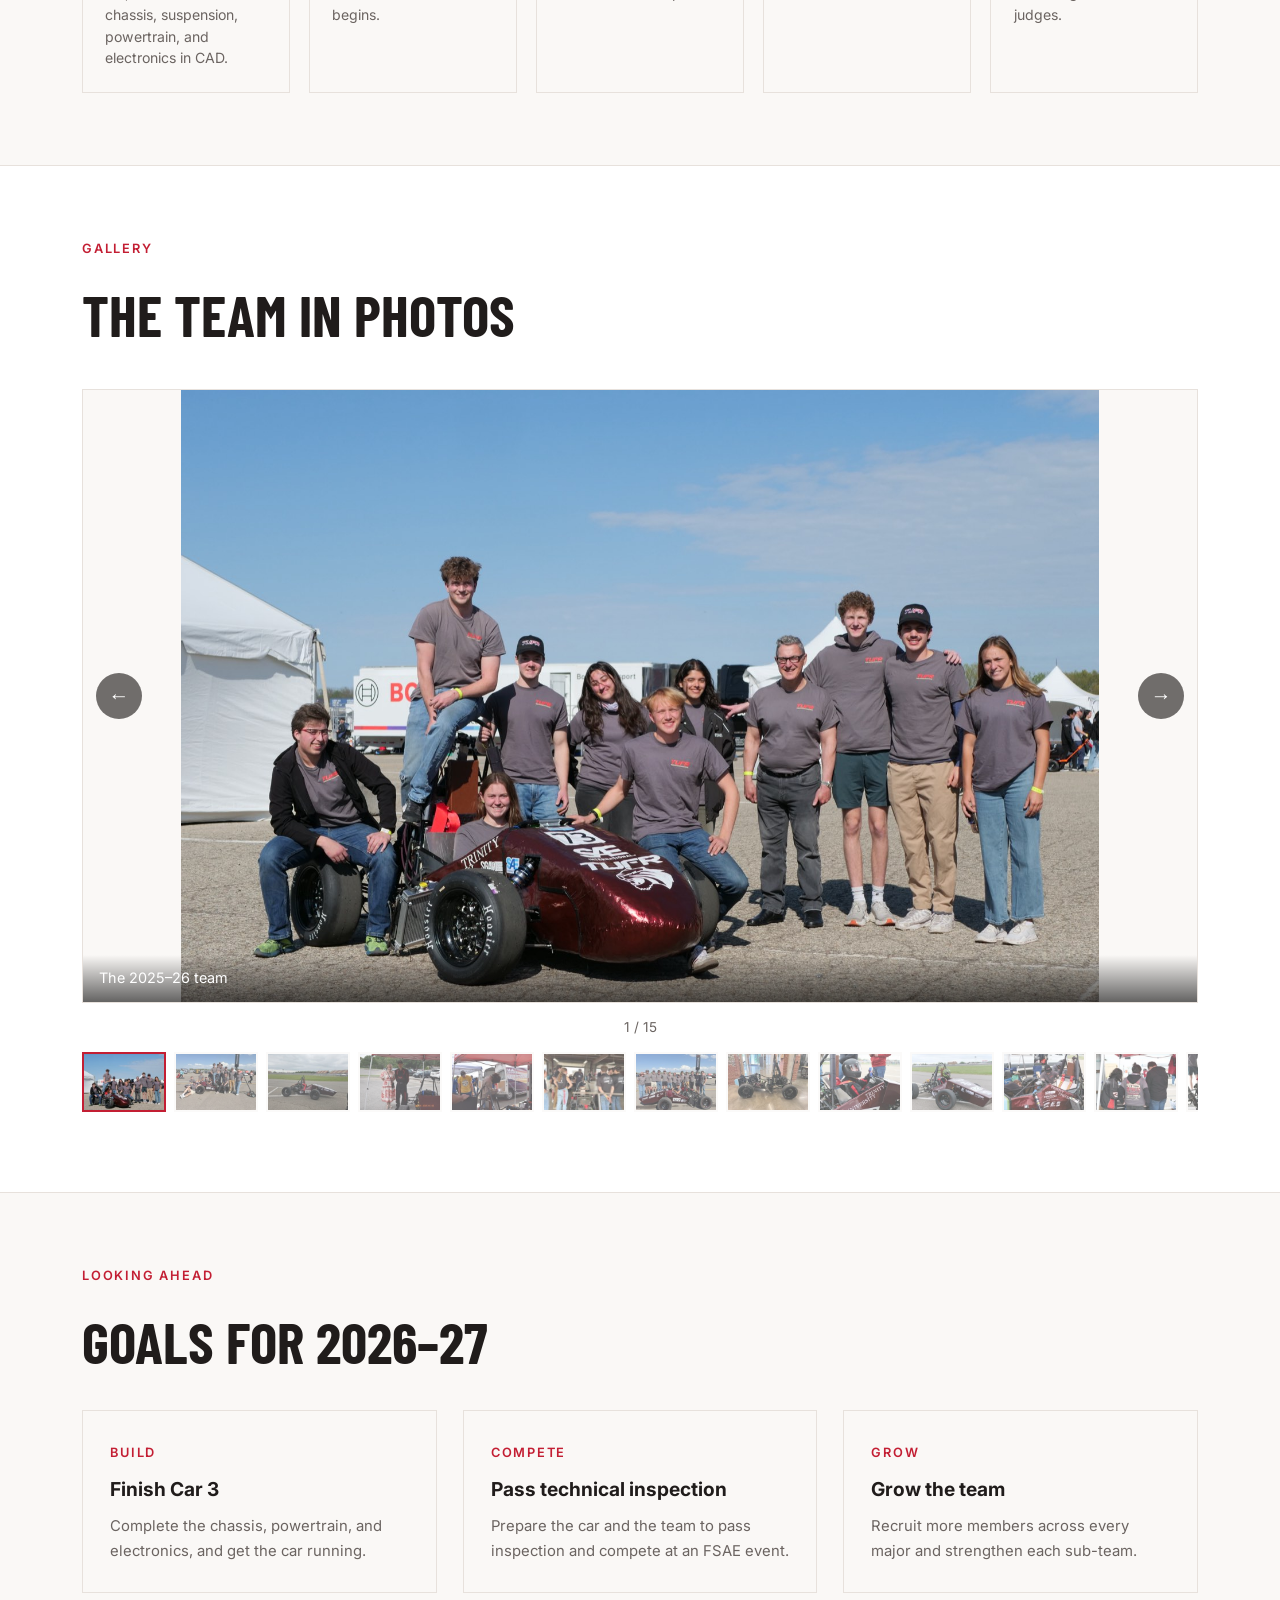
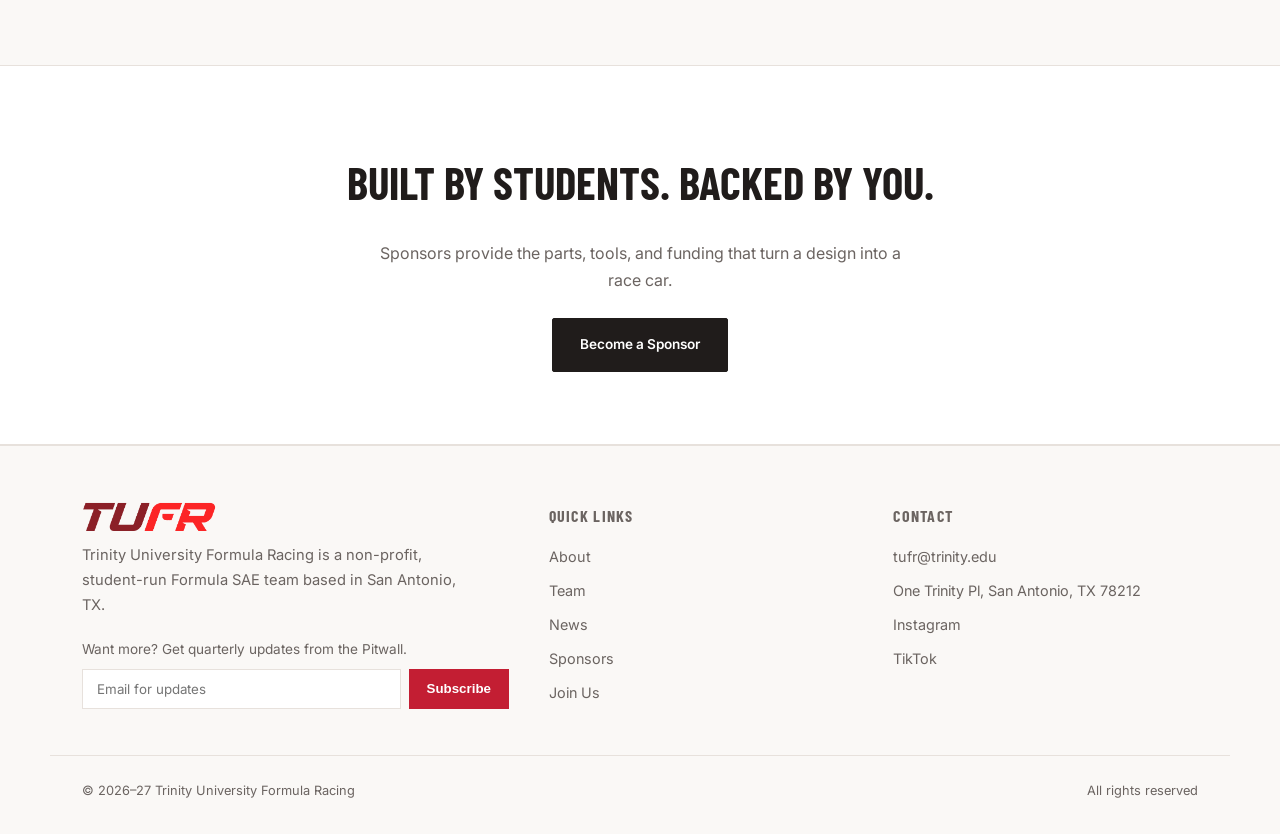
==== commit 8cacd379: "Footer signup line: Want more? Get quarterly updates from the Pitwall. Closes #96  Co-Authored-By: C" ====
--- a/about.html
+++ b/about.html
@@ -161,7 +161,7 @@
     <div>
       <div class="footer-logo"><img src="photos/tufr-logo-mark.png" alt="TUFR"></div>
       <p style="color:var(--grey);max-width:24rem;font-size:.92rem">Trinity University Formula Racing is a non-profit, student-run Formula SAE team based in San Antonio, TX.</p>
-      <p style="color:var(--grey);font-size:.85rem;margin-top:1.2rem">Get quarterly updates from Pitwall, the TUFR newsletter.</p>
+      <p style="color:var(--grey);font-size:.85rem;margin-top:1.2rem">Want more? Get quarterly updates from the Pitwall.</p>
       <form class="mail mail-inline"><input type="email" name="email" placeholder="Email for updates" aria-label="Email" required><button type="submit">Subscribe</button></form>
     </div>
     <div><h4>Quick Links</h4><ul>
--- a/style.css
+++ b/style.css
@@ -124,6 +124,17 @@
 .thumb:hover{opacity:1}
 .thumb.active{opacity:1;border-color:var(--red)}
 .season-photo{display:block;width:100%;margin-top:1.4rem;height:auto;border:1px solid var(--line)}
+
+/* news page signup box */
+.card.signup-card{background:var(--maroon);border-color:var(--maroon);color:#fff}
+.card.signup-card:hover{border-color:var(--maroon)}
+.signup-card .eyebrow{color:#F3C9CF}
+.signup-card h3{color:#fff}
+.signup-card p.muted,.signup-card .muted{color:#F0D8DB}
+.signup-card input{border:1px solid transparent;background:#fff;color:#201C1B;padding:.75rem 1rem;font-family:inherit}
+.signup-card input::placeholder{color:#7A6E6B}
+.signup-card button{background:#fff;color:var(--maroon);border:none;padding:.8rem 1rem;font-weight:700;cursor:pointer;font-family:inherit;transition:background .15s}
+.signup-card button:hover{background:#F3C9CF}
 
 /* alumni legacy grid */
 .alumni-season{border-top:1px solid var(--line);padding:2rem 0;display:grid;grid-template-columns:200px 1fr;gap:2rem}
